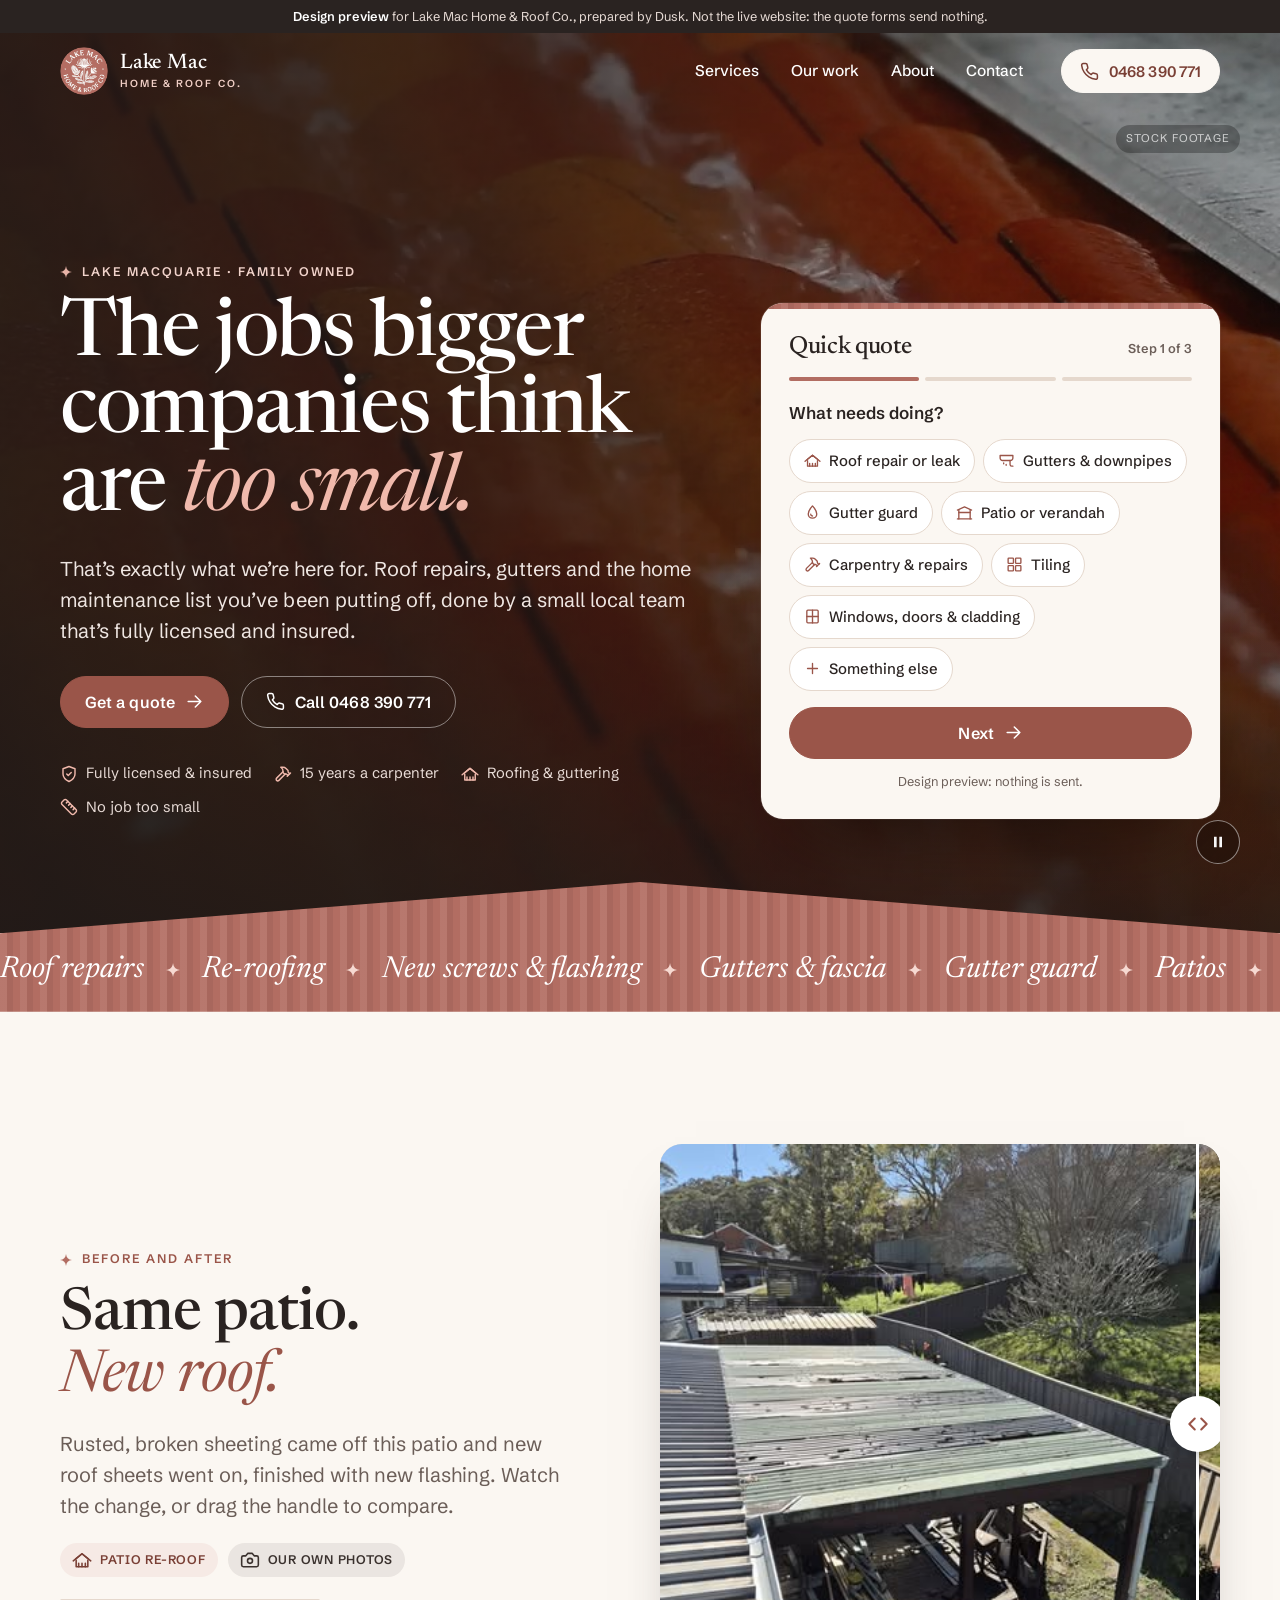
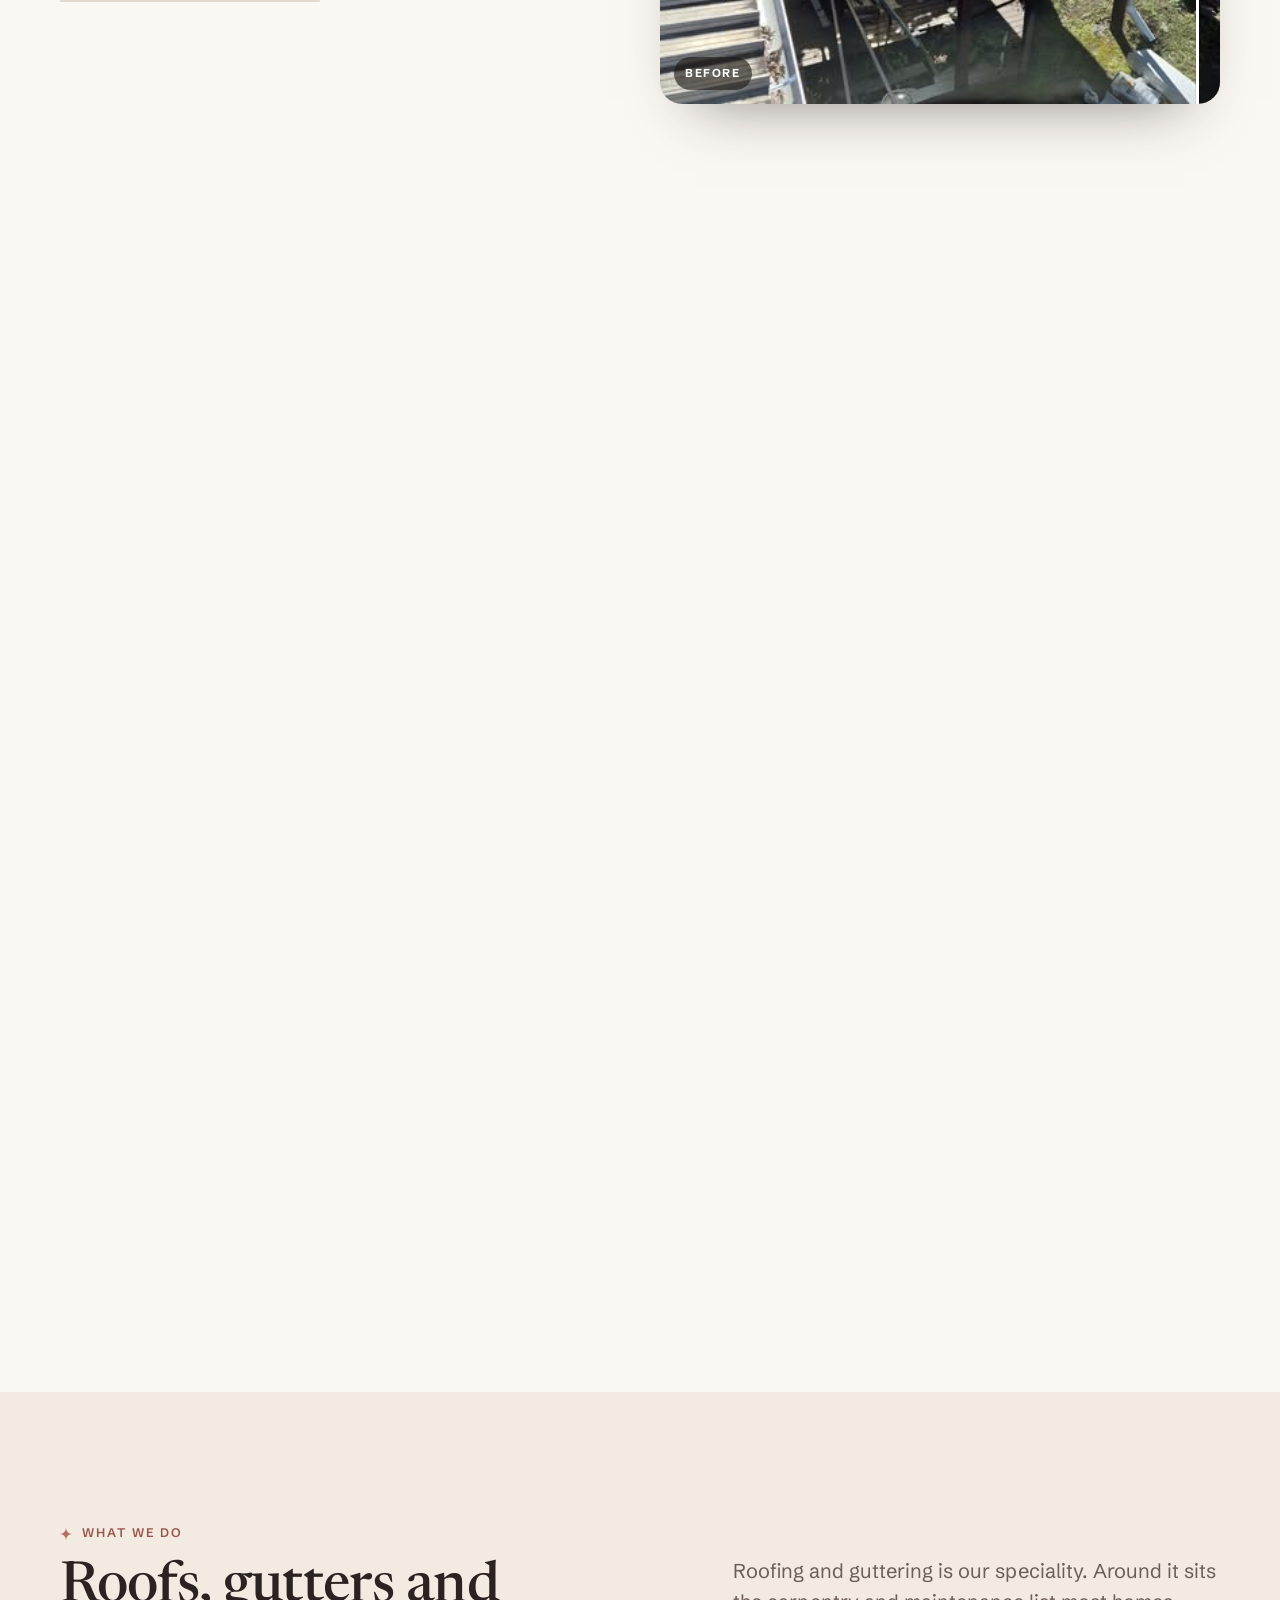
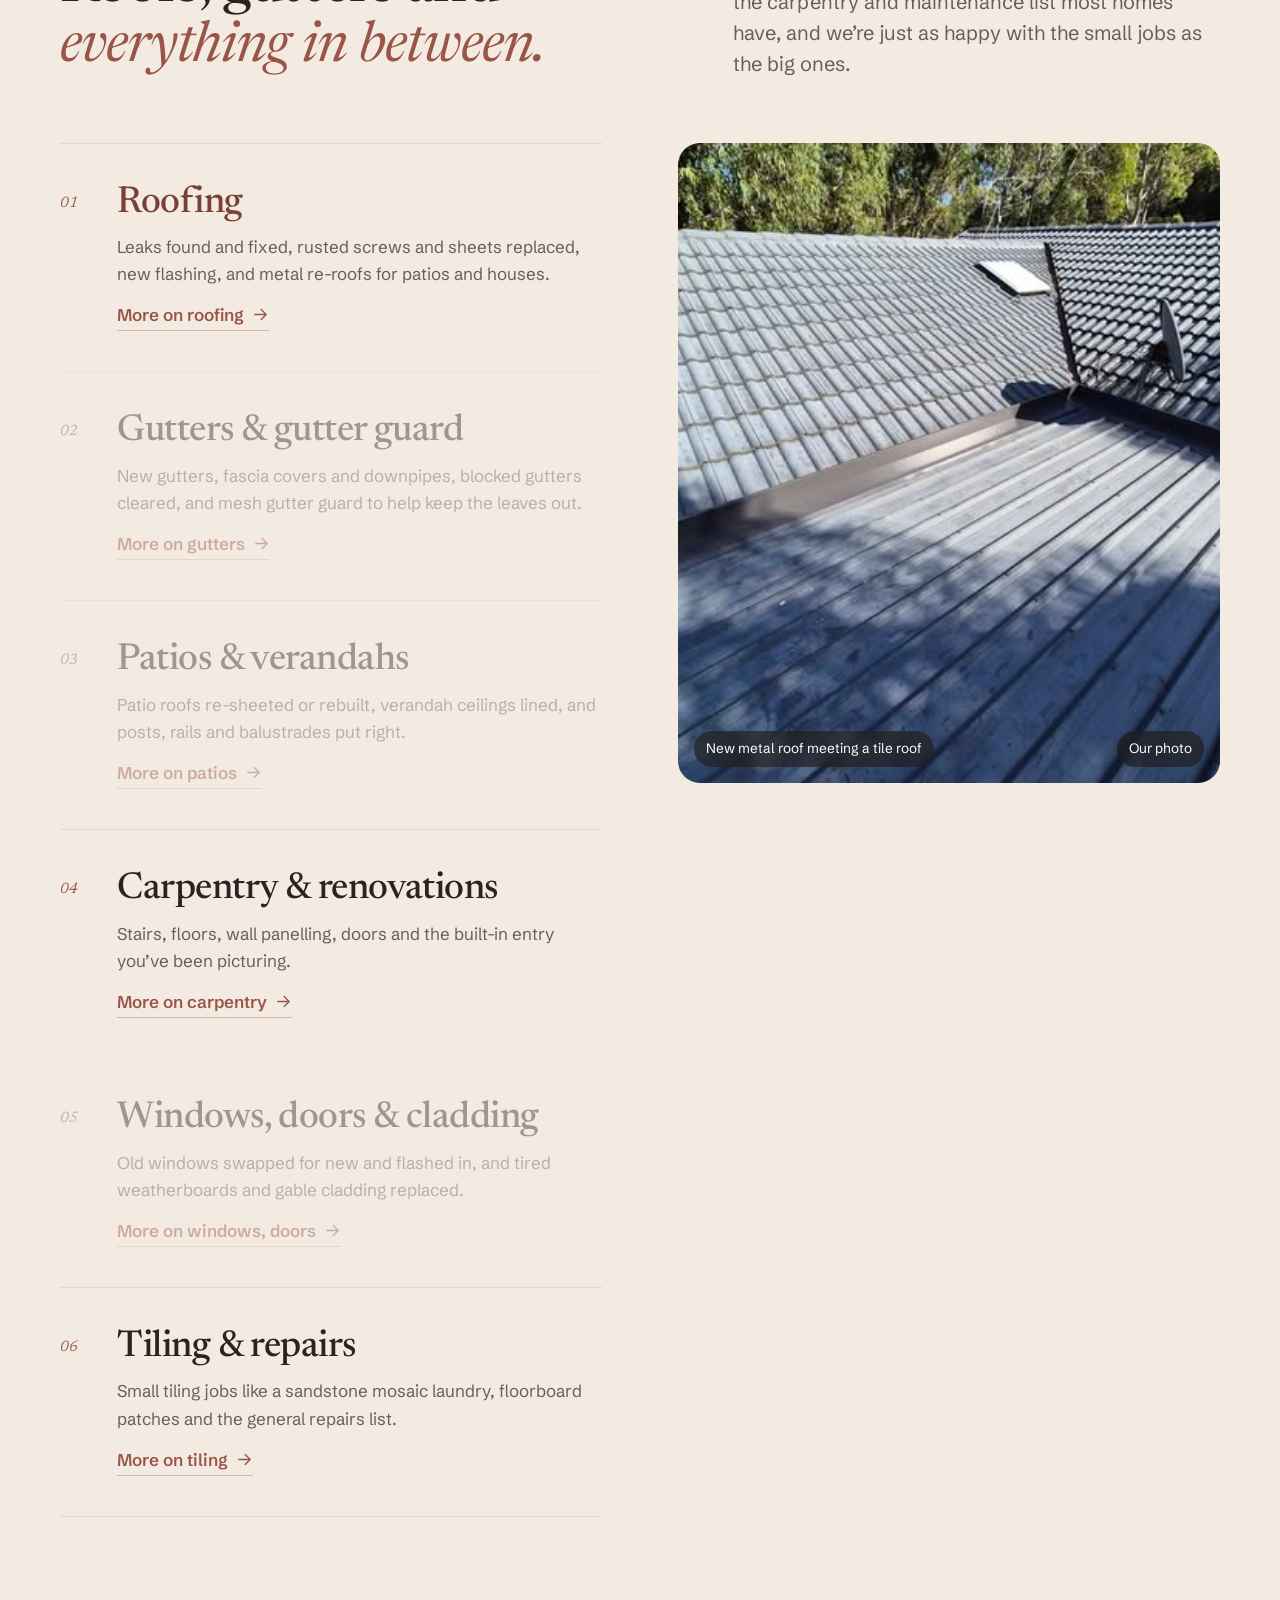
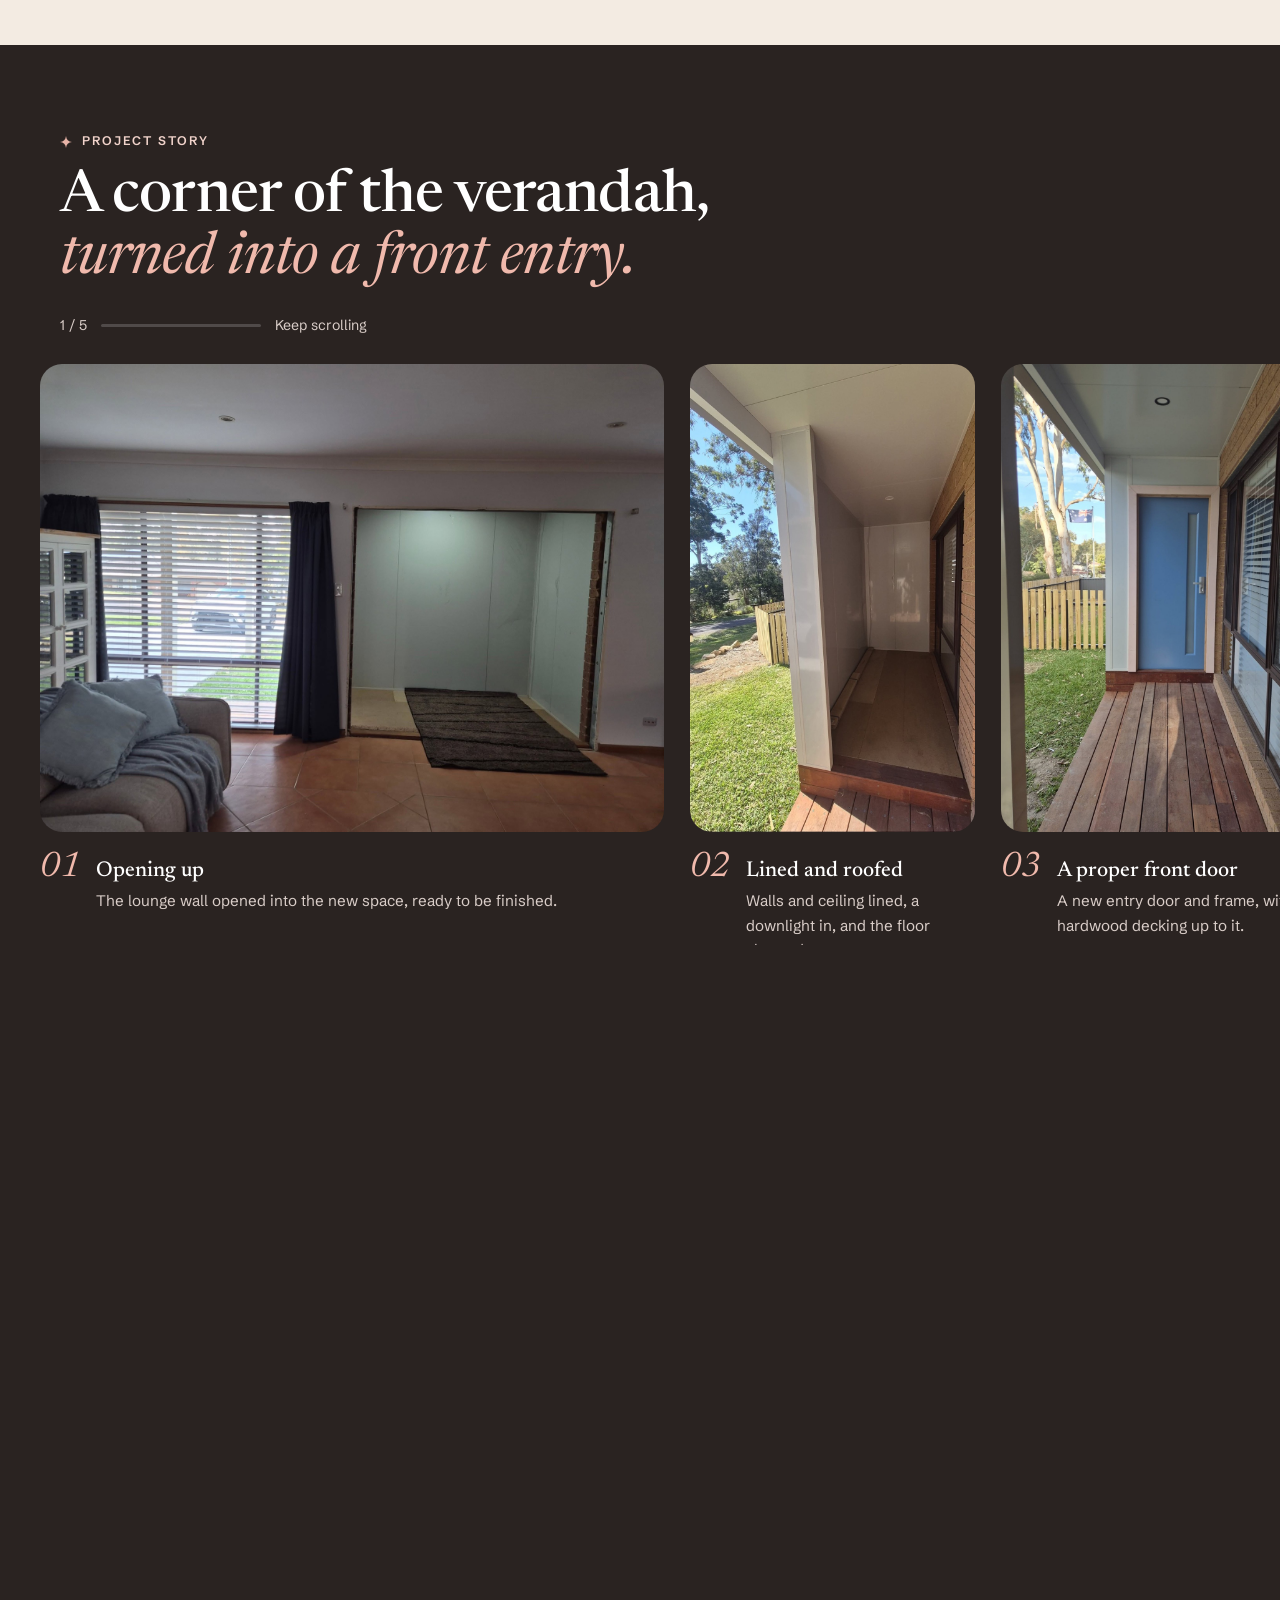
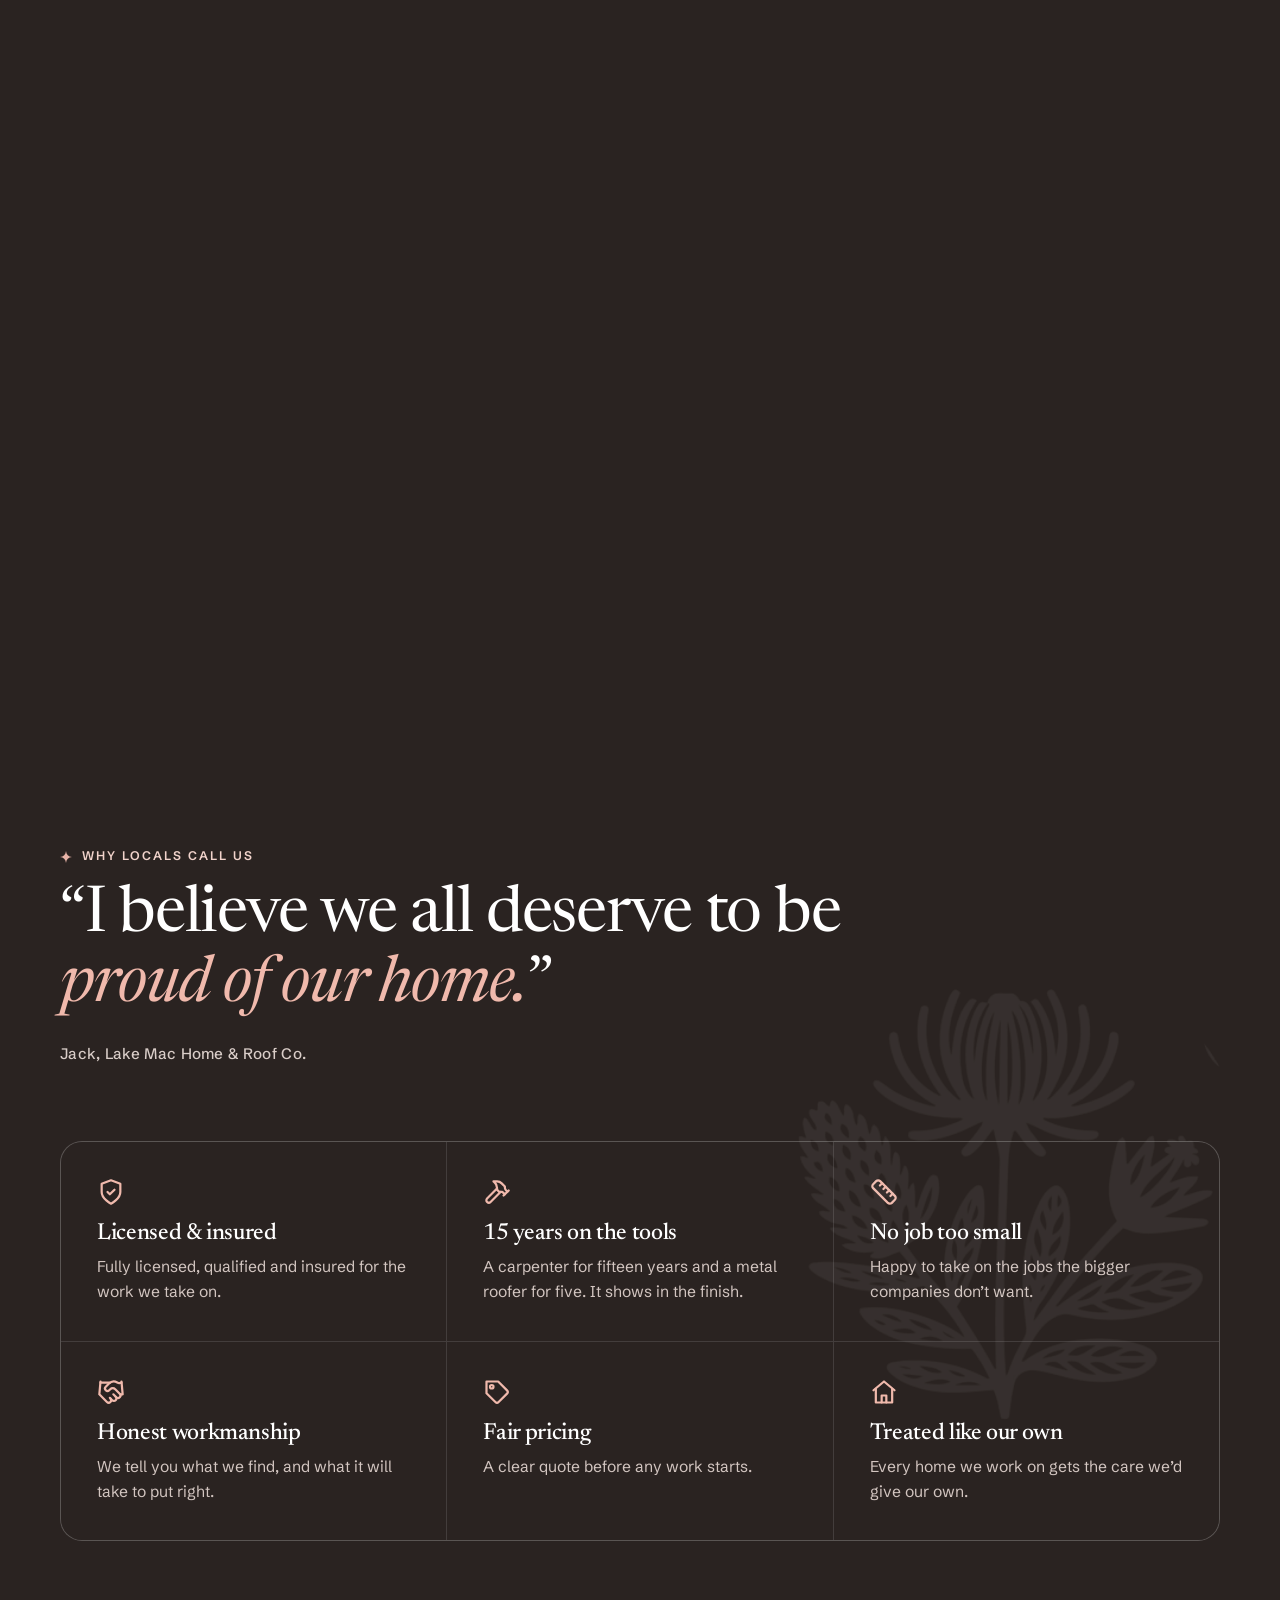
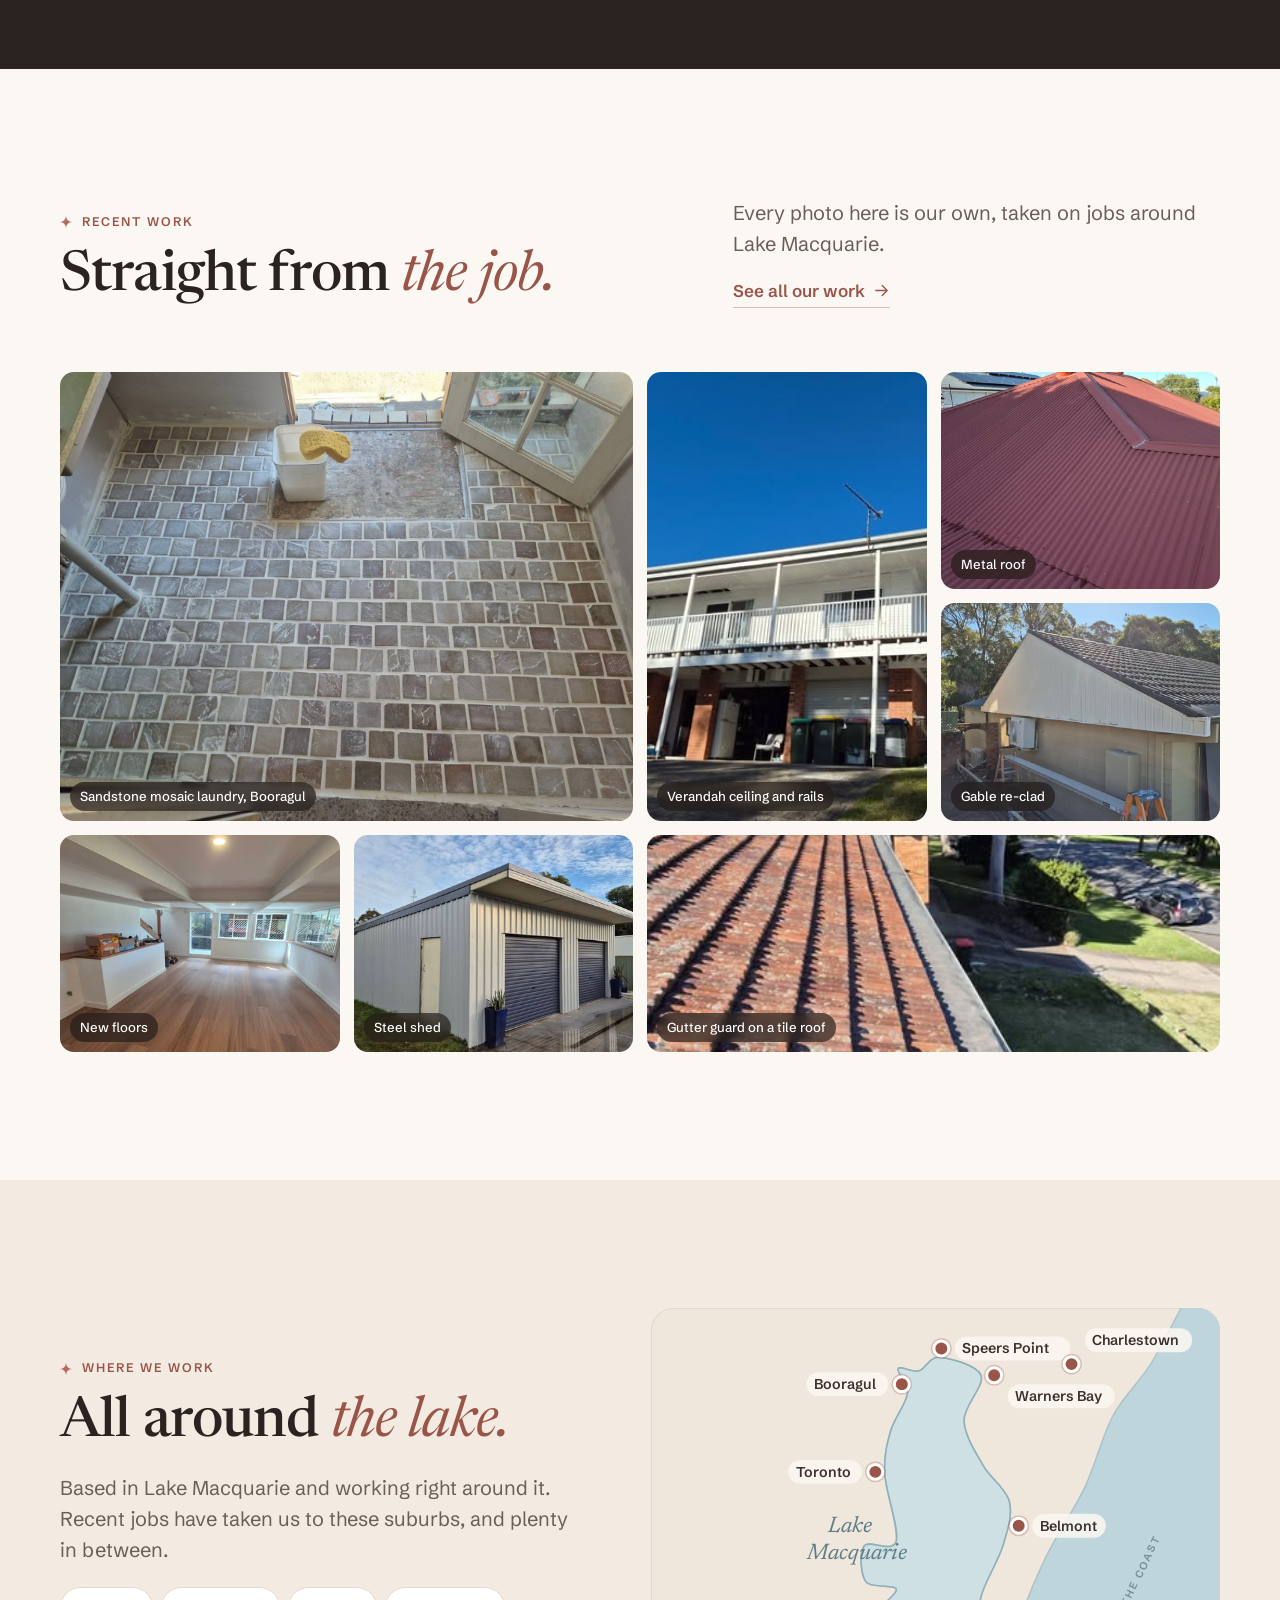
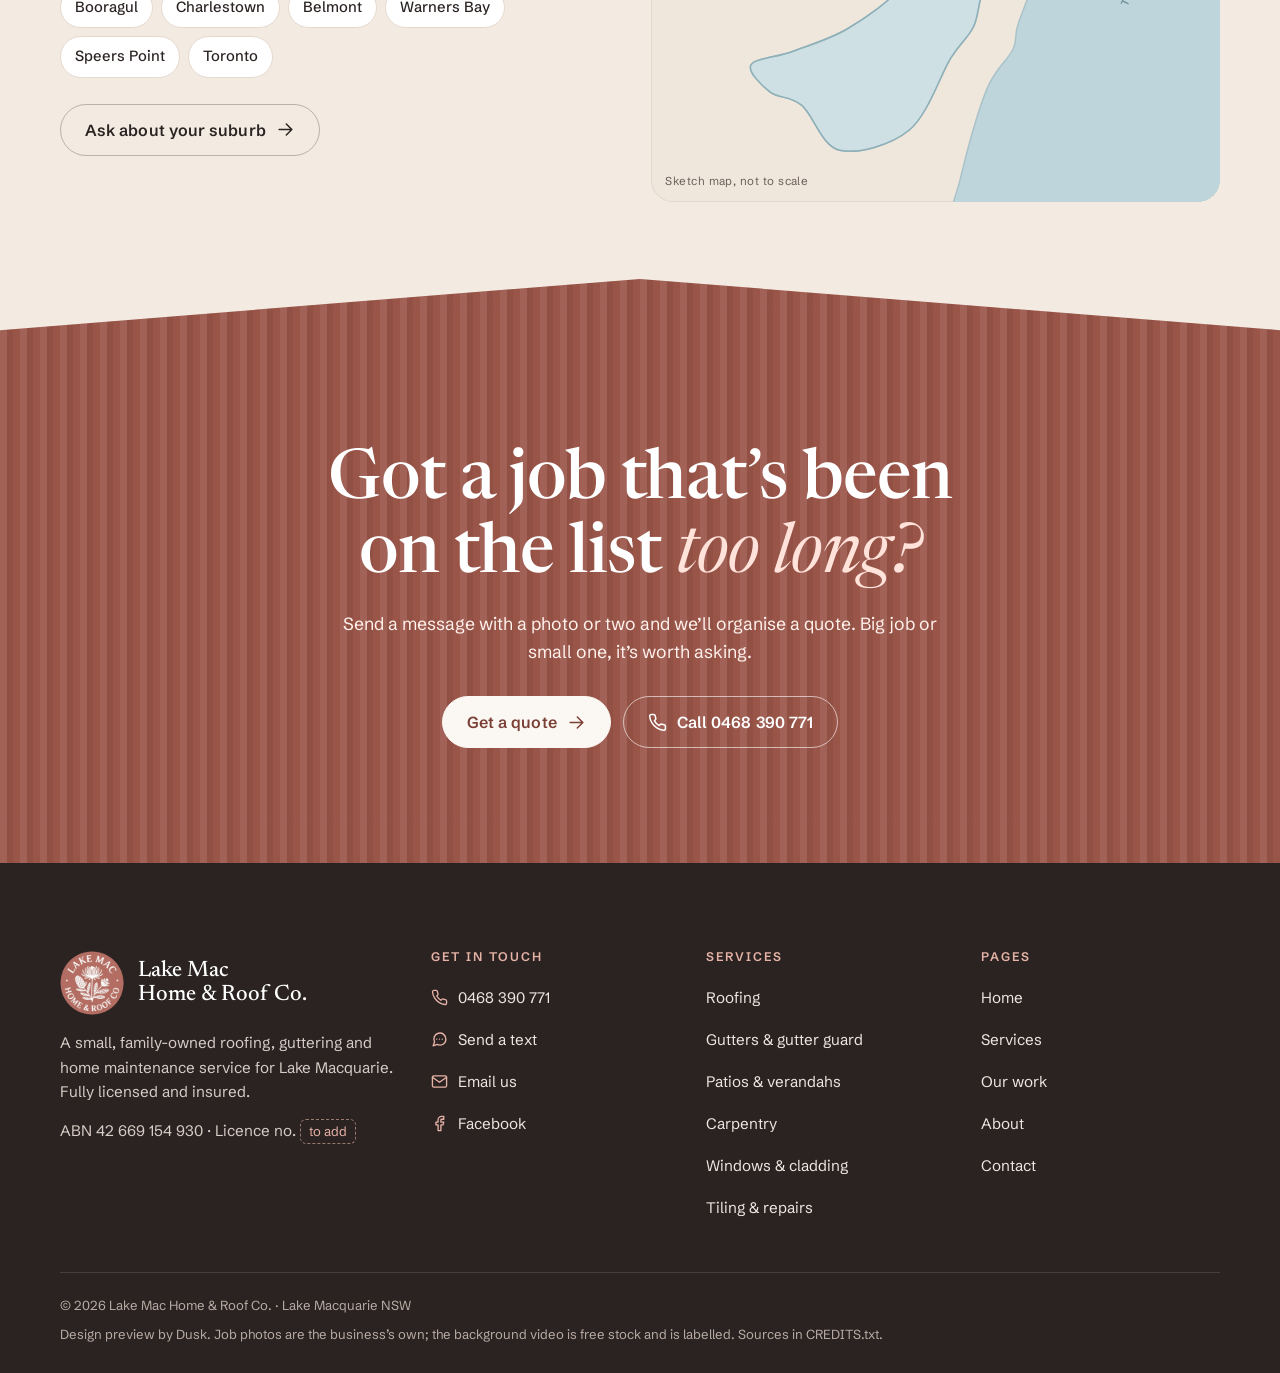
==== index.html @ 66fbffc2 "Lake Mac Home & Roof Co. design preview by Dusk Five pages (home, services, work, about, contact), l" ====
<!doctype html>
<html lang="en-AU">
<head>
<meta charset="utf-8">
<meta name="viewport" content="width=device-width, initial-scale=1, viewport-fit=cover">
<title>Lake Mac Home &amp; Roof Co. | Roofing, gutters and handyman, Lake Macquarie</title>
<meta name="description" content="Small, family-owned roofing, guttering and home maintenance service across Lake Macquarie. Fully licensed and insured. Call 0468 390 771.">
<meta name="robots" content="noindex, nofollow">
<meta name="theme-color" content="#B26D62">
<meta name="format-detection" content="telephone=no">
<link rel="icon" href="assets/brand/favicon-64.png" sizes="64x64" type="image/png">
<link rel="apple-touch-icon" href="assets/brand/apple-touch-icon.png">
<link rel="preconnect" href="https://fonts.googleapis.com">
<link rel="preconnect" href="https://fonts.gstatic.com" crossorigin>
<link href="https://fonts.googleapis.com/css2?family=Newsreader:ital,opsz,wght@0,6..72,400..600;1,6..72,400..500&amp;family=Schibsted+Grotesk:wght@400;500;600;700&amp;display=swap" rel="stylesheet">
<link rel="stylesheet" href="assets/css/site.css?v=1">
<link rel="preload" as="image" href="assets/video/roof-rain.jpg">
<script>
(function(){var r=document.documentElement;r.classList.add('js');
try{if(!matchMedia('(prefers-reduced-motion: reduce)').matches)r.classList.add('motion')}catch(e){}
// the intro plays when the site is opened or refreshed, not when moving between pages (?intro=0 skips it)
var nav=null,bf=false;try{nav=sessionStorage.getItem('lmh-nav');sessionStorage.removeItem('lmh-nav')}catch(e){}
try{var en=performance.getEntriesByType('navigation')[0];bf=!!(en&&en.type==='back_forward')}catch(e){}
if(r.classList.contains('motion')&&!nav&&!bf&&!/[?&]intro=0/.test(location.search))r.classList.add('intro-on');
setTimeout(function(){if(!window.__lmh){r.classList.remove('motion');r.classList.remove('intro-on')}},4500);
// if a newer version has been published than the copy this browser kept, load the new one once
try{var B='1';fetch('version.txt?'+Date.now(),{cache:'no-store'}).then(function(x){return x.ok?x.text():''}).then(function(t){t=(t||'').trim();
if(/^\d+$/.test(t)&&t!==B&&!new RegExp('[?&]r='+t+'(&|$)').test(location.search)){location.replace(location.pathname+'?r='+t+location.hash)}}).catch(function(){})}catch(e){}
})();
</script>
<script src="assets/js/site.js?v=1" defer></script>
</head>
<body class="page-home">
<a class="skip" href="#main">Skip to content</a>
<svg class="sr" aria-hidden="true" focusable="false" width="0" height="0"><defs>
<symbol id="i-spark" viewBox="0 0 24 24"><path d="M12 0C12.8 7.2 16.8 11.2 24 12 16.8 12.8 12.8 16.8 12 24 11.2 16.8 7.2 12.8 0 12 7.2 11.2 11.2 7.2 12 0Z"/></symbol>
<symbol id="i-phone" viewBox="0 0 24 24"><path d="M22 16.92v3a2 2 0 0 1-2.18 2 19.79 19.79 0 0 1-8.63-3.07 19.5 19.5 0 0 1-6-6 19.79 19.79 0 0 1-3.07-8.67A2 2 0 0 1 4.11 2h3a2 2 0 0 1 2 1.72 12.84 12.84 0 0 0 .7 2.81 2 2 0 0 1-.45 2.11L8.09 9.91a16 16 0 0 0 6 6l1.27-1.27a2 2 0 0 1 2.11-.45 12.84 12.84 0 0 0 2.81.7A2 2 0 0 1 22 16.92z"/></symbol>
<symbol id="i-sms" viewBox="0 0 24 24"><path d="M21 11.5a8.4 8.4 0 0 1-12.2 7.5L3 21l2-5.6A8.5 8.5 0 1 1 21 11.5z"/><path d="M8 11.5h.01M12 11.5h.01M16 11.5h.01"/></symbol>
<symbol id="i-mail" viewBox="0 0 24 24"><path d="M4 4h16a2 2 0 0 1 2 2v12a2 2 0 0 1-2 2H4a2 2 0 0 1-2-2V6a2 2 0 0 1 2-2z"/><path d="M22 6l-10 7L2 6"/></symbol>
<symbol id="i-pin" viewBox="0 0 24 24"><path d="M21 10c0 7-9 13-9 13s-9-6-9-13a9 9 0 0 1 18 0z"/><circle cx="12" cy="10" r="3"/></symbol>
<symbol id="i-fb" viewBox="0 0 24 24"><path d="M18 2h-3a5 5 0 0 0-5 5v3H7v4h3v8h4v-8h3l1-4h-4V7a1 1 0 0 1 1-1h3z"/></symbol>
<symbol id="i-go" viewBox="0 0 24 24"><path d="M4 12h16M13 5l7 7-7 7"/></symbol>
<symbol id="i-back" viewBox="0 0 24 24"><path d="M20 12H4M11 5l-7 7 7 7"/></symbol>
<symbol id="i-check" viewBox="0 0 24 24"><path d="M20 6L9 17l-5-5"/></symbol>
<symbol id="i-x" viewBox="0 0 24 24"><path d="M18 6L6 18M6 6l12 12"/></symbol>
<symbol id="i-menu" viewBox="0 0 24 24"><path d="M4 7h16M4 12h16M4 17h10"/></symbol>
<symbol id="i-left" viewBox="0 0 24 24"><path d="M15 18l-6-6 6-6"/></symbol>
<symbol id="i-right" viewBox="0 0 24 24"><path d="M9 18l6-6-6-6"/></symbol>
<symbol id="i-play" viewBox="0 0 24 24"><path d="M7 4l13 8-13 8z"/></symbol>
<symbol id="i-pause" viewBox="0 0 24 24"><path d="M6 4h4v16H6zM14 4h4v16h-4z"/></symbol>
<symbol id="i-plus" viewBox="0 0 24 24"><path d="M12 5v14M5 12h14"/></symbol>
<symbol id="i-grip" viewBox="0 0 24 24"><path d="M9 7l-5 5 5 5M15 7l5 5-5 5"/></symbol>
<symbol id="i-shield" viewBox="0 0 24 24"><path d="M12 22s8-4 8-10V5l-8-3-8 3v7c0 6 8 10 8 10z"/><path d="M9 12l2 2 4-4"/></symbol>
<symbol id="i-home" viewBox="0 0 24 24"><path d="M3 10.5L12 3l9 7.5"/><path d="M5 9.2V21h14V9.2"/><path d="M10 21v-6h4v6"/></symbol>
<symbol id="i-roof" viewBox="0 0 24 24"><path d="M1.5 13L12 4.5 22.5 13"/><path d="M4.5 10.6L12 4.5l7.5 6.1"/><path d="M5 12.2V20h14v-7.8"/><path d="M8 20v-4M12 20v-4M16 20v-4"/></symbol>
<symbol id="i-gutter" viewBox="0 0 24 24"><path d="M3 5h18v3.5a3.5 3.5 0 0 1-3.5 3.5h-11A3.5 3.5 0 0 1 3 8.5z"/><path d="M17 12v5.5a2.5 2.5 0 0 0 2.5 2.5H21"/><path d="M8 15.5v1.2M11.5 17.5v1.2"/></symbol>
<symbol id="i-drop" viewBox="0 0 24 24"><path d="M12 2.7S6 9.3 6 14a6 6 0 0 0 12 0c0-4.7-6-11.3-6-11.3z"/><path d="M9.5 14.5a2.5 2.5 0 0 0 2.5 2.5"/></symbol>
<symbol id="i-patio" viewBox="0 0 24 24"><path d="M2 8.5L12 4l10 4.5"/><path d="M4 8v13M20 8v13"/><path d="M2 21h20"/><path d="M4 12h16"/></symbol>
<symbol id="i-hammer" viewBox="0 0 24 24"><path d="M15 12l-8.5 8.5a2.12 2.12 0 0 1-3-3L12 9"/><path d="M17.64 15L22 10.64"/><path d="M20.91 11.7l-1.25-1.25c-.6-.6-.93-1.4-.93-2.25v-.86L16.01 4.6a5.56 5.56 0 0 0-3.94-1.64H9l.92.82A6.18 6.18 0 0 1 12 8.4v1.56l2 2h2.47l2.26 1.91"/></symbol>
<symbol id="i-window" viewBox="0 0 24 24"><rect x="4" y="3" width="16" height="18" rx="1.5"/><path d="M12 3v18M4 12h16"/></symbol>
<symbol id="i-tile" viewBox="0 0 24 24"><rect x="3" y="3" width="7.5" height="7.5" rx="1"/><rect x="13.5" y="3" width="7.5" height="7.5" rx="1"/><rect x="3" y="13.5" width="7.5" height="7.5" rx="1"/><rect x="13.5" y="13.5" width="7.5" height="7.5" rx="1"/></symbol>
<symbol id="i-ruler" viewBox="0 0 24 24"><path d="M21.3 15.3a2.4 2.4 0 0 1 0 3.4l-2.6 2.6a2.4 2.4 0 0 1-3.4 0L2.7 8.7a2.4 2.4 0 0 1 0-3.4l2.6-2.6a2.4 2.4 0 0 1 3.4 0z"/><path d="M14.5 12.5l2-2M11.5 9.5l2-2M8.5 6.5l2-2M17.5 15.5l2-2"/></symbol>
<symbol id="i-hand" viewBox="0 0 24 24"><path d="M11 17l2 2a1 1 0 1 0 3-3"/><path d="M14 14l2.5 2.5a1 1 0 1 0 3-3l-3.88-3.88a3 3 0 0 0-4.24 0l-.88.88a1 1 0 1 1-3-3l2.81-2.81a5.79 5.79 0 0 1 7.06-.87l.47.28a2 2 0 0 0 1.42.25L21 4"/><path d="M21 3l1 11h-2"/><path d="M3 3L2 14l6.5 6.5a1 1 0 1 0 3-3"/><path d="M3 4h8"/></symbol>
<symbol id="i-tag" viewBox="0 0 24 24"><path d="M20.6 13.4l-7.2 7.2a2 2 0 0 1-2.8 0L3 13V3h10l7.6 7.6a2 2 0 0 1 0 2.8z"/><circle cx="7.5" cy="7.5" r="1.5"/></symbol>
<symbol id="i-camera" viewBox="0 0 24 24"><path d="M14.5 4h-5L7 7H4a2 2 0 0 0-2 2v9a2 2 0 0 0 2 2h16a2 2 0 0 0 2-2V9a2 2 0 0 0-2-2h-3z"/><circle cx="12" cy="13" r="3"/></symbol>
<symbol id="i-clock" viewBox="0 0 24 24"><circle cx="12" cy="12" r="9"/><path d="M12 7v5l3 2"/></symbol>
<symbol id="i-wrench" viewBox="0 0 24 24"><path d="M14.7 6.3a1 1 0 0 0 0 1.4l1.6 1.6a1 1 0 0 0 1.4 0l3.77-3.77a6 6 0 0 1-7.94 7.94l-6.91 6.91a2.12 2.12 0 0 1-3-3l6.91-6.91a6 6 0 0 1 7.94-7.94l-3.76 3.76z"/></symbol>
</defs></svg>
<div class="intro" aria-hidden="true">
  <div class="sheets"><i class="sheet" style="--i:0"></i><i class="sheet" style="--i:1"></i><i class="sheet" style="--i:2"></i><i class="sheet" style="--i:3"></i><i class="sheet" style="--i:4"></i><i class="sheet" style="--i:5"></i><i class="sheet" style="--i:6"></i><i class="sheet" style="--i:7"></i></div>
  <div class="stage">
    <div class="badge"><div class="disc"></div><svg class="ring" viewBox="0 0 102 102"><circle cx="51" cy="51" r="50"/></svg><img class="art inner" src="assets/brand/art-inner.png" alt=""><img class="art outer" src="assets/brand/art-ring.png" alt=""></div>
    <p class="tagline">Roofing &middot; Gutters &middot; Home repairs<br>Lake Macquarie</p>
  </div>
  <p class="skipnote">Tap anywhere to skip</p>
</div>
<p class="strip"><span class="s-long"><b>Design preview</b> for Lake Mac Home &amp; Roof Co., prepared by Dusk. Not the live website: the quote forms send nothing.</span><span class="s-short"><b>Design preview</b> by Dusk. The forms send nothing.</span></p>
<header class="hdr">
  <div class="wrap">
    <a class="brand" href="index.html" aria-label="Lake Mac Home &amp; Roof Co., home page"><img src="assets/brand/badge-160.png" alt="" width="48" height="48"><span class="wm"><b>Lake Mac</b><span>Home &amp; Roof Co.</span></span></a>
    <nav class="nav" aria-label="Main"><a href="services.html">Services</a><a href="work.html">Our work</a><a href="about.html">About</a><a href="contact.html">Contact</a></nav>
    <a class="btn sm call" href="tel:0468390771"><svg class="ico" aria-hidden="true"><use href="#i-phone"/></svg>0468 390 771</a>
    <button class="burger" type="button" aria-label="Open the menu" aria-expanded="false" aria-controls="menu"><svg class="ico" aria-hidden="true"><use href="#i-menu"/></svg></button>
  </div>
</header>
<div class="menu" id="menu" aria-hidden="true" role="dialog" aria-label="Menu">
  <div class="top"><img src="assets/brand/badge-160.png" alt="" width="52" height="52"><button class="x" type="button" aria-label="Close the menu"><svg class="ico" aria-hidden="true"><use href="#i-x"/></svg></button></div>
  <nav aria-label="Phone menu"><a href="index.html" aria-current="page">Home<svg class="ico" aria-hidden="true"><use href="#i-go"/></svg></a><a href="services.html">Services<svg class="ico" aria-hidden="true"><use href="#i-go"/></svg></a><a href="work.html">Our work<svg class="ico" aria-hidden="true"><use href="#i-go"/></svg></a><a href="about.html">About<svg class="ico" aria-hidden="true"><use href="#i-go"/></svg></a><a href="contact.html">Contact<svg class="ico" aria-hidden="true"><use href="#i-go"/></svg></a></nav>
  <div class="acts"><a class="btn cream" href="tel:0468390771"><svg class="ico" aria-hidden="true"><use href="#i-phone"/></svg>Call 0468 390 771</a><a class="btn ghost" href="contact.html">Get a quote</a></div>
  <p class="meta">Roofing, gutters and home repairs across Lake Macquarie</p>
</div>
<main id="main">

<section class="hero on-dark" aria-labelledby="hero-h">
  <div class="bg"><video muted loop playsinline autoplay preload="none" poster="assets/video/roof-rain.jpg" data-lg="assets/video/roof-rain-720.mp4" data-sm="assets/video/roof-rain-480.mp4" aria-hidden="true"></video></div>
  <span class="stock">Stock footage</span>
  <button class="vbtn" type="button" aria-label="Pause the background video"><svg class="ico" aria-hidden="true"><use href="#i-pause"/></svg></button>
  <div class="wrap">
    <div>
      <div class="h-in"><p class="eyebrow light"><svg class="spark" aria-hidden="true"><use href="#i-spark"/></svg>Lake Macquarie &middot; Family owned</p></div>
      <h1 id="hero-h" class="h-in d1">The jobs bigger companies think are <em>too small.</em></h1>
      <p class="lead h-in d2">That’s exactly what we’re here for. Roof repairs, gutters and the home maintenance list you’ve been putting off, done by a small local team that’s fully licensed and insured.</p>
      <div class="acts h-in d3"><a class="btn" href="#quick-quote">Get a quote<svg class="ico" aria-hidden="true"><use href="#i-go"/></svg></a><a class="btn ghost" href="tel:0468390771"><svg class="ico" aria-hidden="true"><use href="#i-phone"/></svg>Call 0468 390 771</a></div>
      <ul class="facts h-in d4"><li><svg class="ico" aria-hidden="true"><use href="#i-shield"/></svg>Fully licensed &amp; insured</li><li><svg class="ico" aria-hidden="true"><use href="#i-hammer"/></svg>15 years a carpenter</li><li><svg class="ico" aria-hidden="true"><use href="#i-roof"/></svg>Roofing &amp; guttering</li><li><svg class="ico" aria-hidden="true"><use href="#i-ruler"/></svg>No job too small</li></ul>
    </div>
    <form class="qq h-in d3" id="quick-quote" data-steps novalidate aria-labelledby="qq-h">
      <div class="head"><h2 id="qq-h">Quick quote</h2><span class="count">Step 1 of 3</span></div>
      <div class="prog" aria-hidden="true"><i></i><i></i><i></i></div>
      <div class="step">
        <p class="q">What needs doing?</p>
        <div class="chips" data-pick role="group" aria-label="Jobs"><label class="chip"><input type="checkbox" name="job" value="roof"><span><svg class="ico" aria-hidden="true"><use href="#i-roof"/></svg>Roof repair or leak</span></label><label class="chip"><input type="checkbox" name="job" value="gutters"><span><svg class="ico" aria-hidden="true"><use href="#i-gutter"/></svg>Gutters &amp; downpipes</span></label><label class="chip"><input type="checkbox" name="job" value="gutter-guard"><span><svg class="ico" aria-hidden="true"><use href="#i-drop"/></svg>Gutter guard</span></label><label class="chip"><input type="checkbox" name="job" value="patio"><span><svg class="ico" aria-hidden="true"><use href="#i-patio"/></svg>Patio or verandah</span></label><label class="chip"><input type="checkbox" name="job" value="carpentry"><span><svg class="ico" aria-hidden="true"><use href="#i-hammer"/></svg>Carpentry &amp; repairs</span></label><label class="chip"><input type="checkbox" name="job" value="tiling"><span><svg class="ico" aria-hidden="true"><use href="#i-tile"/></svg>Tiling</span></label><label class="chip"><input type="checkbox" name="job" value="windows"><span><svg class="ico" aria-hidden="true"><use href="#i-window"/></svg>Windows, doors &amp; cladding</span></label><label class="chip"><input type="checkbox" name="job" value="other"><span><svg class="ico" aria-hidden="true"><use href="#i-plus"/></svg>Something else</span></label></div><p class="field pick-err" hidden style="color:#A33A2A;font-size:.88rem;font-weight:500;margin:10px 0 0">Pick at least one job.</p>
        <div class="nav2"><button class="btn" type="button" data-next>Next<svg class="ico" aria-hidden="true"><use href="#i-go"/></svg></button></div>
      </div>
      <div class="step" hidden>
        <div class="field" data-need><label for="qq-sub">Where’s the job?</label><input id="qq-sub" name="suburb" list="suburbs" autocomplete="address-level2" placeholder="Suburb, e.g. Warners Bay"><span class="err">Add the suburb so we know where to come.</span></div>
        <p class="q" style="margin-top:6px">How soon?</p>
        <div class="chips" role="radiogroup"><label class="chip"><input type="radio" name="when" value="As soon as possible" checked><span>As soon as possible</span></label><label class="chip"><input type="radio" name="when" value="Next few weeks"><span>Next few weeks</span></label><label class="chip"><input type="radio" name="when" value="Just planning"><span>Just planning</span></label></div>
        <div class="nav2"><button class="btn ghost" type="button" data-back aria-label="Back"><svg class="ico" aria-hidden="true"><use href="#i-back"/></svg></button><button class="btn" type="button" data-next>Next<svg class="ico" aria-hidden="true"><use href="#i-go"/></svg></button></div>
      </div>
      <div class="step" hidden>
        <div class="field" data-need><label for="qq-name">Your name</label><input id="qq-name" name="name" autocomplete="given-name"><span class="err">Add your name.</span></div>
        <div class="field" data-need><label for="qq-tel">Mobile</label><input id="qq-tel" name="tel" type="tel" inputmode="tel" autocomplete="tel"><span class="err">Add a mobile number we can call back.</span></div>
        <div class="nav2"><button class="btn ghost" type="button" data-back aria-label="Back"><svg class="ico" aria-hidden="true"><use href="#i-back"/></svg></button><button class="btn" type="submit">Send request<svg class="ico" aria-hidden="true"><use href="#i-go"/></svg></button></div>
      </div>
      <p class="fine">Design preview: nothing is sent.</p>
      <div class="done" hidden tabindex="-1"><div class="ok"><svg class="ico" aria-hidden="true"><use href="#i-check"/></svg></div><h3>Thanks<span data-name></span>.</h3><p>On the live website this request would go straight to Lake Mac Home &amp; Roof Co. This is a design preview, so nothing was sent.</p><button class="btn ghost sm" type="button" data-again>Start again</button></div>
    </form>
  </div>
</section>
<datalist id="suburbs"><option value="Belmont"><option value="Belmont North"><option value="Blacksmiths"><option value="Bolton Point"><option value="Bonnells Bay"><option value="Boolaroo"><option value="Booragul"><option value="Cardiff"><option value="Caves Beach"><option value="Charlestown"><option value="Cooranbong"><option value="Dora Creek"><option value="Dudley"><option value="Edgeworth"><option value="Eleebana"><option value="Fennell Bay"><option value="Fishing Point"><option value="Floraville"><option value="Gateshead"><option value="Glendale"><option value="Jewells"><option value="Marmong Point"><option value="Morisset"><option value="Mount Hutton"><option value="Pelican"><option value="Rathmines"><option value="Redhead"><option value="Speers Point"><option value="Swansea"><option value="Teralba"><option value="Toronto"><option value="Valentine"><option value="Wangi Wangi"><option value="Warners Bay"><option value="Whitebridge"><option value="Windale"></datalist>

<div class="band pitch" aria-hidden="true"><div class="row"><span>Roof repairs<svg class="spark" aria-hidden="true"><use href="#i-spark"/></svg>Re-roofing<svg class="spark" aria-hidden="true"><use href="#i-spark"/></svg>New screws &amp; flashing<svg class="spark" aria-hidden="true"><use href="#i-spark"/></svg>Gutters &amp; fascia<svg class="spark" aria-hidden="true"><use href="#i-spark"/></svg>Gutter guard<svg class="spark" aria-hidden="true"><use href="#i-spark"/></svg>Patios<svg class="spark" aria-hidden="true"><use href="#i-spark"/></svg>Verandahs<svg class="spark" aria-hidden="true"><use href="#i-spark"/></svg>Windows &amp; doors<svg class="spark" aria-hidden="true"><use href="#i-spark"/></svg>Cladding<svg class="spark" aria-hidden="true"><use href="#i-spark"/></svg>Stairs &amp; floors<svg class="spark" aria-hidden="true"><use href="#i-spark"/></svg>Tiling<svg class="spark" aria-hidden="true"><use href="#i-spark"/></svg>General repairs<svg class="spark" aria-hidden="true"><use href="#i-spark"/></svg></span><span>Roof repairs<svg class="spark" aria-hidden="true"><use href="#i-spark"/></svg>Re-roofing<svg class="spark" aria-hidden="true"><use href="#i-spark"/></svg>New screws &amp; flashing<svg class="spark" aria-hidden="true"><use href="#i-spark"/></svg>Gutters &amp; fascia<svg class="spark" aria-hidden="true"><use href="#i-spark"/></svg>Gutter guard<svg class="spark" aria-hidden="true"><use href="#i-spark"/></svg>Patios<svg class="spark" aria-hidden="true"><use href="#i-spark"/></svg>Verandahs<svg class="spark" aria-hidden="true"><use href="#i-spark"/></svg>Windows &amp; doors<svg class="spark" aria-hidden="true"><use href="#i-spark"/></svg>Cladding<svg class="spark" aria-hidden="true"><use href="#i-spark"/></svg>Stairs &amp; floors<svg class="spark" aria-hidden="true"><use href="#i-spark"/></svg>Tiling<svg class="spark" aria-hidden="true"><use href="#i-spark"/></svg>General repairs<svg class="spark" aria-hidden="true"><use href="#i-spark"/></svg></span></div></div>

<section class="ba-sec" aria-labelledby="ba-h">
  <div class="ba-pin">
    <div class="wrap">
      <div>
        <p class="eyebrow"><svg class="spark" aria-hidden="true"><use href="#i-spark"/></svg>Before and after</p>
        <h2 id="ba-h" class="rv">Same patio. <em>New roof.</em></h2>
        <p class="lead rv d1">Rusted, broken sheeting came off this patio and new roof sheets went on, finished with new flashing. Watch the change, or drag the handle to compare.</p>
        <div class="tags rv d2"><span class="tag"><svg class="ico" aria-hidden="true"><use href="#i-roof"/></svg>Patio re-roof</span><span class="tag dark"><svg class="ico" aria-hidden="true"><use href="#i-camera"/></svg>Our own photos</span></div>
        <div class="ba-prog" aria-hidden="true"><i></i></div>
      </div>
      <div class="cmp rv" data-start="50">
        <img src="assets/img/patio-before.jpg" alt="The patio before: old green roof sheets, rusted and broken" width="414" height="414" decoding="async">
        <img src="assets/img/patio-after.jpg" alt="The same patio after: new pale roof sheets and flashing" width="414" height="414" decoding="async" class="after">
        <span class="lb b">Before</span><span class="lb a">After</span>
        <span class="line"></span>
        <button class="grip" type="button" role="slider" aria-label="Compare before and after" aria-valuemin="0" aria-valuemax="100" aria-valuenow="50"><svg class="ico" aria-hidden="true"><use href="#i-grip"/></svg></button>
      </div>
    </div>
  </div>
</section>

<section class="sec sand" aria-labelledby="svc-h">
  <div class="wrap">
    <div class="sec-head">
      <div><p class="eyebrow"><svg class="spark" aria-hidden="true"><use href="#i-spark"/></svg>What we do</p><h2 id="svc-h" class="rv">Roofs, gutters and <em>everything in between.</em></h2></div>
      <p class="lead rv d1">Roofing and guttering is our speciality. Around it sits the carpentry and maintenance list most homes have, and we’re just as happy with the small jobs as the big ones.</p>
    </div>
    <div class="svc">
      <ol class="svc-list">
        <li class="svc-item"><span class="n">01</span><div><h3>Roofing</h3><div class="pic"><img src="assets/img/roof-flashing.jpg" alt="New metal roof meeting a tile roof" width="414" height="414" loading="lazy" decoding="async"></div><p>Leaks found and fixed, rusted screws and sheets replaced, new flashing, and metal re-roofs for patios and houses.</p><a class="link" href="services.html#roofing">More on roofing<svg class="ico" aria-hidden="true"><use href="#i-go"/></svg></a></div></li>
        <li class="svc-item"><span class="n">02</span><div><h3>Gutters &amp; gutter guard</h3><div class="pic"><img src="assets/img/gutterguard-street.jpg" alt="Gutter guard along a tile roof" width="414" height="414" loading="lazy" decoding="async"></div><p>New gutters, fascia covers and downpipes, blocked gutters cleared, and mesh gutter guard to help keep the leaves out.</p><a class="link" href="services.html#gutters">More on gutters<svg class="ico" aria-hidden="true"><use href="#i-go"/></svg></a></div></li>
        <li class="svc-item"><span class="n">03</span><div><h3>Patios &amp; verandahs</h3><div class="pic"><img src="assets/img/verandah-front.jpg" alt="Verandah ceiling, posts and rails" width="414" height="414" loading="lazy" decoding="async"></div><p>Patio roofs re-sheeted or rebuilt, verandah ceilings lined, and posts, rails and balustrades put right.</p><a class="link" href="services.html#patios">More on patios<svg class="ico" aria-hidden="true"><use href="#i-go"/></svg></a></div></li>
        <li class="svc-item"><span class="n">04</span><div><h3>Carpentry &amp; renovations</h3><div class="pic"><img src="assets/img/floor-open.jpg" alt="New floors and stairs downstairs" width="414" height="414" loading="lazy" decoding="async"></div><p>Stairs, floors, wall panelling, doors and the built-in entry you’ve been picturing.</p><a class="link" href="services.html#carpentry">More on carpentry<svg class="ico" aria-hidden="true"><use href="#i-go"/></svg></a></div></li>
        <li class="svc-item"><span class="n">05</span><div><h3>Windows, doors &amp; cladding</h3><div class="pic"><img src="assets/img/gable-after.jpg" alt="A gable end, re-clad" width="414" height="414" loading="lazy" decoding="async"></div><p>Old windows swapped for new and flashed in, and tired weatherboards and gable cladding replaced.</p><a class="link" href="services.html#windows">More on windows, doors<svg class="ico" aria-hidden="true"><use href="#i-go"/></svg></a></div></li>
        <li class="svc-item"><span class="n">06</span><div><h3>Tiling &amp; repairs</h3><div class="pic"><img src="assets/img/laundry-tiles.jpg" alt="Sandstone mosaic laundry, Booragul" width="1600" height="1200" loading="lazy" decoding="async"></div><p>Small tiling jobs like a sandstone mosaic laundry, floorboard patches and the general repairs list.</p><a class="link" href="services.html#tiling">More on tiling<svg class="ico" aria-hidden="true"><use href="#i-go"/></svg></a></div></li>
      </ol>
      <div class="svc-media" aria-hidden="true">
        <figure class="on"><img src="assets/img/roof-flashing.jpg" alt="" width="414" height="414" decoding="async"><figcaption><span>New metal roof meeting a tile roof</span><span>Our photo</span></figcaption></figure>
        <figure><img src="assets/img/gutterguard-street.jpg" alt="" width="414" height="414" decoding="async"><figcaption><span>Gutter guard along a tile roof</span><span>Our photo</span></figcaption></figure>
        <figure><img src="assets/img/verandah-front.jpg" alt="" width="414" height="414" loading="lazy" decoding="async"><figcaption><span>Verandah ceiling, posts and rails</span><span>Our photo</span></figcaption></figure>
        <figure><img src="assets/img/floor-open.jpg" alt="" width="414" height="414" loading="lazy" decoding="async"><figcaption><span>New floors and stairs downstairs</span><span>Our photo</span></figcaption></figure>
        <figure><img src="assets/img/gable-after.jpg" alt="" width="414" height="414" loading="lazy" decoding="async"><figcaption><span>A gable end, re-clad</span><span>Our photo</span></figcaption></figure>
        <figure><img src="assets/img/laundry-tiles.jpg" alt="" width="1600" height="1200" loading="lazy" decoding="async"><figcaption><span>Sandstone mosaic laundry, Booragul</span><span>Our photo</span></figcaption></figure>
      </div>
    </div>
  </div>
</section>

<section class="story" aria-labelledby="story-h">
  <div class="pin">
    <div class="wrap intro-col on-dark">
      <p class="eyebrow light"><svg class="spark" aria-hidden="true"><use href="#i-spark"/></svg>Project story</p>
      <h2 id="story-h" class="rv">A corner of the verandah, <em>turned into a front entry.</em></h2>
      <div class="counter" aria-hidden="true"><span><span class="now">1</span> / 5</span><span class="bar2"><i></i></span><span class="k-desk">Keep scrolling</span><span class="k-touch">Swipe sideways</span></div>
    </div>
    <div class="track">
      <figure class="panel wide" style="--ar:1600/1200"><div class="ph"><img src="assets/img/entry-before.jpg" alt="The lounge with a new opening in the wall into a lined space" width="1600" height="1200" loading="lazy" decoding="async"></div><figcaption><b>01</b><strong>Opening up</strong><span>The lounge wall opened into the new space, ready to be finished.</span></figcaption></figure>
      <figure class="panel" style="--ar:915/1500"><div class="ph"><img src="assets/img/entry-framed.jpg" alt="The new enclosed space with lined walls, before the door went in" width="915" height="1500" loading="lazy" decoding="async"></div><figcaption><b>02</b><strong>Lined and roofed</strong><span>Walls and ceiling lined, a downlight in, and the floor sheeted.</span></figcaption></figure>
      <figure class="panel" style="--ar:1122/1500"><div class="ph"><img src="assets/img/entry-door.jpg" alt="A blue front door in the new entry, with a hardwood deck" width="1122" height="1500" loading="lazy" decoding="async"></div><figcaption><b>03</b><strong>A proper front door</strong><span>A new entry door and frame, with hardwood decking up to it.</span></figcaption></figure>
      <figure class="panel wide" style="--ar:1600/1200"><div class="ph"><img src="assets/img/entry-deck.jpg" alt="The finished entry from the lawn, with timber steps" width="1600" height="1200" loading="lazy" decoding="async"></div><figcaption><b>04</b><strong>Finished</strong><span>Hardwood steps and deck tie the new entry into the brick front.</span></figcaption></figure>
      <figure class="panel wide" style="--ar:1600/1200"><div class="ph"><img src="assets/img/entry-slider.jpg" alt="A sliding door with a fly screen opening onto a timber deck" width="1600" height="1200" loading="lazy" decoding="async"></div><figcaption><b>05</b><strong>Round the side</strong><span>From the same set of photos: a sliding door and screen opening onto the deck.</span></figcaption></figure>
    </div>
  </div>
</section>

<section class="sec dark vals on-dark" aria-labelledby="vals-h">
  <img class="art-bg" src="assets/brand/art-inner.png" alt="" width="640" height="640" loading="lazy">
  <div class="wrap">
    <p class="eyebrow light"><svg class="spark" aria-hidden="true"><use href="#i-spark"/></svg>Why locals call us</p>
    <h2 id="vals-h" class="sr">Why locals call us</h2>
    <blockquote class="rv">“I believe we all deserve to be <em>proud of our home.</em>”<footer>Jack, Lake Mac Home &amp; Roof Co.</footer></blockquote>
    <div class="vgrid">
      <div class="rv"><svg class="ico" aria-hidden="true"><use href="#i-shield"/></svg><h3>Licensed &amp; insured</h3><p>Fully licensed, qualified and insured for the work we take on.</p></div>
      <div class="rv d1"><svg class="ico" aria-hidden="true"><use href="#i-hammer"/></svg><h3>15 years on the tools</h3><p>A carpenter for fifteen years and a metal roofer for five. It shows in the finish.</p></div>
      <div class="rv d2"><svg class="ico" aria-hidden="true"><use href="#i-ruler"/></svg><h3>No job too small</h3><p>Happy to take on the jobs the bigger companies don’t want.</p></div>
      <div class="rv"><svg class="ico" aria-hidden="true"><use href="#i-hand"/></svg><h3>Honest workmanship</h3><p>We tell you what we find, and what it will take to put right.</p></div>
      <div class="rv d1"><svg class="ico" aria-hidden="true"><use href="#i-tag"/></svg><h3>Fair pricing</h3><p>A clear quote before any work starts.</p></div>
      <div class="rv d2"><svg class="ico" aria-hidden="true"><use href="#i-home"/></svg><h3>Treated like our own</h3><p>Every home we work on gets the care we’d give our own.</p></div>
    </div>
  </div>
</section>

<section class="sec" aria-labelledby="work-h">
  <div class="wrap">
    <div class="sec-head">
      <div><p class="eyebrow"><svg class="spark" aria-hidden="true"><use href="#i-spark"/></svg>Recent work</p><h2 id="work-h" class="rv">Straight from <em>the job.</em></h2></div>
      <div><p class="lead rv d1">Every photo here is our own, taken on jobs around Lake Macquarie.</p><p class="rv d2" style="margin:18px 0 0"><a class="link" href="work.html">See all our work<svg class="ico" aria-hidden="true"><use href="#i-go"/></svg></a></p></div>
    </div>
    <div class="mosaic">
      <a class="tile big rv" href="work.html"><img src="assets/img/laundry-tiles.jpg" alt="Sandstone mosaic tiles laid in a small laundry" width="1600" height="1200" loading="lazy" decoding="async"><span class="cap"><span>Sandstone mosaic laundry, Booragul</span></span></a>
      <a class="tile tall rv d1" href="work.html"><img src="assets/img/verandah-house.jpg" alt="Two-storey house with a new verandah ceiling and white rails" width="414" height="414" loading="lazy" decoding="async"><span class="cap"><span>Verandah ceiling and rails</span></span></a>
      <a class="tile rv d2" href="work.html"><img src="assets/img/red-roof.jpg" alt="Red corrugated metal roof" width="414" height="414" loading="lazy" decoding="async"><span class="cap"><span>Metal roof</span></span></a>
      <a class="tile rv d2" href="work.html"><img src="assets/img/gable-after.jpg" alt="A cream gable end with new cladding" width="414" height="414" loading="lazy" decoding="async"><span class="cap"><span>Gable re-clad</span></span></a>
      <a class="tile rv" href="work.html"><img src="assets/img/floor-open.jpg" alt="Open downstairs room with new timber-look floors" width="414" height="414" loading="lazy" decoding="async"><span class="cap"><span>New floors</span></span></a>
      <a class="tile rv d1" href="work.html"><img src="assets/img/shed.jpg" alt="Steel shed with two roller doors" width="414" height="414" loading="lazy" decoding="async"><span class="cap"><span>Steel shed</span></span></a>
      <a class="tile wide rv d2" href="work.html"><img src="assets/img/gutterguard-street.jpg" alt="Gutter guard mesh along the edge of a terracotta tile roof" width="414" height="414" loading="lazy" decoding="async"><span class="cap"><span>Gutter guard on a tile roof</span></span></a>
    </div>
  </div>
</section>

<section class="sec sand" aria-labelledby="area-h">
  <div class="wrap area">
    <div>
      <p class="eyebrow"><svg class="spark" aria-hidden="true"><use href="#i-spark"/></svg>Where we work</p>
      <h2 id="area-h" class="rv">All around <em>the lake.</em></h2>
      <p class="lead rv d1">Based in Lake Macquarie and working right around it. Recent jobs have taken us to these suburbs, and plenty in between.</p>
      <ul class="subs rv d2"><li>Booragul</li><li>Charlestown</li><li>Belmont</li><li>Warners Bay</li><li>Speers Point</li><li>Toronto</li></ul>
      <a class="btn ghost rv d3" href="contact.html">Ask about your suburb<svg class="ico" aria-hidden="true"><use href="#i-go"/></svg></a>
    </div>
    <div class="mapbox rv"><svg viewBox="0 0 380 330" role="img" aria-label="Sketch map of Lake Macquarie with the suburbs named on this page">
  <path class="map-sea" d="M365.4 -15.0 C387.9 -68.7 343.4 23.0 333.9 37.5 C324.5 52.0 316.1 58.3 308.7 72.0 C301.4 85.8 297.1 104.5 289.8 120.0 C282.4 135.5 272.0 150.0 264.6 165.0 C257.3 180.0 249.5 199.5 245.7 210.0 C241.9 220.5 245.5 220.5 241.9 228.0 C238.4 235.5 230.2 240.5 224.3 255.0 C218.4 269.5 210.8 297.5 206.6 315.0 C202.4 332.5 172.6 415.0 199.1 360.0 L400 360.0 L400 0 Z"/>
  <path class="map-coast map-draw" d="M365.4 -15.0 C387.9 -68.7 343.4 23.0 333.9 37.5 C324.5 52.0 316.1 58.3 308.7 72.0 C301.4 85.8 297.1 104.5 289.8 120.0 C282.4 135.5 272.0 150.0 264.6 165.0 C257.3 180.0 249.5 199.5 245.7 210.0 C241.9 220.5 245.5 220.5 241.9 228.0 C238.4 235.5 230.2 240.5 224.3 255.0 C218.4 269.5 210.8 297.5 206.6 315.0 C202.4 332.5 172.6 415.0 199.1 360.0"/>
  <path class="map-lake" d="M192.8 33.0 C199.7 33.5 217.8 38.0 220.5 45.0 C223.2 52.0 209.0 65.0 209.2 75.0 C209.4 85.0 216.7 96.0 221.8 105.0 C226.8 114.0 237.1 120.3 239.4 129.0 C241.7 137.8 238.6 147.5 235.6 157.5 C232.7 167.5 225.1 179.8 221.8 189.0 C218.4 198.3 219.0 205.5 215.5 213.0 C211.9 220.5 207.5 222.5 200.3 234.0 C193.2 245.5 185.0 271.8 172.6 282.0 C160.2 292.3 138.0 298.3 126.0 295.5 C114.0 292.8 108.6 272.0 100.8 265.5 C93.0 259.0 85.0 261.0 79.4 256.5 C73.7 252.0 64.3 243.0 66.8 238.5 C69.3 234.0 83.8 233.5 94.5 229.5 C105.2 225.5 119.5 221.3 131.0 214.5 C142.6 207.8 161.7 194.3 163.8 189.0 C165.9 183.8 147.2 188.0 143.6 183.0 C140.1 178.0 139.0 163.5 142.4 159.0 C145.7 154.5 161.5 164.0 163.8 156.0 C166.1 148.0 156.9 123.3 156.2 111.0 C155.6 98.8 157.5 91.5 160.0 82.5 C162.5 73.5 170.5 64.0 171.4 57.0 C172.2 50.0 163.8 43.0 165.1 40.5 C166.3 38.0 174.3 43.3 178.9 42.0 C183.5 40.8 185.8 32.5 192.8 33.0Z"/>
  <path class="map-coast map-draw" d="M192.8 33.0 C199.7 33.5 217.8 38.0 220.5 45.0 C223.2 52.0 209.0 65.0 209.2 75.0 C209.4 85.0 216.7 96.0 221.8 105.0 C226.8 114.0 237.1 120.3 239.4 129.0 C241.7 137.8 238.6 147.5 235.6 157.5 C232.7 167.5 225.1 179.8 221.8 189.0 C218.4 198.3 219.0 205.5 215.5 213.0 C211.9 220.5 207.5 222.5 200.3 234.0 C193.2 245.5 185.0 271.8 172.6 282.0 C160.2 292.3 138.0 298.3 126.0 295.5 C114.0 292.8 108.6 272.0 100.8 265.5 C93.0 259.0 85.0 261.0 79.4 256.5 C73.7 252.0 64.3 243.0 66.8 238.5 C69.3 234.0 83.8 233.5 94.5 229.5 C105.2 225.5 119.5 221.3 131.0 214.5 C142.6 207.8 161.7 194.3 163.8 189.0 C165.9 183.8 147.2 188.0 143.6 183.0 C140.1 178.0 139.0 163.5 142.4 159.0 C145.7 154.5 161.5 164.0 163.8 156.0 C166.1 148.0 156.9 123.3 156.2 111.0 C155.6 98.8 157.5 91.5 160.0 82.5 C162.5 73.5 170.5 64.0 171.4 57.0 C172.2 50.0 163.8 43.0 165.1 40.5 C166.3 38.0 174.3 43.3 178.9 42.0 C183.5 40.8 185.8 32.5 192.8 33.0Z" style="stroke:#8FB0B8"/>
  <text class="map-label" x="118" y="150">Lake</text><text class="map-label" x="104" y="168">Macquarie</text>
  <text class="map-sea-l" x="318" y="200" transform="rotate(-64 318 200)">THE COAST</text>
  <g class="pin" style="transition-delay:0.60s"><circle class="pin-pulse" cx="194.0" cy="27.0" r="7"/><rect class="pin-name-bg" x="203.0" y="19.0" width="77.2" height="16" rx="8"/><text class="pin-name" x="208.0" y="30.4">Speers Point</text><circle class="pin-dot" cx="194.0" cy="27.0" r="5"/></g>
  <g class="pin" style="transition-delay:0.72s"><circle class="pin-pulse" cx="167.6" cy="51.0" r="7"/><rect class="pin-name-bg" x="103.8" y="43.0" width="54.8" height="16" rx="8"/><text class="pin-name" x="108.8" y="54.4">Booragul</text><circle class="pin-dot" cx="167.6" cy="51.0" r="5"/></g>
  <g class="pin" style="transition-delay:0.84s"><circle class="pin-pulse" cx="229.3" cy="45.0" r="7"/><rect class="pin-name-bg" x="238.3" y="51.0" width="71.6" height="16" rx="8"/><text class="pin-name" x="243.3" y="62.4">Warners Bay</text><circle class="pin-dot" cx="229.3" cy="45.0" r="5"/></g>
  <g class="pin" style="transition-delay:0.96s"><circle class="pin-pulse" cx="281.0" cy="37.5" r="7"/><rect class="pin-name-bg" x="290.0" y="13.5" width="71.6" height="16" rx="8"/><text class="pin-name" x="295.0" y="24.9">Charlestown</text><circle class="pin-dot" cx="281.0" cy="37.5" r="5"/></g>
  <g class="pin" style="transition-delay:1.08s"><circle class="pin-pulse" cx="245.7" cy="145.5" r="7"/><rect class="pin-name-bg" x="254.7" y="137.5" width="49.2" height="16" rx="8"/><text class="pin-name" x="259.7" y="148.9">Belmont</text><circle class="pin-dot" cx="245.7" cy="145.5" r="5"/></g>
  <g class="pin" style="transition-delay:1.20s"><circle class="pin-pulse" cx="149.9" cy="109.5" r="7"/><rect class="pin-name-bg" x="91.7" y="101.5" width="49.2" height="16" rx="8"/><text class="pin-name" x="96.7" y="112.9">Toronto</text><circle class="pin-dot" cx="149.9" cy="109.5" r="5"/></g>
</svg><span class="note">Sketch map, not to scale</span></div>
  </div>
</section>

<section class="cta pitch on-dark" aria-labelledby="cta-h">
  <div class="wrap">
    <h2 id="cta-h" class="rv">Got a job that’s been on the list <em>too long?</em></h2>
    <p class="rv d1">Send a message with a photo or two and we’ll organise a quote. Big job or small one, it’s worth asking.</p>
    <div class="acts rv d2"><a class="btn cream" href="contact.html">Get a quote<svg class="ico" aria-hidden="true"><use href="#i-go"/></svg></a><a class="btn ghost" href="tel:0468390771"><svg class="ico" aria-hidden="true"><use href="#i-phone"/></svg>Call 0468 390 771</a></div>
  </div>
</section>
</main>
<footer class="ftr">
  <div class="wrap">
    <div class="ftr-grid">
      <div>
        <div class="fb"><img src="assets/brand/badge-160.png" alt="" width="64" height="64" loading="lazy"><b>Lake Mac<br>Home &amp; Roof Co.</b></div>
        <p>A small, family-owned roofing, guttering and home maintenance service for Lake Macquarie. Fully licensed and insured.</p>
        <p style="margin:0">ABN 42 669 154 930 &middot; Licence no. <span class="todo">to add</span></p>
      </div>
      <div><h4>Get in touch</h4><ul>
        <li><a class="ci" href="tel:0468390771"><svg class="ico" aria-hidden="true"><use href="#i-phone"/></svg>0468 390 771</a></li>
        <li><a class="ci" href="sms:0468390771"><svg class="ico" aria-hidden="true"><use href="#i-sms"/></svg>Send a text</a></li>
        <li><a class="ci" href="mailto:lakemachomeroofco@gmail.com"><svg class="ico" aria-hidden="true"><use href="#i-mail"/></svg>Email us</a></li>
        <li><a class="ci" href="https://www.facebook.com/p/Lake-Mac-Home-Roof-Co-61587467368162/" target="_blank" rel="noopener"><svg class="ico" aria-hidden="true"><use href="#i-fb"/></svg>Facebook</a></li>
      </ul></div>
      <div><h4>Services</h4><ul>
        <li><a href="services.html#roofing">Roofing</a></li><li><a href="services.html#gutters">Gutters &amp; gutter guard</a></li><li><a href="services.html#patios">Patios &amp; verandahs</a></li><li><a href="services.html#carpentry">Carpentry</a></li><li><a href="services.html#windows">Windows &amp; cladding</a></li><li><a href="services.html#tiling">Tiling &amp; repairs</a></li>
      </ul></div>
      <div><h4>Pages</h4><ul><li><a href="index.html">Home</a></li><li><a href="services.html">Services</a></li><li><a href="work.html">Our work</a></li><li><a href="about.html">About</a></li><li><a href="contact.html">Contact</a></li></ul></div>
    </div>
    <div class="ftr-base"><span>&copy; <span data-year>2026</span> Lake Mac Home &amp; Roof Co. &middot; Lake Macquarie NSW</span><span>Design preview by Dusk. Job photos are the business’s own; the background video is free stock and is labelled. Sources in CREDITS.txt.</span></div>
  </div>
</footer>
<div class="bar" aria-label="Quick contact"><a class="btn ghost" href="tel:0468390771"><svg class="ico" aria-hidden="true"><use href="#i-phone"/></svg>Call</a><a class="btn" href="contact.html">Get a quote<svg class="ico" aria-hidden="true"><use href="#i-go"/></svg></a></div>
</body>
</html>
---- assets/css/site.css ----
/* Lake Mac Home & Roof Co. — design preview by Dusk */
:root{
  --terra:#B26D62;          /* measured from the logo */
  --terra-d:#9A5549;        /* buttons and text on light */
  --terra-dd:#7A4036;
  --terra-l:#E8CBC3;
  --terra-ll:#F6EAE5;
  --cream:#FBF7F2;
  --sand:#F3EBE2;
  --line:#E5D8CD;
  --ink:#2A2321;
  --ink-2:#3A312E;
  --ink-3:#4C413D;
  --muted:#6B5E58;
  --white:#fff;
  --serif:"Newsreader",Georgia,"Times New Roman",serif;
  --sans:"Schibsted Grotesk",system-ui,-apple-system,"Segoe UI",Roboto,sans-serif;
  --wrap:1240px;
  --gut:clamp(16px,4vw,40px);
  --r:14px;
  --r-lg:22px;
  --ease:cubic-bezier(.2,.75,.2,1);
  --ease-io:cubic-bezier(.65,0,.35,1);
  --hdr:76px;
  --pitch:clamp(22px,4vw,56px); /* height of the roof-pitch edges */
  --ridges:repeating-linear-gradient(90deg,rgba(255,255,255,.075) 0 7px,rgba(0,0,0,.055) 7px 13px,rgba(0,0,0,0) 13px 20px);
}
*,*::before,*::after{box-sizing:border-box}
html{-webkit-text-size-adjust:100%;text-size-adjust:100%;scroll-behavior:smooth;scroll-padding-top:calc(var(--hdr) + 12px)}
body{margin:0;background:var(--cream);color:var(--ink);font:400 1.0625rem/1.6 var(--sans);-webkit-font-smoothing:antialiased;overflow-x:clip}
img,video,svg{display:block;max-width:100%}
img{height:auto}
a{color:inherit}
button,input,select,textarea{font:inherit;color:inherit}
button{cursor:pointer}
[hidden]{display:none!important}
h1,h2,h3,h4{font-family:var(--serif);font-weight:500;line-height:1.06;letter-spacing:-.015em;margin:0;text-wrap:balance;font-optical-sizing:auto}
h1 em,h2 em,h3 em{font-style:italic;font-weight:400;color:var(--terra-d)}
p{margin:0 0 1em;text-wrap:pretty}
.sr{position:absolute!important;width:1px;height:1px;overflow:hidden;clip:rect(0 0 0 0);white-space:nowrap}
.skip{position:absolute;left:12px;top:-60px;z-index:200;background:var(--ink);color:#fff;padding:10px 16px;border-radius:8px;text-decoration:none}
.skip:focus{top:12px}
:focus-visible{outline:3px solid var(--terra);outline-offset:3px;border-radius:6px}
.wrap{width:100%;max-width:var(--wrap);margin:0 auto;padding:0 var(--gut)}
.ico{width:20px;height:20px;fill:none;stroke:currentColor;stroke-width:1.9;stroke-linecap:round;stroke-linejoin:round;flex:none}
.spark{width:12px;height:12px;fill:currentColor;stroke:none}

/* small label with the logo's four-point star */
.eyebrow{display:inline-flex;align-items:center;gap:10px;font:600 .78rem/1.2 var(--sans);letter-spacing:.16em;text-transform:uppercase;color:var(--terra-d);margin:0 0 18px}
.eyebrow .spark{color:var(--terra)}
.on-dark .eyebrow,.eyebrow.light{color:#F1D3CB}
.on-dark .eyebrow .spark,.eyebrow.light .spark{color:#E7B3A7}
.lead{font-size:clamp(1.08rem,1.6vw,1.25rem);line-height:1.55;color:var(--muted);max-width:40em}
.on-dark .lead{color:#E9DFDA}

/* buttons */
.btn{--bg:var(--terra-d);--fg:#fff;display:inline-flex;align-items:center;justify-content:center;gap:10px;min-height:52px;padding:0 24px;border-radius:999px;border:1.5px solid var(--bg);background:var(--bg);color:var(--fg);font:600 1rem/1 var(--sans);text-decoration:none;letter-spacing:.005em;transition:transform .25s var(--ease),background-color .25s,box-shadow .25s,border-color .25s;white-space:nowrap}
.btn:hover{--bg:var(--terra-dd);box-shadow:0 10px 24px -12px rgba(122,64,54,.7);transform:translateY(-1px)}
.btn:active{transform:translateY(1px)}
.btn .ico{width:19px;height:19px}
.btn.ghost{--bg:transparent;--fg:var(--ink);border-color:rgba(42,35,33,.28)}
.btn.ghost:hover{--bg:rgba(42,35,33,.05);border-color:var(--ink);box-shadow:none}
.on-dark .btn.ghost,.btn.ghost.light{--fg:#fff;border-color:rgba(255,255,255,.45)}
.on-dark .btn.ghost:hover,.btn.ghost.light:hover{--bg:rgba(255,255,255,.1);border-color:#fff}
.btn.cream{--bg:var(--cream);--fg:var(--terra-dd);border-color:var(--cream)}
.btn.cream:hover{--bg:#fff}
.btn.sm{min-height:44px;padding:0 18px;font-size:.95rem}
.link{display:inline-flex;align-items:center;gap:8px;font-weight:600;color:var(--terra-d);text-decoration:none;border-bottom:1.5px solid rgba(154,85,73,.35);padding-bottom:2px;transition:gap .25s var(--ease),border-color .25s}
.link:hover{gap:12px;border-color:var(--terra-d)}
.link .ico{width:17px;height:17px}

/* design preview strip */
.strip{margin:0;background:var(--ink);color:#E8DCD6;font-size:.8rem;line-height:1.35;text-align:center;padding:8px var(--gut);position:relative;z-index:61}
.strip b{color:#fff;font-weight:600}
.strip .s-short{display:none}
@media (max-width:640px){.strip .s-long{display:none}.strip .s-short{display:inline}}

/* header */
.hdr{position:sticky;top:0;z-index:60;height:var(--hdr);transition:background-color .35s,box-shadow .35s,color .35s;background:rgba(251,247,242,.94);-webkit-backdrop-filter:saturate(1.4) blur(10px);backdrop-filter:saturate(1.4) blur(10px);box-shadow:0 1px 0 var(--line)}
.hdr .wrap{height:100%;display:flex;align-items:center;gap:24px}
.brand{display:flex;align-items:center;gap:12px;text-decoration:none;margin-right:auto;min-width:0}
.brand img{width:48px;height:48px;border-radius:50%;transition:opacity .4s}
.brand .wm{display:flex;flex-direction:column;line-height:1}
.brand .wm b{font:500 1.32rem/1 var(--serif);letter-spacing:-.01em}
.brand .wm span{font:600 .64rem/1 var(--sans);letter-spacing:.2em;text-transform:uppercase;color:var(--terra-d);margin-top:5px}
.nav{display:flex;align-items:center;gap:4px}
.nav a{position:relative;text-decoration:none;font-weight:500;font-size:.97rem;padding:10px 14px;border-radius:999px;transition:background-color .2s}
.nav a:hover{background:rgba(178,109,98,.12)}
.nav a[aria-current="page"]::after{content:"";position:absolute;left:14px;right:14px;bottom:4px;height:2px;background:var(--terra);border-radius:2px}
.hdr .call{display:inline-flex}
.burger{display:none;width:48px;height:48px;border-radius:50%;border:1.5px solid rgba(42,35,33,.2);background:transparent;align-items:center;justify-content:center}
.burger .ico{width:22px;height:22px}
/* over the home hero the header starts clear */
.page-home .hdr:not(.solid){background:transparent;box-shadow:none;-webkit-backdrop-filter:none;backdrop-filter:none;color:#fff}
.page-home .hdr:not(.solid) .brand .wm span{color:#F1CFC6}
.page-home .hdr:not(.solid) .nav a:hover{background:rgba(255,255,255,.14)}
.page-home .hdr:not(.solid) .nav a[aria-current="page"]::after{background:#F1CFC6}
.page-home .hdr:not(.solid) .burger{border-color:rgba(255,255,255,.5)}
.page-home .hdr:not(.solid) .call{--bg:var(--cream);--fg:var(--terra-dd);border-color:var(--cream)}
.page-home main{margin-top:calc(var(--hdr) * -1)}
@media (max-width:1020px){
  .nav,.hdr .call{display:none}
  .burger{display:inline-flex}
}
@media (max-width:420px){.brand .wm b{font-size:1.14rem}.brand img{width:42px;height:42px}.brand{gap:10px}}

/* phone menu */
.menu{position:fixed;inset:0;z-index:90;background:var(--terra-d) var(--ridges);color:#fff;display:flex;flex-direction:column;padding:calc(env(safe-area-inset-top) + 18px) var(--gut) calc(env(safe-area-inset-bottom) + 24px);opacity:0;visibility:hidden;transition:opacity .35s,visibility 0s .35s}
.menu.open{opacity:1;visibility:visible;transition:opacity .35s}
.menu .top{display:flex;justify-content:space-between;align-items:center;min-height:58px}
.menu .top img{width:52px;height:52px;border-radius:50%;box-shadow:0 0 0 2px rgba(255,255,255,.4)}
.menu .x{width:48px;height:48px;border-radius:50%;border:1.5px solid rgba(255,255,255,.55);background:transparent;color:#fff;display:inline-flex;align-items:center;justify-content:center}
.menu nav{display:flex;flex-direction:column;margin:auto 0;padding:24px 0}
.menu nav a{font:500 clamp(2.1rem,9vw,3rem)/1.15 var(--serif);text-decoration:none;padding:8px 0;border-bottom:1px solid rgba(255,255,255,.2);display:flex;justify-content:space-between;align-items:center;transform:translateY(16px);opacity:0;transition:transform .5s var(--ease),opacity .5s}
.menu nav a .ico{opacity:.7}
.menu.open nav a{transform:none;opacity:1}
.menu.open nav a:nth-child(2){transition-delay:.04s}.menu.open nav a:nth-child(3){transition-delay:.08s}.menu.open nav a:nth-child(4){transition-delay:.12s}.menu.open nav a:nth-child(5){transition-delay:.16s}
.menu .acts{display:grid;gap:10px}
.menu .acts .btn{width:100%}
.menu .acts .btn.ghost{--fg:#fff;border-color:rgba(255,255,255,.55)}
.menu .meta{margin:14px 0 0;font-size:.9rem;color:#FFF1EC;text-align:center}

/* phone action bar */
.bar{position:fixed;left:0;right:0;bottom:0;z-index:55;display:none;gap:10px;padding:10px var(--gut) calc(env(safe-area-inset-bottom) + 10px);background:rgba(251,247,242,.96);-webkit-backdrop-filter:blur(10px);backdrop-filter:blur(10px);box-shadow:0 -1px 0 var(--line),0 -10px 30px -18px rgba(42,35,33,.45);transform:translateY(110%);transition:transform .45s var(--ease)}
.bar .btn{flex:1;min-height:50px;padding:0 12px}
.bar.show{transform:none}
@media (max-width:1020px){.bar{display:flex}body{padding-bottom:calc(76px + env(safe-area-inset-bottom))}}

/* reveal on scroll */
.motion .rv{opacity:0;transform:translateY(26px);transition:opacity .9s var(--ease),transform .9s var(--ease)}
.motion .rv.in{opacity:1;transform:none}
.motion .rv.d1{transition-delay:.08s}.motion .rv.d2{transition-delay:.16s}.motion .rv.d3{transition-delay:.24s}.motion .rv.d4{transition-delay:.32s}

/* ---------- intro ---------- */
.intro{display:none}
.intro-on .intro{display:block;position:fixed;inset:0;z-index:120;cursor:pointer}
.intro .sheets{position:absolute;inset:0;display:flex}
.intro .sheet{flex:1;background:var(--cream);background-image:repeating-linear-gradient(90deg,rgba(178,109,98,.0) 0 9px,rgba(178,109,98,.07) 9px 12px,rgba(255,255,255,.6) 12px 14px,rgba(178,109,98,0) 14px 22px);box-shadow:inset -1px 0 0 rgba(122,64,54,.08);transition:transform .9s var(--ease-io) calc(var(--i,0) * 55ms)}
.intro .stage{position:absolute;inset:0;display:flex;flex-direction:column;align-items:center;justify-content:center;gap:26px;padding:24px}
.intro .badge{position:relative;width:min(62vw,300px);aspect-ratio:1;transform-origin:center;will-change:transform}
.intro .disc{position:absolute;inset:0;border-radius:50%;background:var(--terra);transform:scale(0);transition:transform .8s var(--ease)}
.intro .ring{position:absolute;inset:-14px;max-width:none;width:calc(100% + 28px);height:calc(100% + 28px);transform:rotate(-90deg)}
.intro .ring circle{fill:none;stroke:var(--terra);stroke-width:.7;stroke-dasharray:315;stroke-dashoffset:315;transition:stroke-dashoffset 1.2s var(--ease-io) .1s}
.intro .art{position:absolute;inset:0;width:100%;height:100%}
.intro .art.inner{clip-path:inset(100% 0 0 0);transition:clip-path 1s var(--ease-io) .25s}
.intro .art.outer{opacity:0;transform:rotate(-34deg) scale(.92);transition:opacity .8s ease .2s,transform 1.1s var(--ease) .2s}
.intro .tagline{font:500 clamp(.74rem,2.6vw,.86rem)/1.4 var(--sans);letter-spacing:.24em;text-transform:uppercase;color:var(--terra-dd);text-align:center;opacity:0;transform:translateY(10px);transition:opacity .6s,transform .6s var(--ease)}
.intro .skipnote{position:absolute;bottom:calc(env(safe-area-inset-bottom) + 18px);left:0;right:0;text-align:center;font-size:.78rem;color:var(--muted);opacity:0;transition:opacity .5s .6s}
.intro.s1 .disc{transform:scale(1)}
.intro.s1 .skipnote{opacity:.8}
.intro.s2 .ring circle{stroke-dashoffset:0}
.intro.s2 .art.inner{clip-path:inset(0 0 0 0)}
.intro.s2 .art.outer{opacity:1;transform:none}
.intro.s3 .tagline{opacity:1;transform:none}
.intro.s4{pointer-events:none}
.intro.s4 .sheet{transform:translateY(-102%)}
.intro.s4 .tagline,.intro.s4 .skipnote{opacity:0;transition-delay:0s}
.intro.s4 .ring{opacity:0;transition:opacity .3s}
.intro.s4 .badge{transition:transform .95s var(--ease-io),opacity .3s .8s}
.intro-on .brand img{opacity:0}
.intro-on.intro-done .brand img{opacity:1}

/* ---------- home hero ---------- */
.hero{position:relative;min-height:max(640px,100svh);color:#fff;display:flex;align-items:flex-end;background:var(--ink);isolation:isolate;overflow:clip}
.hero .bg{position:absolute;inset:0;z-index:-2}
.hero .bg video,.hero .bg img{width:100%;height:100%;object-fit:cover;transform:scale(1.06);transition:transform 3.2s var(--ease)}
.ready .hero .bg video,.ready .hero .bg img{transform:scale(1)}
.hero::before{content:"";position:absolute;inset:0;z-index:-1;background:linear-gradient(100deg,rgba(32,26,24,.9) 0%,rgba(32,26,24,.72) 38%,rgba(32,26,24,.32) 70%,rgba(32,26,24,.2) 100%),linear-gradient(0deg,rgba(32,26,24,.75) 0%,rgba(32,26,24,0) 42%)}
.hero .wrap{display:grid;grid-template-columns:minmax(0,1.25fr) minmax(0,.9fr);gap:clamp(24px,5vw,72px);align-items:end;padding-top:calc(var(--hdr) + 72px);padding-bottom:calc(var(--pitch) + clamp(40px,7vh,84px))}
.hero h1{font-size:clamp(2.7rem,6.2vw,5.6rem);font-weight:450;line-height:.98;letter-spacing:-.025em;margin-bottom:22px}
.hero h1 em{color:#F0B9AC;font-weight:400}
.hero .lead{color:#EFE6E2;margin-bottom:30px;max-width:34em}
.hero .acts{display:flex;flex-wrap:wrap;gap:12px;margin-bottom:34px}
.hero .facts{display:flex;flex-wrap:wrap;gap:10px 22px;margin:0;padding:0;list-style:none;font-size:.92rem;color:#E9DCD7}
.hero .facts li{display:flex;align-items:center;gap:8px}
.hero .facts .ico{width:18px;height:18px;color:#F0B9AC}
.hero .stock{position:absolute;right:var(--gut);top:calc(var(--hdr) + 16px);font-size:.7rem;letter-spacing:.08em;text-transform:uppercase;color:rgba(255,255,255,.72);background:rgba(0,0,0,.28);padding:5px 10px;border-radius:999px;display:flex;align-items:center;gap:8px}
.hero .vbtn{position:absolute;right:var(--gut);bottom:calc(var(--pitch) + 18px);width:44px;height:44px;border-radius:50%;border:1.5px solid rgba(255,255,255,.5);background:rgba(0,0,0,.25);color:#fff;display:inline-flex;align-items:center;justify-content:center}
.hero .vbtn .ico{width:16px;height:16px;fill:currentColor;stroke:none}
/* hero text lines rise after the intro */
.motion .hero .h-in{opacity:0;transform:translateY(30px);transition:opacity 1s var(--ease),transform 1.1s var(--ease)}
.motion.go .hero .h-in{opacity:1;transform:none}
.motion.go .hero .h-in.d1{transition-delay:.1s}.motion.go .hero .h-in.d2{transition-delay:.22s}.motion.go .hero .h-in.d3{transition-delay:.34s}.motion.go .hero .h-in.d4{transition-delay:.46s}
@media (max-width:900px){
  .hero{min-height:auto;align-items:stretch}
  .hero .wrap{grid-template-columns:minmax(0,1fr);padding-top:calc(var(--hdr) + 56px);gap:28px}
  .hero::before{background:linear-gradient(180deg,rgba(32,26,24,.62) 0%,rgba(32,26,24,.78) 45%,rgba(32,26,24,.94) 100%)}
  .hero .stock{top:calc(var(--hdr) + 10px)}
  .hero .vbtn{display:none}
}

/* quick quote card */
.qq{background:var(--cream);color:var(--ink);border-radius:var(--r-lg);padding:clamp(20px,2.4vw,28px);box-shadow:0 40px 80px -40px rgba(0,0,0,.6),0 0 0 1px rgba(255,255,255,.08);position:relative;overflow:hidden}
.qq::before{content:"";position:absolute;left:0;right:0;top:0;height:6px;background:var(--terra) var(--ridges)}
.qq .head{display:flex;align-items:baseline;justify-content:space-between;gap:12px;margin:4px 0 16px}
.qq h2{font-size:1.55rem;font-weight:500}
.qq .count{font-size:.8rem;font-weight:600;color:var(--muted);white-space:nowrap}
.qq .prog{display:grid;grid-template-columns:repeat(3,1fr);gap:6px;margin-bottom:18px}
.qq .prog i{height:4px;border-radius:4px;background:var(--line);overflow:hidden;position:relative}
.qq .prog i::after{content:"";position:absolute;inset:0;background:var(--terra);transform:scaleX(0);transform-origin:left;transition:transform .5s var(--ease)}
.qq .prog i.on::after{transform:none}
.qq .q{font-weight:600;margin:0 0 12px}
.chips{display:flex;flex-wrap:wrap;gap:8px}
.chip{position:relative}
.chip input{position:absolute;opacity:0;inset:0;margin:0;cursor:pointer}
.chip span{display:inline-flex;align-items:center;gap:8px;min-height:44px;padding:0 14px;border-radius:999px;border:1.5px solid var(--line);background:#fff;font-size:.93rem;font-weight:500;transition:border-color .2s,background-color .2s,color .2s}
.chip span .ico{width:17px;height:17px;color:var(--terra-d)}
.chip input:hover+span{border-color:var(--terra-l)}
.chip input:checked+span{border-color:var(--terra-d);background:var(--terra-ll);color:var(--terra-dd)}
.chip input:focus-visible+span{outline:3px solid var(--terra);outline-offset:2px}
.field{display:grid;gap:6px;margin-bottom:12px}
.field label,.field .lbl{font-weight:600;font-size:.92rem}
.field .hint{font-size:.82rem;color:var(--muted);font-weight:400}
.field input,.field textarea,.field select{width:100%;min-height:50px;border-radius:12px;border:1.5px solid var(--line);background:#fff;padding:12px 14px;font-size:1rem;transition:border-color .2s,box-shadow .2s}
.field textarea{min-height:110px;resize:vertical}
.field input:focus,.field textarea:focus,.field select:focus{outline:none;border-color:var(--terra-d);box-shadow:0 0 0 4px rgba(178,109,98,.18)}
.field .err{display:none;font-size:.85rem;color:#A33A2A;font-weight:500}
.field.bad input,.field.bad textarea{border-color:#C0503F}
.field.bad .err{display:block}
.qq .nav2{display:flex;gap:10px;margin-top:16px}
.qq .nav2 .btn{flex:1}
.qq .nav2 .btn.ghost{flex:0 0 auto;padding:0 16px}
.fine{font-size:.8rem;color:var(--muted);margin:12px 0 0;text-align:center}
.qq .step{animation:stepIn .45s var(--ease)}
@keyframes stepIn{from{opacity:0;transform:translateX(14px)}to{opacity:1;transform:none}}
.done{text-align:center;padding:10px 4px}
.done .ok{width:64px;height:64px;border-radius:50%;background:var(--terra-ll);color:var(--terra-d);display:grid;place-items:center;margin:4px auto 14px}
.done .ok .ico{width:30px;height:30px}
.done h3{font-size:1.6rem;margin-bottom:8px}
.done p{color:var(--muted);font-size:.95rem}

/* roof-pitch edge: a section whose top rises to a ridge in the middle */
.pitch{position:relative;margin-top:calc(var(--pitch) * -1);clip-path:polygon(0 var(--pitch),50% 0,100% var(--pitch),100% 100%,0 100%);padding-top:var(--pitch)}

/* services band */
.band{background:var(--terra) var(--ridges);color:#fff;overflow:hidden;position:relative;z-index:2}
.band .row{display:flex;width:max-content;animation:slide 48s linear infinite;padding:22px 0 26px}
.band .row span{display:inline-flex;align-items:center;gap:22px;font:400 clamp(1.3rem,2.4vw,1.9rem)/1 var(--serif);font-style:italic;padding-right:22px;white-space:nowrap}
.band .row .spark{width:14px;height:14px;color:#F6D9D1}
@keyframes slide{to{transform:translateX(-50%)}}
@media (prefers-reduced-motion:reduce){.band .row{animation:none}}

/* sections */
.sec{padding:clamp(72px,10vw,136px) 0;position:relative}
.sec.tight{padding:clamp(56px,7vw,96px) 0}
.sec.sand{background:var(--sand)}
.sec.dark{background:var(--ink);color:#fff}
.sec-head{display:grid;grid-template-columns:minmax(0,1fr) minmax(0,.8fr);gap:24px 64px;align-items:end;margin-bottom:clamp(36px,5vw,64px)}
.sec-head h2{font-size:clamp(2.1rem,4.4vw,3.7rem)}
.sec-head .lead{margin:0}
@media (max-width:860px){.sec-head{grid-template-columns:minmax(0,1fr)}}

/* before / after */
.ba-sec{height:220vh;position:relative}
.ba-pin{position:sticky;top:var(--hdr);height:calc(100svh - var(--hdr));display:flex;align-items:center;overflow:clip}
.ba-pin .wrap{display:grid;grid-template-columns:minmax(0,.9fr) minmax(0,1fr);gap:clamp(28px,6vw,96px);align-items:center}
.ba-pin h2{font-size:clamp(2.2rem,4.6vw,3.9rem);margin-bottom:18px}
.ba-pin .tags{display:flex;gap:10px;margin-top:22px;flex-wrap:wrap}
.tag{display:inline-flex;align-items:center;gap:8px;font-size:.78rem;font-weight:600;letter-spacing:.06em;text-transform:uppercase;padding:7px 12px;border-radius:999px;background:var(--terra-ll);color:var(--terra-dd)}
.tag.dark{background:rgba(42,35,33,.08);color:var(--ink-2)}
.cmp{--pos:50%;position:relative;width:100%;max-width:560px;justify-self:end;aspect-ratio:1;border-radius:var(--r-lg);overflow:hidden;box-shadow:0 30px 60px -36px rgba(42,35,33,.6);touch-action:pan-y;user-select:none;-webkit-user-select:none;background:var(--line)}
.cmp img{position:absolute;inset:0;width:100%;height:100%;object-fit:cover;pointer-events:none}
.cmp .after{clip-path:inset(0 0 0 var(--pos))}
.cmp .line{position:absolute;top:0;bottom:0;left:var(--pos);width:3px;margin-left:-1.5px;background:#fff;box-shadow:0 0 0 1px rgba(0,0,0,.08)}
.cmp .grip{position:absolute;top:50%;left:var(--pos);width:56px;height:56px;margin:-28px 0 0 -28px;border-radius:50%;background:#fff;color:var(--terra-d);display:grid;place-items:center;box-shadow:0 8px 24px -8px rgba(0,0,0,.45);cursor:ew-resize;border:0;padding:0}
.cmp .grip svg{width:26px;height:26px}
.cmp .lb{position:absolute;bottom:14px;font-size:.72rem;font-weight:700;letter-spacing:.14em;text-transform:uppercase;color:#fff;background:rgba(32,26,24,.62);padding:7px 11px;border-radius:999px;transition:opacity .3s}
.cmp .lb.b{left:14px}.cmp .lb.a{right:14px;background:var(--terra-d)}
.ba-hint{display:flex;align-items:center;gap:10px;margin-top:16px;font-size:.88rem;color:var(--muted)}
.ba-prog{height:3px;background:var(--line);border-radius:3px;max-width:260px;margin-top:22px;overflow:hidden}
.ba-prog i{display:block;height:100%;width:100%;background:var(--terra);transform-origin:left;transform:scaleX(var(--p,0))}
@media (max-width:860px){
  .ba-sec{height:auto}
  .ba-pin{position:relative;top:0;height:auto;padding:clamp(64px,12vw,96px) 0}
  .ba-pin .wrap{grid-template-columns:minmax(0,1fr)}
  .cmp{justify-self:stretch;max-width:none}
  .ba-prog{display:none}
}
@media (min-width:861px){.no-scrub .ba-sec{height:auto}.no-scrub .ba-pin{position:relative;height:auto;padding:120px 0}}

/* services list with a sticky photo */
.svc{display:grid;grid-template-columns:minmax(0,1fr) minmax(0,1fr);gap:clamp(32px,6vw,96px)}
.svc-list{list-style:none;margin:0;padding:0;counter-reset:svc}
.svc-item{border-top:1px solid var(--line);padding:clamp(26px,3.4vw,40px) 0;display:grid;grid-template-columns:auto minmax(0,1fr);gap:6px 24px;transition:opacity .35s}
.svc-item:last-child{border-bottom:1px solid var(--line)}
.svc-item .n{font:400 .95rem/1 var(--serif);font-style:italic;color:var(--terra-d);padding-top:12px;min-width:2.2em}
.svc-item h3{font-size:clamp(1.7rem,2.9vw,2.5rem);margin-bottom:10px;transition:color .3s}
.svc-item p{color:var(--muted);margin-bottom:14px;max-width:34em}
.svc-item .pic{display:none}
.svc-list.live .svc-item{opacity:.42}
.svc-list.live .svc-item.on{opacity:1}
.svc-list.live .svc-item.on h3{color:var(--terra-dd)}
.svc-media{position:sticky;top:calc(var(--hdr) + 28px);height:min(72vh,640px);border-radius:var(--r-lg);overflow:hidden;background:var(--line)}
.svc-media figure{position:absolute;inset:0;margin:0;opacity:0;transform:scale(1.06);transition:opacity .7s ease,transform 1.2s var(--ease)}
.svc-media figure.on{opacity:1;transform:none}
.svc-media img{width:100%;height:100%;object-fit:cover}
.svc-media figcaption{position:absolute;left:16px;bottom:16px;right:16px;display:flex;justify-content:space-between;gap:10px;align-items:flex-end;color:#fff;font-size:.85rem}
.svc-media figcaption span{background:rgba(32,26,24,.62);padding:7px 12px;border-radius:999px;-webkit-backdrop-filter:blur(6px);backdrop-filter:blur(6px)}
@media (max-width:860px){
  .svc{grid-template-columns:minmax(0,1fr)}
  .svc-media{display:none}
  .svc-item{grid-template-columns:minmax(0,1fr)}
  .svc-item .n{padding-top:0}
  .svc-item .pic{display:block;border-radius:var(--r);overflow:hidden;aspect-ratio:16/10;margin:4px 0 16px;background:var(--line)}
  .svc-item .pic img{width:100%;height:100%;object-fit:cover}
  .svc-list.live .svc-item{opacity:1}
}

/* project story: sideways track */
.story{position:relative;background:var(--ink);color:#fff}
.story .pin{position:relative}
.story .intro-col{padding-top:clamp(72px,9vw,120px);padding-bottom:36px}
.story .k-touch{display:none}
@media (max-width:899px){.story .k-desk{display:none}.story .k-touch{display:inline}}
.story h2{font-size:clamp(2.2rem,4.6vw,3.9rem)}
.story h2 em{color:#F0B9AC}
.story .track{display:flex;gap:clamp(16px,2vw,28px);padding:0 var(--gut) clamp(72px,9vw,120px);overflow-x:auto;scroll-snap-type:x mandatory;scrollbar-width:none;-webkit-overflow-scrolling:touch}
.story .track::-webkit-scrollbar{display:none}
.panel{flex:0 0 min(84vw,520px);scroll-snap-align:start;margin:0}
.panel .ph{border-radius:var(--r-lg);overflow:hidden;aspect-ratio:4/5;background:var(--ink-3)}
.panel.wide{flex-basis:min(92vw,820px)}
.panel.wide .ph{aspect-ratio:4/3}
.panel img{width:100%;height:100%;object-fit:cover}
.panel figcaption{display:grid;grid-template-columns:auto minmax(0,1fr);gap:4px 16px;margin-top:18px;align-items:baseline}
.panel figcaption b{font:400 2.2rem/1 var(--serif);font-style:italic;color:#F0B9AC}
.panel figcaption strong{font:500 1.35rem/1.2 var(--serif)}
.panel figcaption span{grid-column:2;color:#D9CDC8;font-size:.95rem}
.story .counter{display:flex;align-items:center;gap:14px;font-size:.88rem;color:#D9CDC8;margin-top:22px}
.story .counter .bar2{flex:0 0 160px;height:3px;background:rgba(255,255,255,.18);border-radius:3px;overflow:hidden}
.story .counter .bar2 i{display:block;height:100%;background:#F0B9AC;transform-origin:left;transform:scaleX(var(--p,0))}
@media (min-width:900px){
  .motion .story.pinned{height:var(--h,300vh)}
  .motion .story.pinned .pin{position:sticky;top:0;height:100svh;overflow:clip;display:flex;flex-direction:column;justify-content:center}
  .motion .story.pinned .intro-col{padding-top:calc(var(--hdr) + 24px);padding-bottom:28px}
  .motion .story.pinned .track{overflow:visible;scroll-snap-type:none;padding-bottom:0;will-change:transform}
  .motion .story.pinned .panel{flex:0 0 auto;width:min-content}
  .motion .story.pinned .panel .ph{height:min(52vh,520px);width:auto;aspect-ratio:var(--ar,4/3)}
}

/* values on dark */
.vals{position:relative;overflow:hidden}
.vals .art-bg{position:absolute;right:-8%;top:50%;width:min(70vw,760px);transform:translateY(-50%);opacity:.06;pointer-events:none}
.vals blockquote{margin:0 0 clamp(48px,6vw,80px);max-width:22ch;font:400 clamp(2.2rem,5vw,4.4rem)/1.08 var(--serif);letter-spacing:-.02em}
.vals blockquote em{color:#F0B9AC}
.vals blockquote footer{margin-top:22px;font:500 .95rem/1.4 var(--sans);letter-spacing:.02em;color:#D9CDC8}
.vgrid{display:grid;grid-template-columns:repeat(3,minmax(0,1fr));gap:1px;background:rgba(255,255,255,.12);border:1px solid rgba(255,255,255,.12);border-radius:var(--r-lg);overflow:hidden}
.vgrid div{background:var(--ink);padding:clamp(24px,3vw,36px)}
.vgrid .ico{width:28px;height:28px;color:#F0B9AC;margin-bottom:16px}
.vgrid h3{font-size:1.45rem;margin-bottom:8px}
.vgrid p{color:#D2C5C0;margin:0;font-size:.98rem}
@media (max-width:860px){.vgrid{grid-template-columns:minmax(0,1fr)}}

/* gallery teaser */
.mosaic{display:grid;grid-template-columns:repeat(4,minmax(0,1fr));grid-auto-rows:clamp(150px,17vw,230px);gap:clamp(8px,1.2vw,14px)}
.tile{position:relative;border-radius:var(--r);overflow:hidden;background:var(--line);margin:0;display:block;text-decoration:none;color:#fff}
.tile img{width:100%;height:100%;object-fit:cover;transition:transform 1s var(--ease)}
.tile:hover img{transform:scale(1.05)}
.tile figcaption,.tile .cap{position:absolute;left:10px;bottom:10px;right:10px;font-size:.82rem;font-weight:500;line-height:1.3}
.tile .cap span{background:rgba(32,26,24,.66);padding:6px 10px;border-radius:999px;display:inline-block;-webkit-backdrop-filter:blur(6px);backdrop-filter:blur(6px)}
.tile.big{grid-column:span 2;grid-row:span 2}
.tile.tall{grid-row:span 2}
.tile.wide{grid-column:span 2}
@media (max-width:760px){.mosaic{grid-template-columns:repeat(2,minmax(0,1fr));grid-auto-rows:42vw}.tile.big{grid-column:span 2;grid-row:span 1}}

/* area map */
.area{display:grid;grid-template-columns:minmax(0,.95fr) minmax(0,1.05fr);gap:clamp(32px,6vw,96px);align-items:center}
.area h2{font-size:clamp(2.1rem,4.4vw,3.6rem);margin-bottom:18px}
.subs{display:flex;flex-wrap:wrap;gap:8px;margin:22px 0 26px;padding:0;list-style:none}
.subs li{padding:8px 14px;border-radius:999px;border:1.5px solid var(--line);background:#fff;font-size:.92rem;font-weight:500}
.mapbox{position:relative;border-radius:var(--r-lg);background:#EFE6DC;overflow:hidden;aspect-ratio:380/330;box-shadow:inset 0 0 0 1px var(--line)}
.mapbox svg{width:100%;height:100%}
.mapbox .note{position:absolute;left:14px;bottom:12px;font-size:.72rem;color:var(--muted);letter-spacing:.04em}
.map-lake{fill:#CFE0E4;stroke:#A9C3C9;stroke-width:1}
.map-sea{fill:#BFD5DC}
.map-coast{fill:none;stroke:#A9C3C9;stroke-width:1}
.map-label{font:italic 400 15px var(--serif);fill:#5D7D86}
.map-sea-l{font:600 7px var(--sans);letter-spacing:.2em;fill:#6F8E96}
.pin-dot{fill:var(--terra-d);stroke:#fff;stroke-width:2}
.pin-pulse{fill:var(--terra);opacity:.35;transform-box:fill-box;transform-origin:center}
.motion .pin-pulse{animation:pulse 2.6s ease-out infinite}
@keyframes pulse{0%{transform:scale(.6);opacity:.5}100%{transform:scale(2.6);opacity:0}}
.pin-name{font:600 9.5px var(--sans);fill:var(--ink-2)}
.pin-name-bg{fill:rgba(251,247,242,.86)}
.map-draw{stroke-dasharray:1400;stroke-dashoffset:0}
.motion .mapbox:not(.in) .map-draw{stroke-dashoffset:1400}
.motion .mapbox .map-draw{transition:stroke-dashoffset 2.2s var(--ease-io)}
.motion .mapbox .pin{opacity:0;transform:translateY(-8px);transition:opacity .5s,transform .6s var(--ease);transform-box:fill-box}
.motion .mapbox.in .pin{opacity:1;transform:none}
@media (max-width:860px){.area{grid-template-columns:minmax(0,1fr)}}

/* closing band */
.cta{background:var(--terra-d) var(--ridges);color:#fff;text-align:center}
.cta .wrap{padding-top:clamp(64px,9vw,120px);padding-bottom:clamp(64px,9vw,120px)}
.cta h2{font-size:clamp(2.3rem,5.4vw,4.6rem);max-width:16ch;margin:0 auto 18px}
.cta h2 em{color:#FFE3DB}
.cta p{color:#FFF1EC;max-width:36em;margin:0 auto 30px;font-size:1.1rem}
.cta .acts{display:flex;gap:12px;justify-content:center;flex-wrap:wrap}
.cta .btn.ghost{--fg:#fff;border-color:rgba(255,255,255,.6)}

/* footer */
.ftr{background:var(--ink);color:#D8CCC7;padding:clamp(56px,7vw,88px) 0 28px;font-size:.95rem}
.ftr-grid{display:grid;grid-template-columns:minmax(0,1.4fr) repeat(3,minmax(0,1fr));gap:36px}
.ftr .fb{display:flex;align-items:center;gap:14px;margin-bottom:16px}
.ftr .fb img{width:64px;height:64px;border-radius:50%}
.ftr .fb b{font:500 1.4rem/1.1 var(--serif);color:#fff}
.ftr h4{font:600 .78rem/1 var(--sans);letter-spacing:.16em;text-transform:uppercase;color:#E7B3A7;margin-bottom:14px}
.ftr ul{list-style:none;margin:0;padding:0;display:grid;gap:2px}
.ftr ul a{display:inline-flex;align-items:center;min-height:40px}
.ftr a{text-decoration:none;color:#EFE5E1}
.ftr a:hover{color:#fff;text-decoration:underline;text-underline-offset:3px}
.ftr .ci{display:flex;align-items:center;gap:10px}
.ftr .ci .ico{width:17px;height:17px;color:#E7B3A7}
.ftr .todo{display:inline-block;border:1px dashed rgba(231,179,167,.6);color:#E7B3A7;border-radius:6px;padding:1px 8px;font-size:.82rem}
.ftr-base{border-top:1px solid rgba(255,255,255,.12);margin-top:44px;padding-top:22px;display:flex;flex-wrap:wrap;gap:8px 28px;justify-content:space-between;font-size:.82rem;color:#B9ABA5}
@media (max-width:900px){.ftr-grid{grid-template-columns:minmax(0,1fr) minmax(0,1fr)}.ftr-grid>div:first-child{grid-column:1/-1}}
@media (max-width:520px){.ftr-grid{grid-template-columns:minmax(0,1fr)}}

/* ---------- inner pages ---------- */
.phead{position:relative;padding:clamp(56px,8vw,112px) 0 clamp(48px,6vw,80px);background:var(--sand);overflow:hidden}
.phead .wrap{display:grid;grid-template-columns:minmax(0,1.1fr) minmax(0,.9fr);gap:clamp(28px,5vw,80px);align-items:end}
.phead h1{font-size:clamp(2.6rem,6vw,5.2rem);font-weight:450;letter-spacing:-.025em;margin-bottom:18px}
.phead .lead{margin:0}
.phead .crumbs{font-size:.85rem;color:var(--muted);margin-bottom:22px;display:flex;gap:8px;align-items:center}
.phead .crumbs a{text-decoration:none;color:var(--terra-d);font-weight:500}
.phead .stack{position:relative;height:clamp(220px,28vw,360px)}
.phead .stack img{position:absolute;border-radius:var(--r);object-fit:cover;box-shadow:0 26px 50px -28px rgba(42,35,33,.55);border:6px solid #fff}
.phead .stack img:nth-child(1){width:58%;height:78%;left:0;top:14%;z-index:1}
.phead .stack img:nth-child(2){width:48%;height:70%;right:0;top:0;z-index:2}
.phead .stack img:nth-child(3){width:38%;height:48%;right:16%;bottom:-2%;z-index:3}
.motion .phead .stack img{opacity:0;transform:translateY(30px) rotate(0deg);transition:opacity .9s var(--ease),transform 1.1s var(--ease)}
.motion.go .phead .stack img{opacity:1;transform:none}
.motion.go .phead .stack img:nth-child(2){transition-delay:.12s}
.motion.go .phead .stack img:nth-child(3){transition-delay:.24s}
@media (max-width:860px){.phead .wrap{grid-template-columns:minmax(0,1fr)}.phead .stack{height:62vw;max-height:360px}}

/* services page */
.jump{display:flex;gap:8px;overflow-x:auto;padding:14px var(--gut);margin:0;list-style:none;scrollbar-width:none;position:sticky;top:var(--hdr);z-index:20;background:rgba(251,247,242,.95);-webkit-backdrop-filter:blur(8px);backdrop-filter:blur(8px);box-shadow:0 1px 0 var(--line)}
.jump::-webkit-scrollbar{display:none}
.jump a{display:inline-flex;align-items:center;min-height:42px;padding:0 16px;border-radius:999px;border:1.5px solid var(--line);background:#fff;text-decoration:none;font-weight:500;font-size:.92rem;white-space:nowrap;transition:background-color .2s,border-color .2s,color .2s}
.jump a.on,.jump a:hover{border-color:var(--terra-d);color:var(--terra-dd);background:var(--terra-ll)}
@media (min-width:1100px){.jump{justify-content:center}}
.sv{display:grid;grid-template-columns:minmax(0,1fr) minmax(0,1fr);gap:clamp(32px,6vw,96px);align-items:center;padding:clamp(64px,8vw,112px) 0;border-bottom:1px solid var(--line)}
.sv:last-of-type{border-bottom:0}
.sv.flip .sv-pics{order:2}
.sv h2{font-size:clamp(2rem,4vw,3.3rem);margin-bottom:16px}
.sv .num{font:italic 400 1.05rem/1 var(--serif);color:var(--terra-d);margin-bottom:14px;display:block}
.ticks{list-style:none;padding:0;margin:22px 0 26px;display:grid;grid-template-columns:repeat(2,minmax(0,1fr));gap:10px 22px}
.ticks li{display:flex;gap:10px;align-items:flex-start;font-size:.98rem}
.ticks .ico{width:19px;height:19px;color:var(--terra-d);margin-top:3px}
@media (max-width:560px){.ticks{grid-template-columns:minmax(0,1fr)}}
.sv-pics{display:grid;grid-template-columns:repeat(2,minmax(0,1fr));gap:12px}
.sv-pics figure{margin:0;border-radius:var(--r);overflow:hidden;aspect-ratio:1;background:var(--line);position:relative}
.sv-pics figure:first-child{grid-column:span 2;aspect-ratio:16/10}
.sv-pics img{width:100%;height:100%;object-fit:cover}
.sv-pics figcaption{position:absolute;left:10px;bottom:10px;font-size:.76rem;color:#fff;background:rgba(32,26,24,.62);padding:5px 10px;border-radius:999px}
@media (max-width:860px){.sv{grid-template-columns:minmax(0,1fr)}.sv.flip .sv-pics{order:0}}

.steps{display:grid;grid-template-columns:repeat(4,minmax(0,1fr));gap:clamp(14px,2vw,24px);counter-reset:st;list-style:none;margin:0;padding:0}
.steps li{background:#fff;border-radius:var(--r-lg);padding:clamp(22px,2.6vw,32px);border:1px solid var(--line);position:relative}
.steps li::before{counter-increment:st;content:counter(st,decimal-leading-zero);font:italic 400 2.6rem/1 var(--serif);color:var(--terra);display:block;margin-bottom:18px}
.steps h3{font-size:1.4rem;margin-bottom:8px}
.steps p{color:var(--muted);margin:0;font-size:.97rem}
@media (max-width:960px){.steps{grid-template-columns:repeat(2,minmax(0,1fr))}}
@media (max-width:560px){.steps{grid-template-columns:minmax(0,1fr)}}

.faq{max-width:860px;margin:0 auto}
.faq details{border-bottom:1px solid var(--line)}
.faq details:first-child{border-top:1px solid var(--line)}
.faq summary{list-style:none;cursor:pointer;display:flex;justify-content:space-between;align-items:center;gap:20px;padding:22px 0;font:500 clamp(1.2rem,2vw,1.45rem)/1.3 var(--serif)}
.faq summary::-webkit-details-marker{display:none}
.faq summary .pm{flex:none;width:36px;height:36px;border-radius:50%;border:1.5px solid var(--line);display:grid;place-items:center;transition:transform .35s var(--ease),background-color .25s,border-color .25s}
.faq summary .pm .ico{width:16px;height:16px}
.faq details[open] summary .pm{transform:rotate(45deg);background:var(--terra-ll);border-color:var(--terra-l)}
.faq .ans{padding:0 56px 24px 0;color:var(--muted)}
.faq .ans p:last-child{margin:0}
.todo-inline{display:inline-block;border:1px dashed var(--terra-l);background:var(--terra-ll);color:var(--terra-dd);border-radius:6px;padding:0 8px;font-size:.88em}

/* work page */
.filters{display:flex;flex-wrap:wrap;gap:8px;margin-bottom:28px}
.filters button{min-height:44px;padding:0 18px;border-radius:999px;border:1.5px solid var(--line);background:#fff;font-weight:500;font-size:.93rem;transition:background-color .2s,border-color .2s,color .2s}
.filters button[aria-pressed="true"]{background:var(--ink);border-color:var(--ink);color:#fff}
.gal{columns:4 240px;column-gap:14px}
.gal .g{break-inside:avoid;margin:0 0 14px;border-radius:var(--r);overflow:hidden;position:relative;background:var(--line);display:block;width:100%;border:0;padding:0;text-align:left;cursor:zoom-in}
.gal .g img{width:100%;transition:transform .9s var(--ease)}
.gal .g:hover img{transform:scale(1.04)}
.gal .g .cap{position:absolute;left:10px;right:10px;bottom:10px;color:#fff;font-size:.8rem;opacity:0;transform:translateY(6px);transition:opacity .3s,transform .3s}
.gal .g .cap span{background:rgba(32,26,24,.7);padding:6px 10px;border-radius:999px;display:inline-block}
.gal .g:hover .cap,.gal .g:focus-visible .cap{opacity:1;transform:none}
@media (hover:none){.gal .g .cap{opacity:1;transform:none}}
.gal .g.hide{display:none}
.motion .gal .g.pop{animation:pop .5s var(--ease) both}
@keyframes pop{from{opacity:0;transform:translateY(14px)}to{opacity:1;transform:none}}
.pair{display:grid;grid-template-columns:repeat(2,minmax(0,1fr));gap:14px}
.pair figure{margin:0;position:relative;border-radius:var(--r);overflow:hidden;aspect-ratio:1;background:var(--line)}
.pair img{width:100%;height:100%;object-fit:cover}
.pair figcaption{position:absolute;left:12px;bottom:12px;font-size:.72rem;font-weight:700;letter-spacing:.14em;text-transform:uppercase;color:#fff;background:rgba(32,26,24,.62);padding:7px 11px;border-radius:999px}
.pair figure:last-child figcaption{background:var(--terra-d)}
.feature{display:grid;grid-template-columns:minmax(0,1fr) minmax(0,1fr);gap:clamp(28px,5vw,80px);align-items:center;margin-bottom:clamp(64px,8vw,112px)}
.feature h2{font-size:clamp(1.9rem,3.6vw,3rem);margin-bottom:14px}
.feature .cmp{justify-self:stretch;max-width:none}
@media (max-width:860px){.feature{grid-template-columns:minmax(0,1fr)}.feature .media{order:-1}}

/* lightbox */
.lbx{position:fixed;inset:0;z-index:150;background:rgba(24,19,18,.94);display:none;align-items:center;justify-content:center;padding:clamp(16px,4vw,48px)}
.lbx.open{display:flex;animation:fade .3s ease}
@keyframes fade{from{opacity:0}to{opacity:1}}
.lbx figure{margin:0;max-width:min(1100px,100%);max-height:100%;display:flex;flex-direction:column;align-items:center;gap:14px}
.lbx img{max-height:calc(100svh - 160px);width:auto;border-radius:12px}
.lbx figcaption{color:#E8DCD6;font-size:.95rem;text-align:center}
.lbx button{position:absolute;width:48px;height:48px;border-radius:50%;border:1.5px solid rgba(255,255,255,.4);background:rgba(0,0,0,.3);color:#fff;display:grid;place-items:center}
.lbx .x{top:max(16px,env(safe-area-inset-top));right:16px}
.lbx .pv{left:14px;top:50%;margin-top:-24px}
.lbx .nx{right:14px;top:50%;margin-top:-24px}
@media (max-width:640px){.lbx .pv,.lbx .nx{top:auto;bottom:max(18px,env(safe-area-inset-bottom));margin:0}.lbx .pv{left:calc(50% - 60px)}.lbx .nx{right:calc(50% - 60px)}}

/* about page */
.about-grid{display:grid;grid-template-columns:minmax(0,1fr) minmax(0,1fr);gap:clamp(32px,6vw,96px);align-items:center}
.about-grid .ph{border-radius:var(--r-lg);overflow:hidden;aspect-ratio:1;background:var(--line);position:relative}
.about-grid .ph img{width:100%;height:100%;object-fit:cover}
.about-grid .ph figcaption{position:absolute;left:14px;bottom:14px;right:14px;color:#fff;font-size:.88rem}
.about-grid .ph figcaption span{background:rgba(32,26,24,.66);padding:7px 12px;border-radius:999px;display:inline-block}
.about-grid h2{font-size:clamp(2rem,4vw,3.3rem);margin-bottom:18px}
.prose p{color:var(--ink-3);font-size:1.08rem}
.stats{display:grid;grid-template-columns:repeat(3,minmax(0,1fr));gap:1px;background:var(--line);border:1px solid var(--line);border-radius:var(--r-lg);overflow:hidden;margin-top:clamp(40px,5vw,64px)}
.stats div{background:var(--cream);padding:clamp(22px,3vw,34px)}
.stats b{display:block;font:400 clamp(2.4rem,5vw,3.8rem)/1 var(--serif);color:var(--terra-d);margin-bottom:10px;letter-spacing:-.02em}
.stats span{color:var(--muted);font-size:.95rem}
@media (max-width:760px){.about-grid{grid-template-columns:minmax(0,1fr)}.stats{grid-template-columns:minmax(0,1fr)}}
.badgebox{display:grid;grid-template-columns:auto minmax(0,1fr);gap:clamp(24px,4vw,56px);align-items:center;background:#fff;border:1px solid var(--line);border-radius:var(--r-lg);padding:clamp(24px,4vw,48px)}
.badgebox img{width:clamp(140px,18vw,220px);border-radius:50%}
.badgebox h3{font-size:clamp(1.6rem,3vw,2.3rem);margin-bottom:12px}
.badgebox p{color:var(--muted);margin:0}
@media (max-width:640px){.badgebox{grid-template-columns:minmax(0,1fr);text-align:center}.badgebox img{margin:0 auto}}
.todo-card{border:1.5px dashed var(--terra-l);border-radius:var(--r);padding:16px 18px;background:var(--terra-ll);color:var(--terra-dd);font-size:.93rem}

/* contact page */
.contact{display:grid;grid-template-columns:minmax(0,1.15fr) minmax(0,.85fr);gap:clamp(28px,5vw,72px);align-items:start}
.formcard{background:#fff;border:1px solid var(--line);border-radius:var(--r-lg);padding:clamp(22px,3.4vw,44px);box-shadow:0 30px 60px -48px rgba(42,35,33,.5)}
.formcard h2{font-size:clamp(1.8rem,3vw,2.4rem);margin-bottom:6px}
.formcard .sub{color:var(--muted);margin-bottom:22px}
.formcard .q{font-weight:600;margin:0 0 12px}
.formcard .row2{display:grid;grid-template-columns:repeat(2,minmax(0,1fr));gap:12px}
@media (max-width:560px){.formcard .row2{grid-template-columns:minmax(0,1fr)}}
.drop{display:flex;align-items:center;gap:14px;border:1.5px dashed var(--line);border-radius:12px;padding:16px;background:var(--cream);cursor:pointer;transition:border-color .2s}
.drop:hover{border-color:var(--terra-l)}
.drop .ico{width:26px;height:26px;color:var(--terra-d)}
.drop input{position:absolute;opacity:0;width:1px;height:1px}
.drop small{display:block;color:var(--muted)}
.cards{display:grid;gap:12px}
.ccard{display:flex;align-items:center;gap:16px;padding:18px 20px;border-radius:var(--r);background:#fff;border:1px solid var(--line);text-decoration:none;transition:border-color .2s,transform .25s var(--ease)}
.ccard:hover{border-color:var(--terra-l);transform:translateY(-2px)}
.ccard .ci{width:48px;height:48px;border-radius:50%;background:var(--terra-ll);color:var(--terra-d);display:grid;place-items:center;flex:none}
.ccard .ci .ico{width:22px;height:22px}
.ccard small{display:block;color:var(--muted);font-size:.85rem}
.ccard b{font-weight:600;font-size:1.05rem;word-break:break-word}
@media (max-width:900px){.contact{grid-template-columns:minmax(0,1fr)}}

@media (prefers-reduced-motion:reduce){
  *,*::before,*::after{animation-duration:.01ms!important;animation-iteration-count:1!important;transition-duration:.01ms!important;scroll-behavior:auto!important}
}
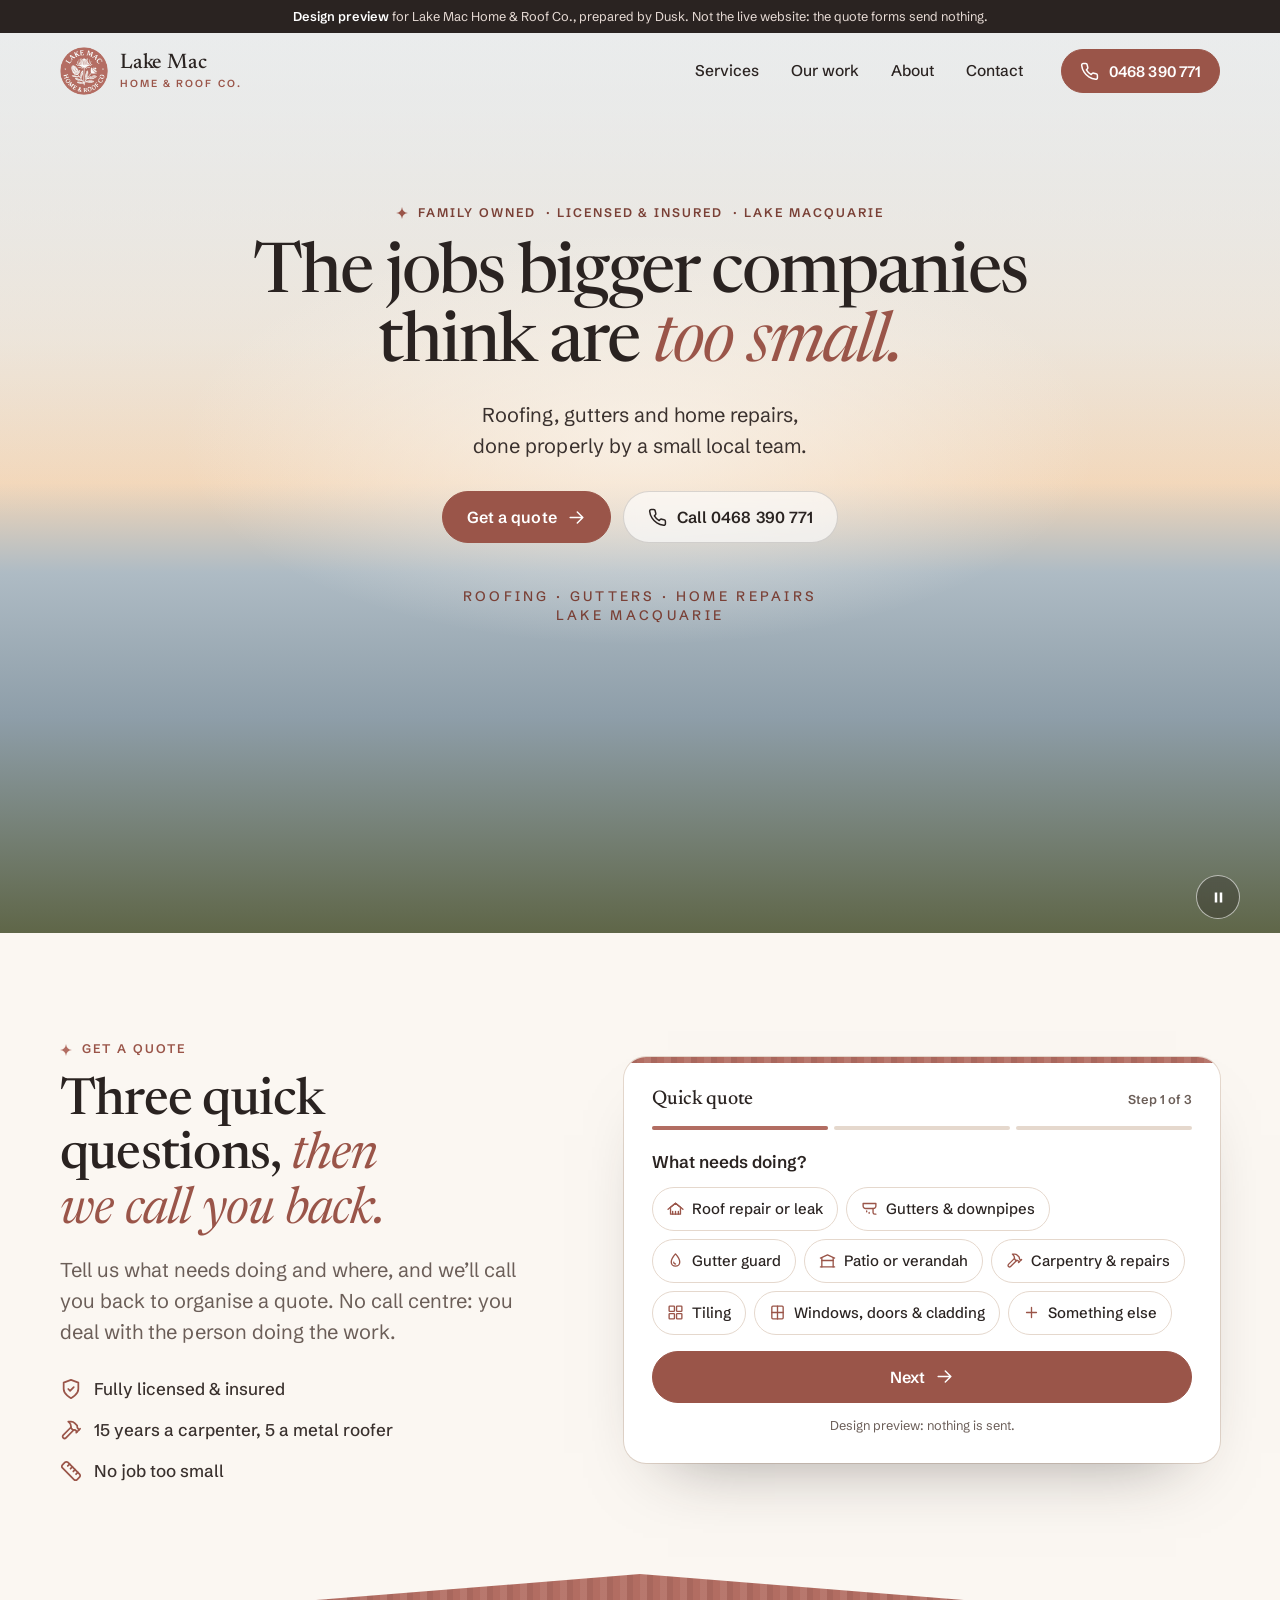
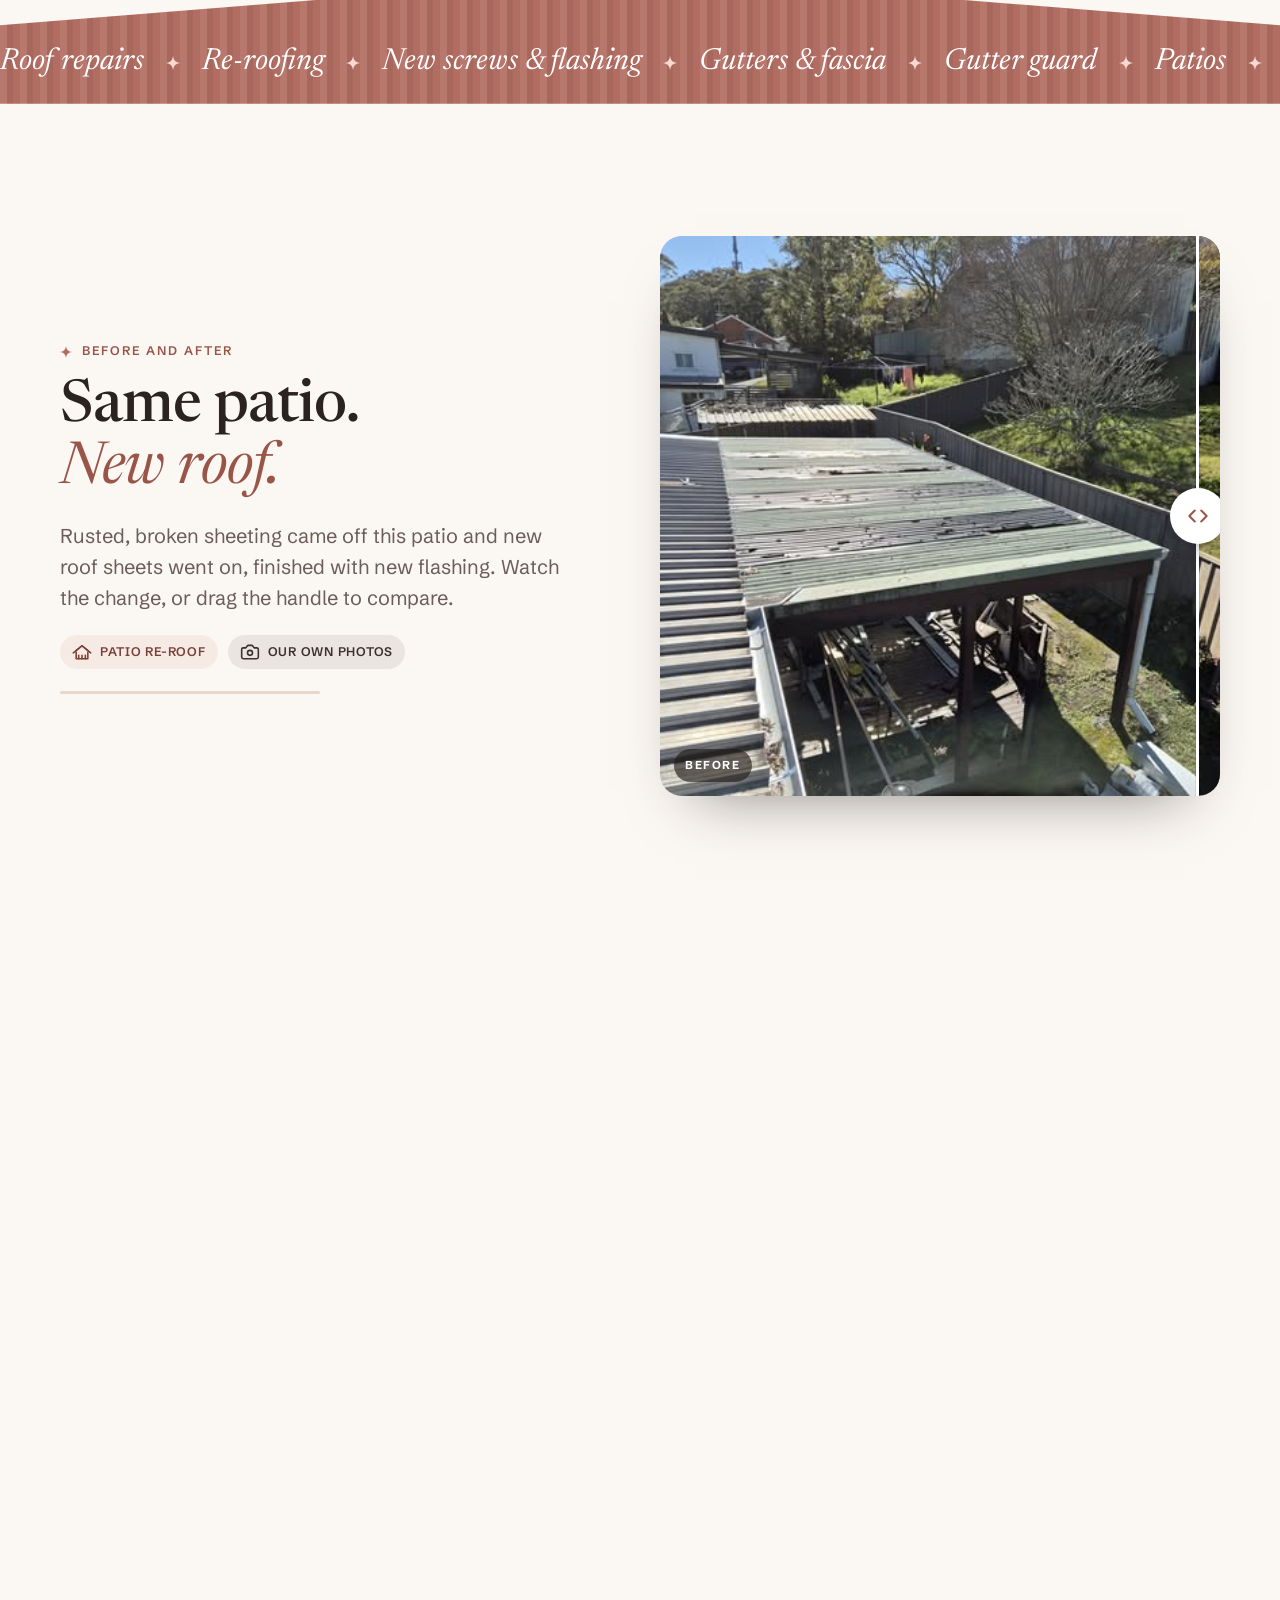
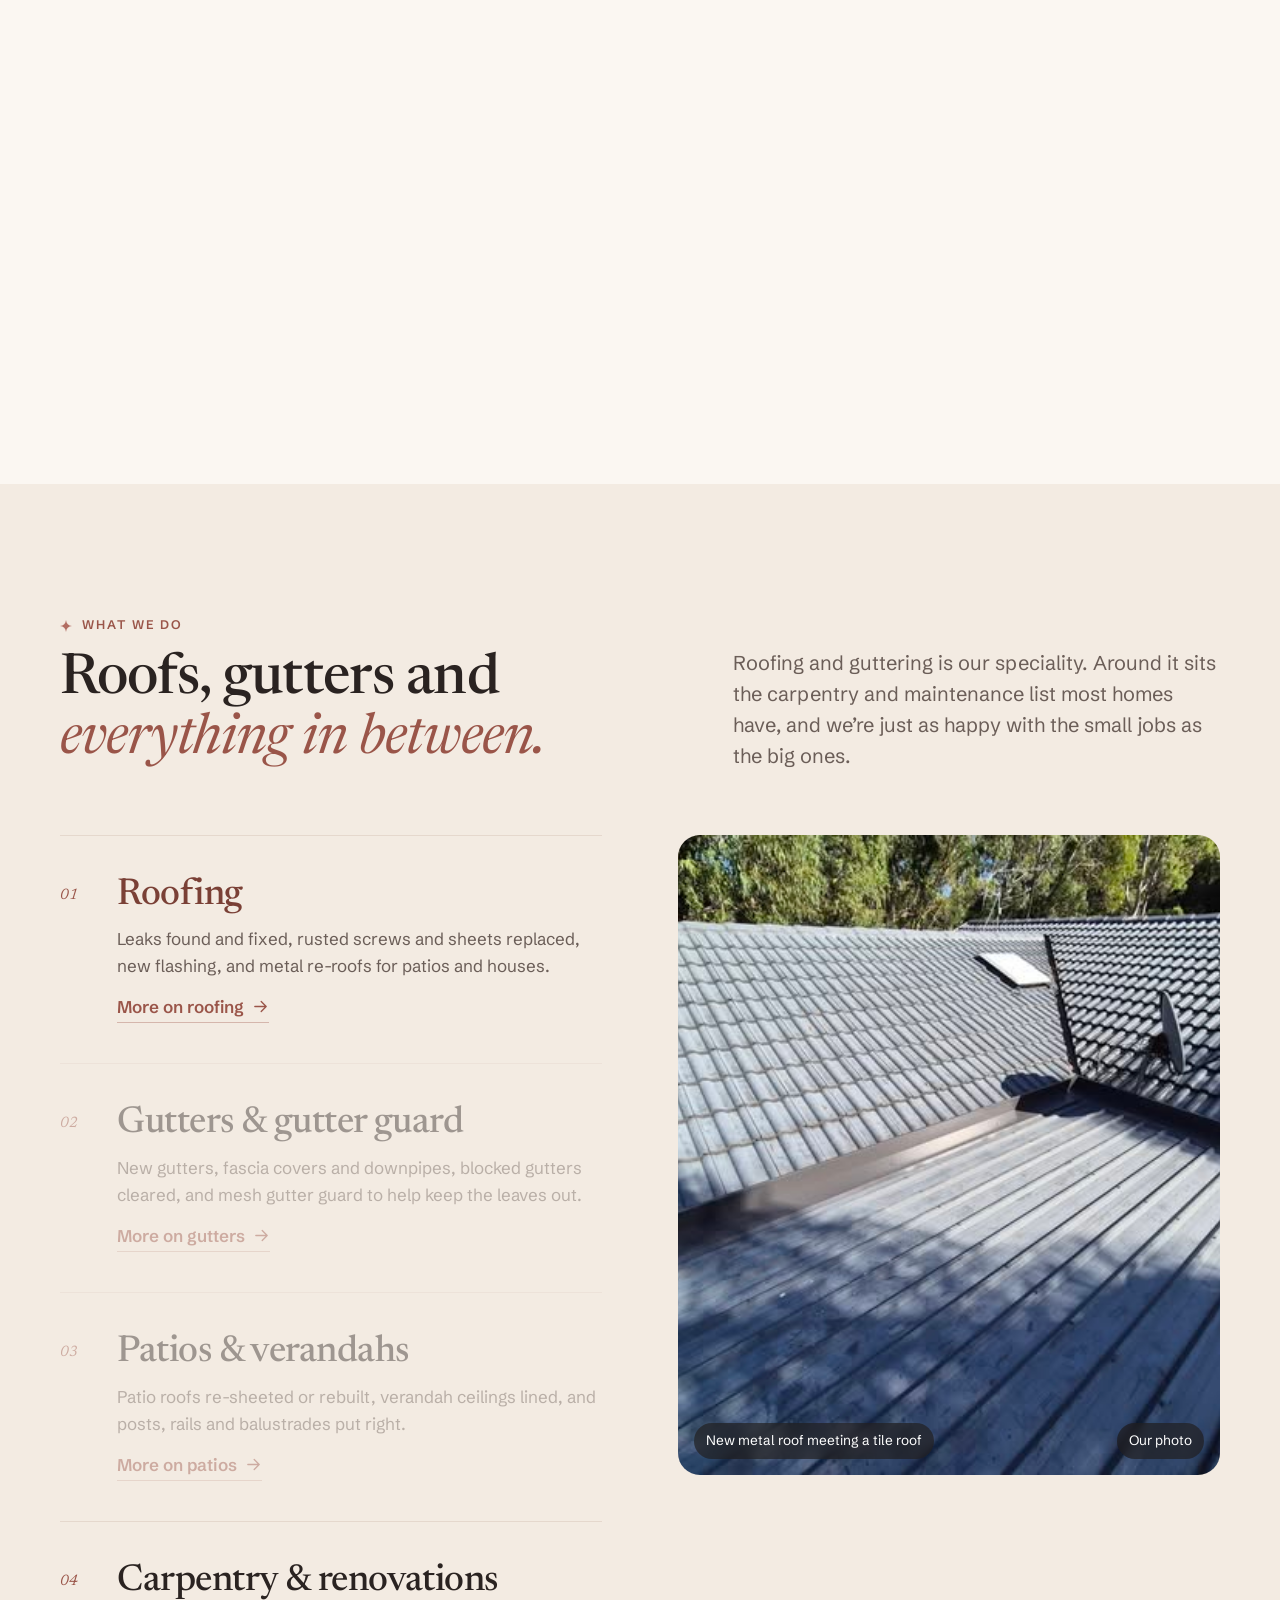
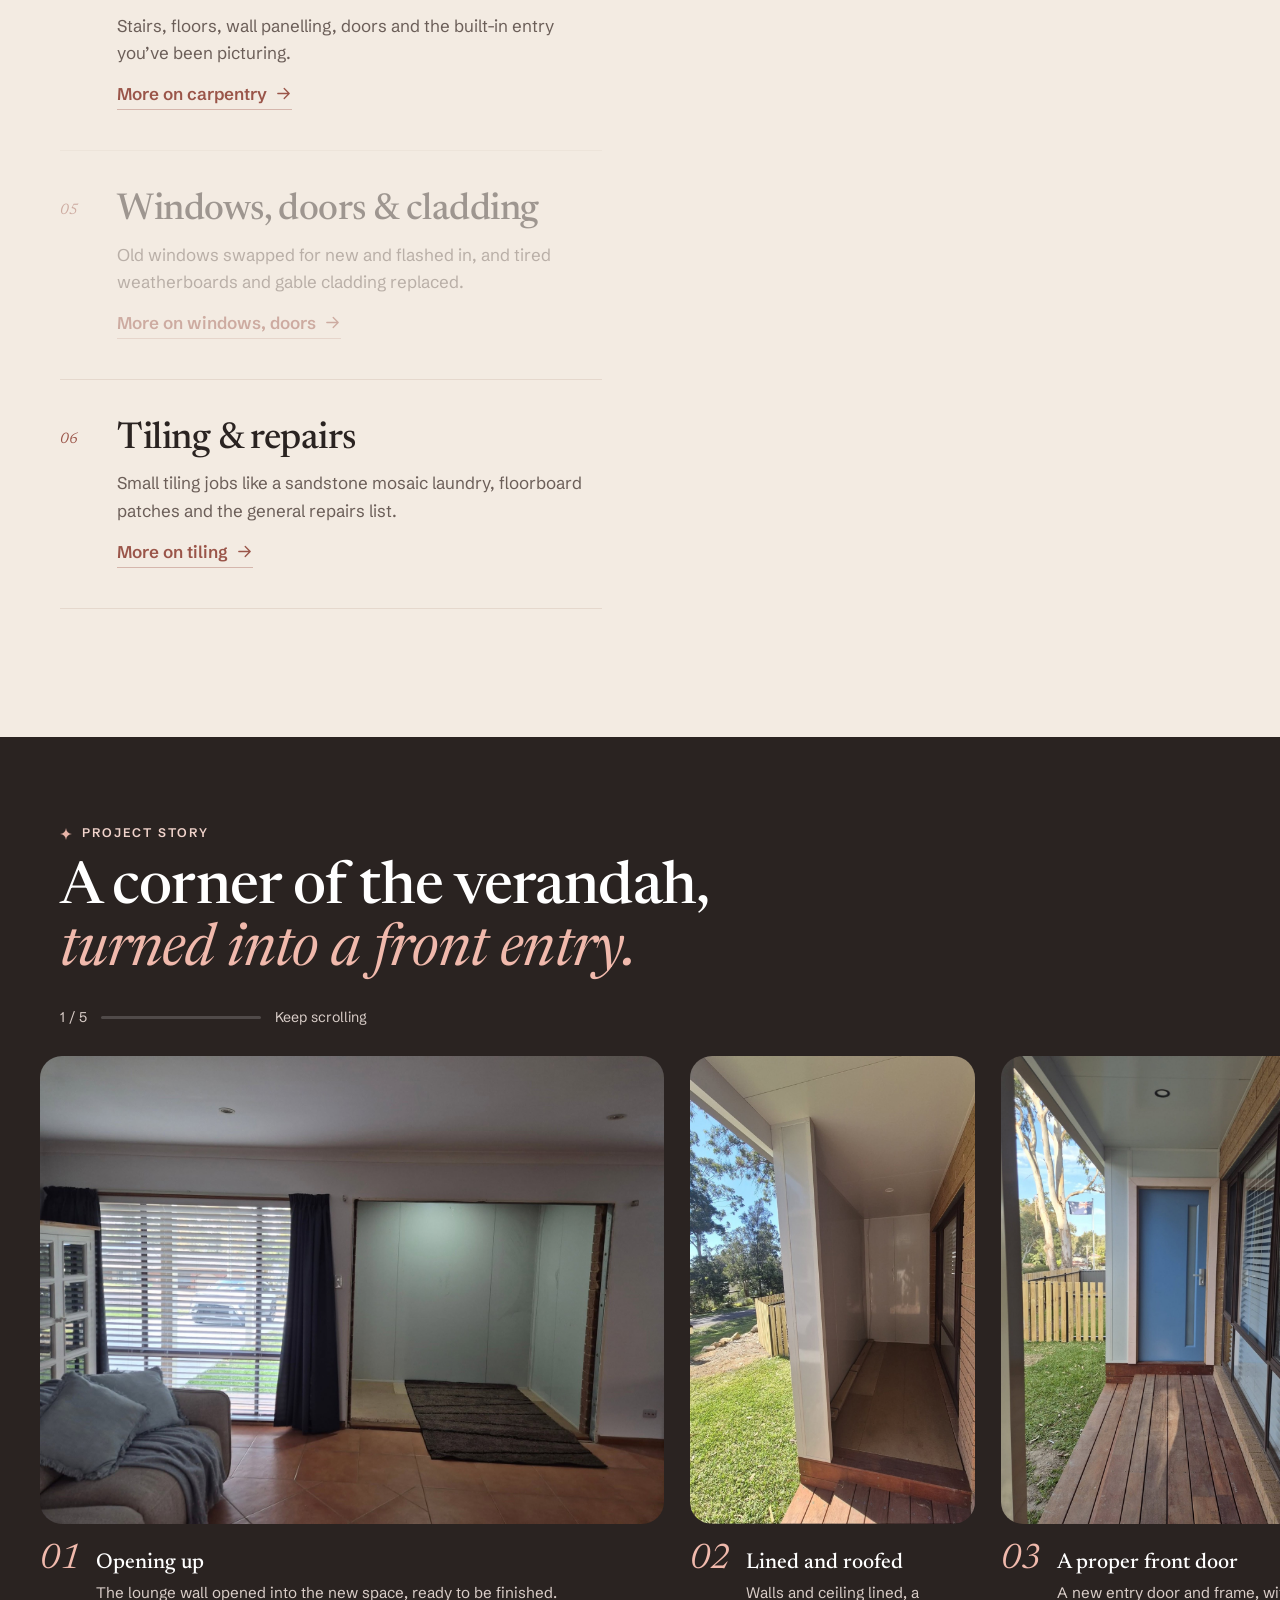
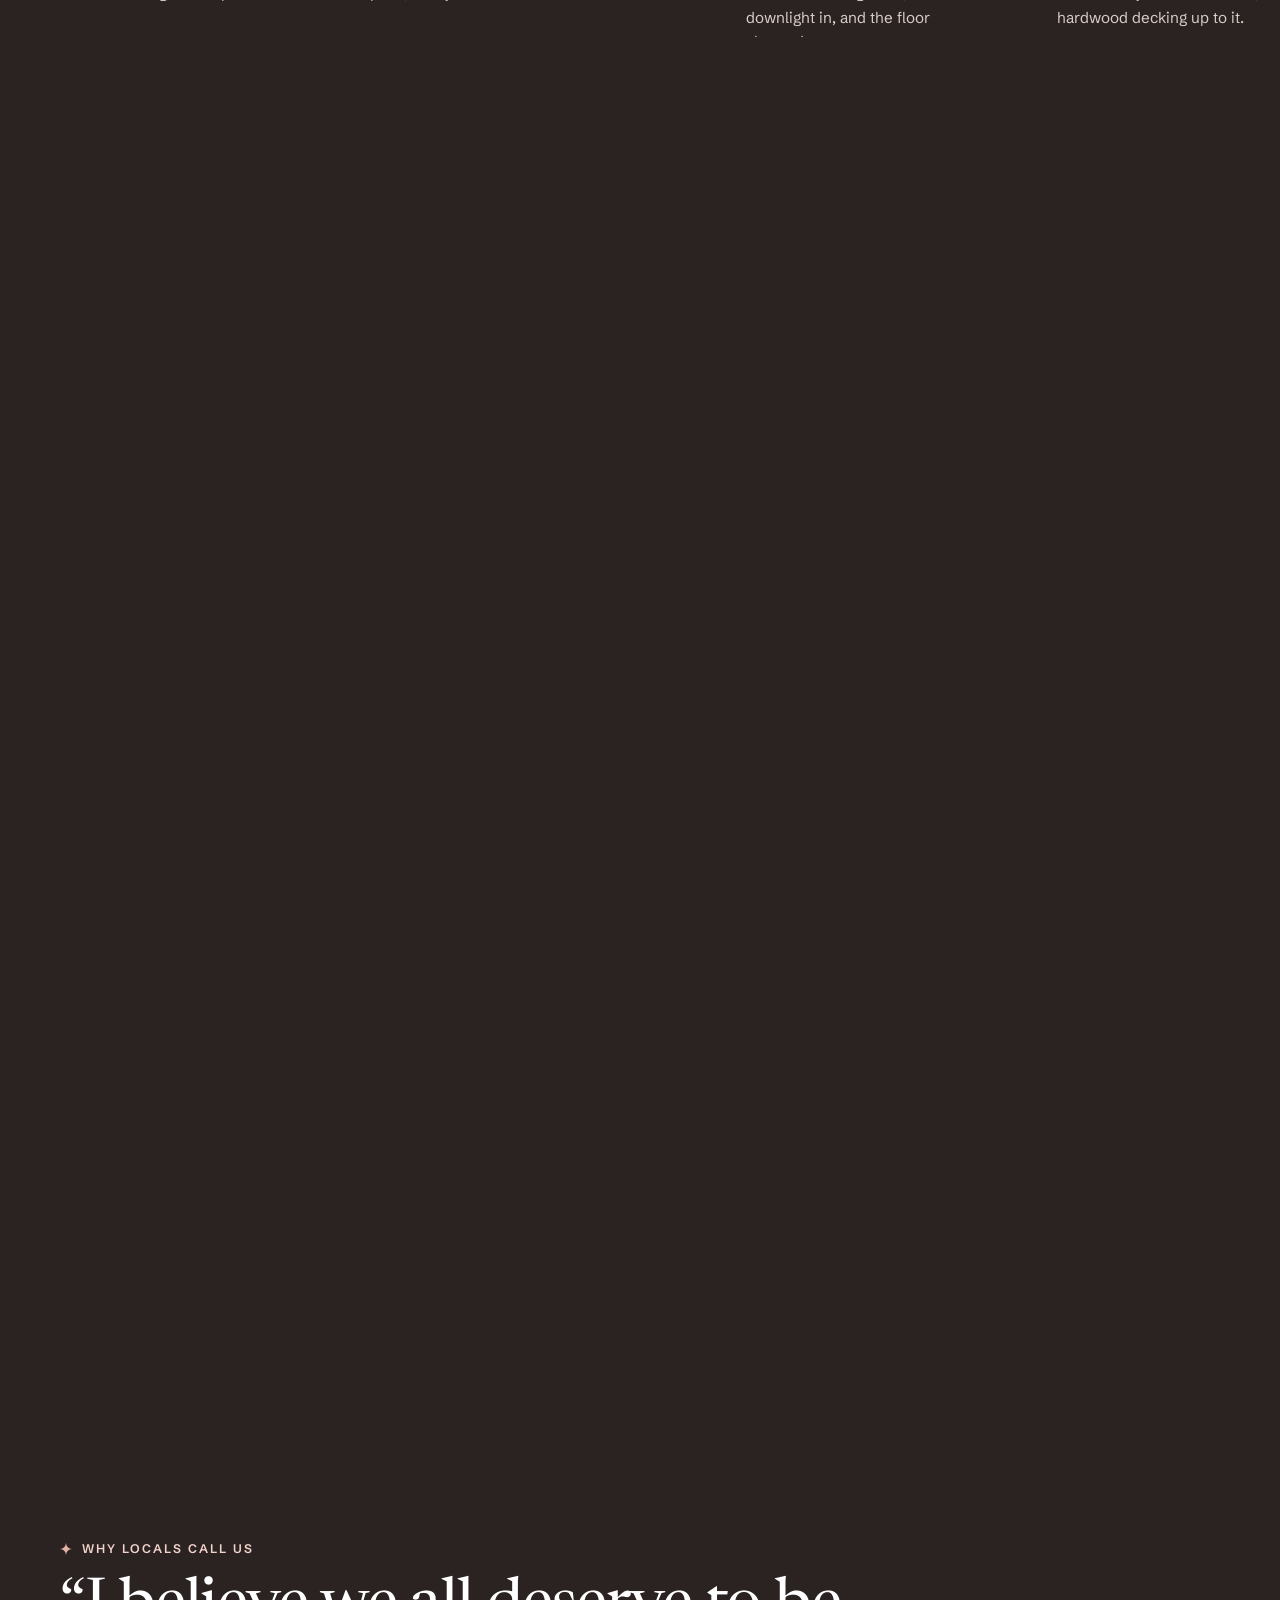
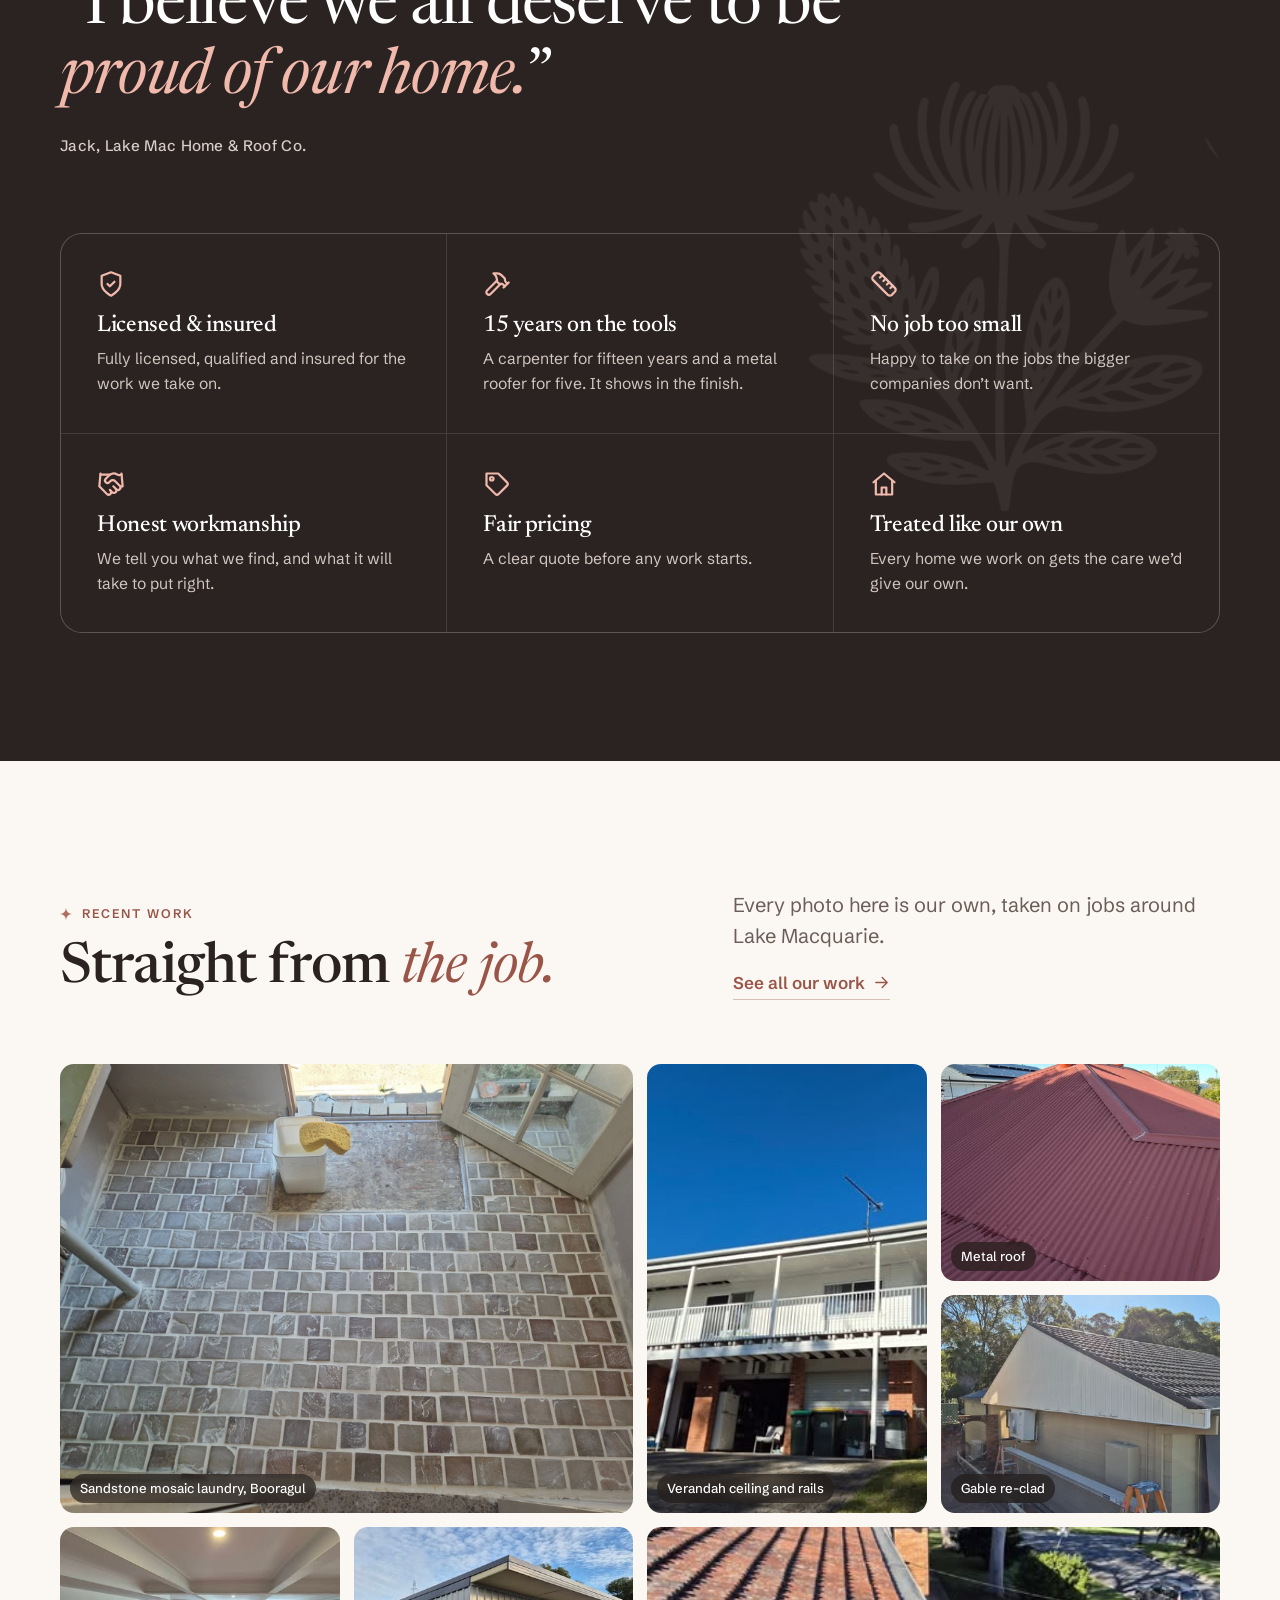
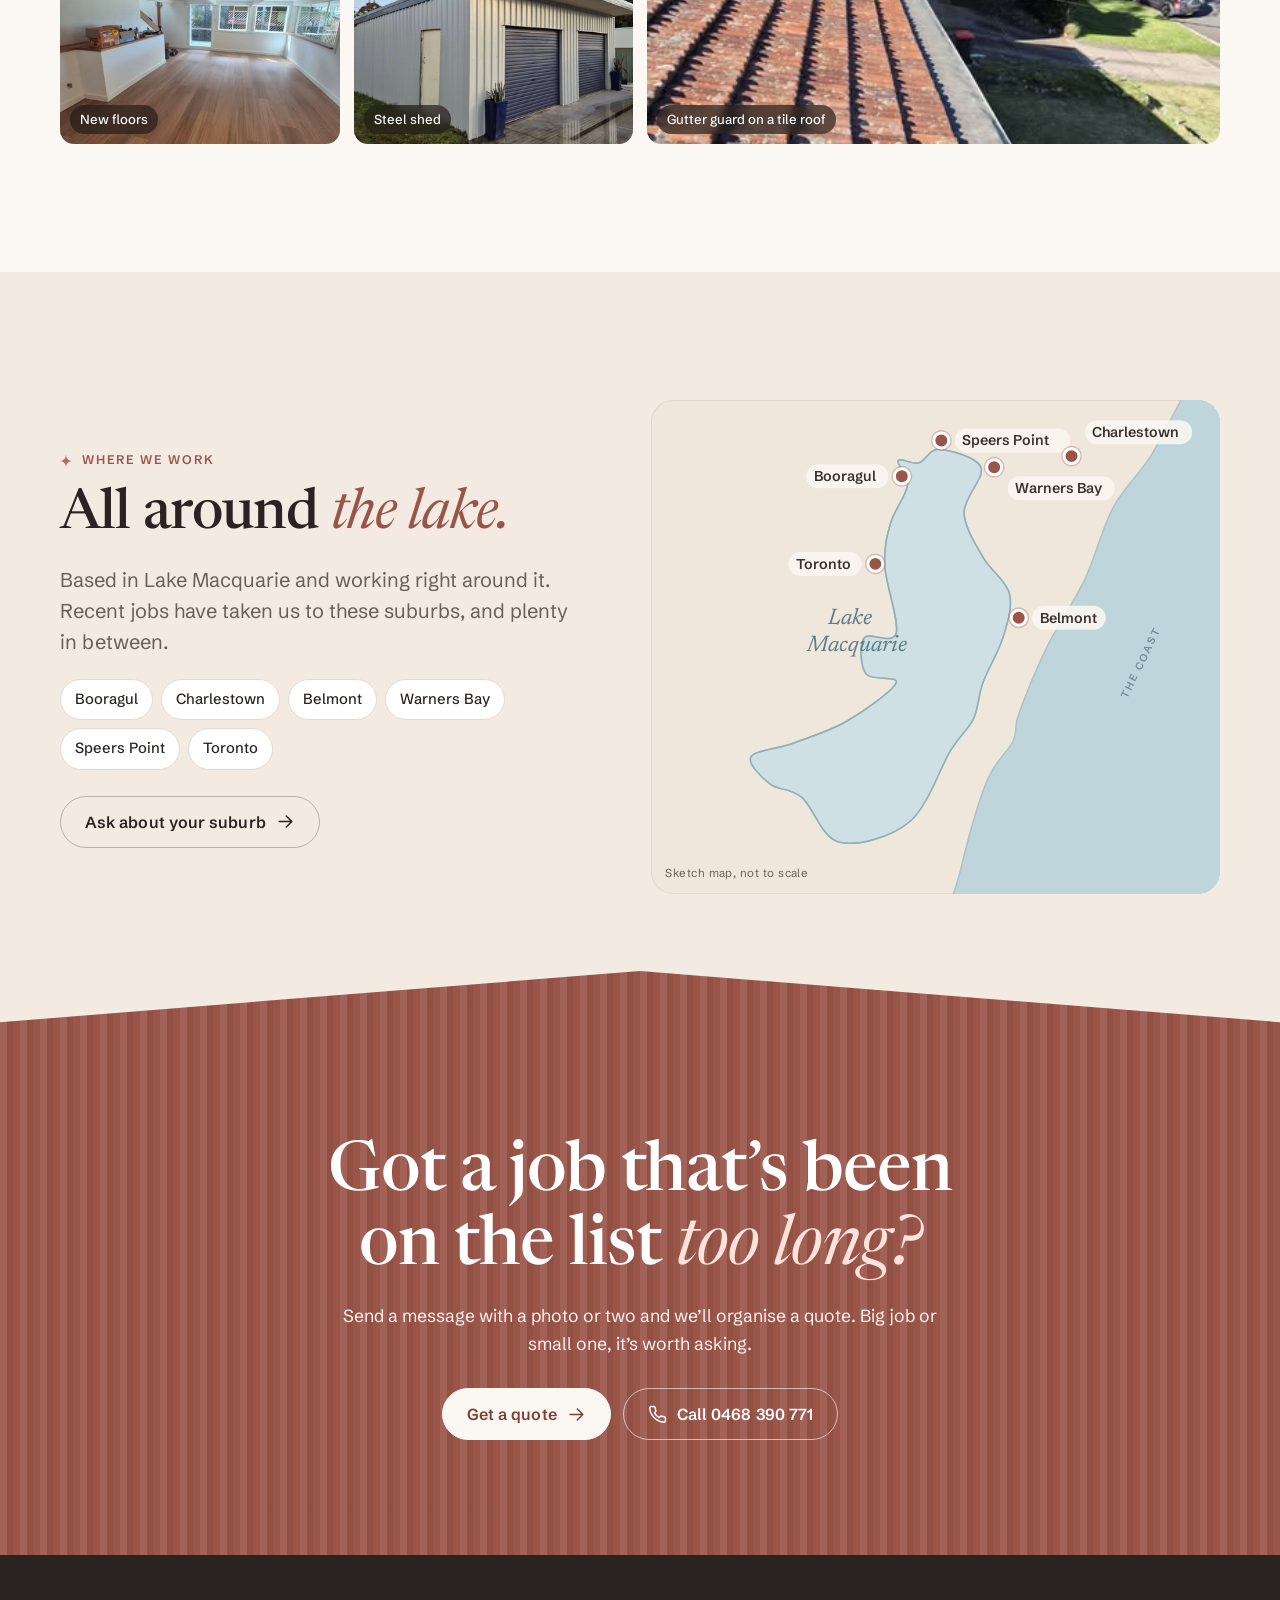
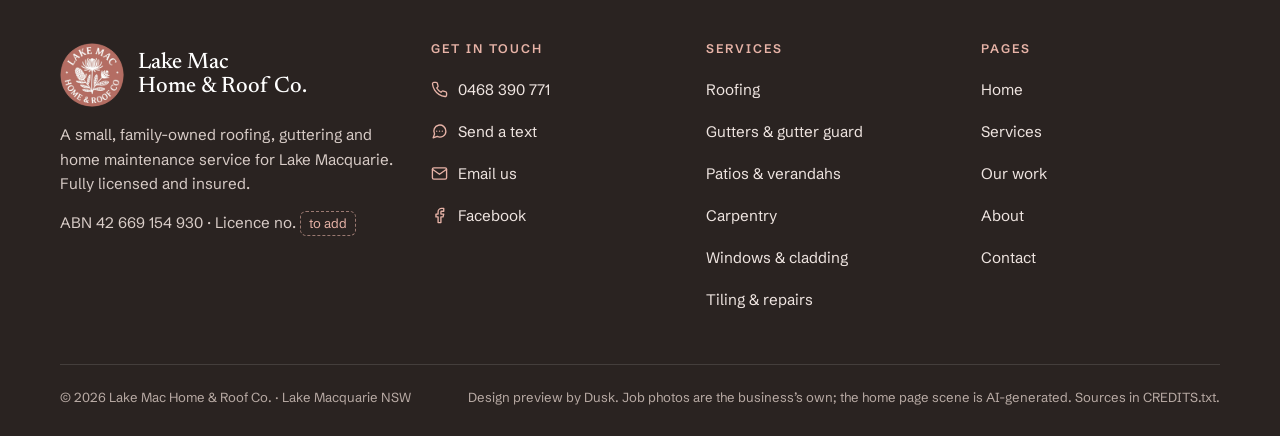
==== commit 391346c2: "New home page hero: calm lake and roof scene, quote card moved below Light hero with a Higgsfield-ge" ====
--- a/index.html
+++ b/index.html
@@ -13,8 +13,9 @@
 <link rel="preconnect" href="https://fonts.googleapis.com">
 <link rel="preconnect" href="https://fonts.gstatic.com" crossorigin>
 <link href="https://fonts.googleapis.com/css2?family=Newsreader:ital,opsz,wght@0,6..72,400..600;1,6..72,400..500&amp;family=Schibsted+Grotesk:wght@400;500;600;700&amp;display=swap" rel="stylesheet">
-<link rel="stylesheet" href="assets/css/site.css?v=1">
-<link rel="preload" as="image" href="assets/video/roof-rain.jpg">
+<link rel="stylesheet" href="assets/css/site.css?v=2">
+<link rel="preload" as="image" media="(max-width: 760px)" imagesrcset="assets/img/hero-tall-750.jpg 754w, assets/img/hero-tall-1080.jpg 1085w" imagesizes="100vw">
+<link rel="preload" as="image" media="(min-width: 761px)" imagesrcset="assets/img/hero-wide-1600.jpg 1600w, assets/img/hero-wide-2400.jpg 2400w" imagesizes="100vw">
 <script>
 (function(){var r=document.documentElement;r.classList.add('js');
 try{if(!matchMedia('(prefers-reduced-motion: reduce)').matches)r.classList.add('motion')}catch(e){}
@@ -24,11 +25,11 @@
 if(r.classList.contains('motion')&&!nav&&!bf&&!/[?&]intro=0/.test(location.search))r.classList.add('intro-on');
 setTimeout(function(){if(!window.__lmh){r.classList.remove('motion');r.classList.remove('intro-on')}},4500);
 // if a newer version has been published than the copy this browser kept, load the new one once
-try{var B='1';fetch('version.txt?'+Date.now(),{cache:'no-store'}).then(function(x){return x.ok?x.text():''}).then(function(t){t=(t||'').trim();
+try{var B='2';fetch('version.txt?'+Date.now(),{cache:'no-store'}).then(function(x){return x.ok?x.text():''}).then(function(t){t=(t||'').trim();
 if(/^\d+$/.test(t)&&t!==B&&!new RegExp('[?&]r='+t+'(&|$)').test(location.search)){location.replace(location.pathname+'?r='+t+location.hash)}}).catch(function(){})}catch(e){}
 })();
 </script>
-<script src="assets/js/site.js?v=1" defer></script>
+<script src="assets/js/site.js?v=2" defer></script>
 </head>
 <body class="page-home">
 <a class="skip" href="#main">Skip to content</a>
@@ -91,20 +92,33 @@
 </div>
 <main id="main">
 
-<section class="hero on-dark" aria-labelledby="hero-h">
-  <div class="bg"><video muted loop playsinline autoplay preload="none" poster="assets/video/roof-rain.jpg" data-lg="assets/video/roof-rain-720.mp4" data-sm="assets/video/roof-rain-480.mp4" aria-hidden="true"></video></div>
-  <span class="stock">Stock footage</span>
-  <button class="vbtn" type="button" aria-label="Pause the background video"><svg class="ico" aria-hidden="true"><use href="#i-pause"/></svg></button>
-  <div class="wrap">
-    <div>
-      <div class="h-in"><p class="eyebrow light"><svg class="spark" aria-hidden="true"><use href="#i-spark"/></svg>Lake Macquarie &middot; Family owned</p></div>
-      <h1 id="hero-h" class="h-in d1">The jobs bigger companies think are <em>too small.</em></h1>
-      <p class="lead h-in d2">That’s exactly what we’re here for. Roof repairs, gutters and the home maintenance list you’ve been putting off, done by a small local team that’s fully licensed and insured.</p>
-      <div class="acts h-in d3"><a class="btn" href="#quick-quote">Get a quote<svg class="ico" aria-hidden="true"><use href="#i-go"/></svg></a><a class="btn ghost" href="tel:0468390771"><svg class="ico" aria-hidden="true"><use href="#i-phone"/></svg>Call 0468 390 771</a></div>
-      <ul class="facts h-in d4"><li><svg class="ico" aria-hidden="true"><use href="#i-shield"/></svg>Fully licensed &amp; insured</li><li><svg class="ico" aria-hidden="true"><use href="#i-hammer"/></svg>15 years a carpenter</li><li><svg class="ico" aria-hidden="true"><use href="#i-roof"/></svg>Roofing &amp; guttering</li><li><svg class="ico" aria-hidden="true"><use href="#i-ruler"/></svg>No job too small</li></ul>
-    </div>
-    <form class="qq h-in d3" id="quick-quote" data-steps novalidate aria-labelledby="qq-h">
-      <div class="head"><h2 id="qq-h">Quick quote</h2><span class="count">Step 1 of 3</span></div>
+<section class="hero" aria-labelledby="hero-h">
+  <div class="bg" aria-hidden="true">
+    <picture>
+      <source media="(max-width: 760px)" srcset="assets/img/hero-tall-750.jpg 754w, assets/img/hero-tall-1080.jpg 1085w" sizes="100vw">
+      <img src="assets/img/hero-wide-1600.jpg" srcset="assets/img/hero-wide-1600.jpg 1600w, assets/img/hero-wide-2400.jpg 2400w" sizes="100vw" alt="" width="1600" height="904" fetchpriority="high" decoding="async">
+    </picture>
+    <video muted loop playsinline preload="none" data-src="assets/video/hero-lake.mp4"></video>
+  </div>
+  <div class="wrap">
+    <div class="h-in"><p class="eyebrow"><svg class="spark" aria-hidden="true"><use href="#i-spark"/></svg>Family owned<span class="hide-sm"> &middot; Licensed &amp; insured</span> &middot; Lake Macquarie</p></div>
+    <h1 id="hero-h" class="h-in d1">The jobs bigger companies think are <em>too small.</em></h1>
+    <p class="lead h-in d2">Roofing, gutters and home repairs, done properly by a small local team.</p>
+    <div class="acts h-in d3"><a class="btn" href="#quote">Get a quote<svg class="ico" aria-hidden="true"><use href="#i-go"/></svg></a><a class="btn ghost" href="tel:0468390771"><svg class="ico" aria-hidden="true"><use href="#i-phone"/></svg><span>Call<span class="hide-sm"> 0468 390 771</span></span></a></div>
+  </div>
+  <button class="vbtn" type="button" aria-label="Pause the background video" hidden><svg class="ico" aria-hidden="true"><use href="#i-pause"/></svg></button>
+</section>
+
+<section class="qsec" id="quote" aria-labelledby="qsec-h">
+  <div class="wrap">
+    <div class="qsec-copy">
+      <p class="eyebrow"><svg class="spark" aria-hidden="true"><use href="#i-spark"/></svg>Get a quote</p>
+      <h2 id="qsec-h" class="rv">Three quick questions, <em>then we call you back.</em></h2>
+      <p class="lead rv d1">Tell us what needs doing and where, and we’ll call you back to organise a quote. No call centre: you deal with the person doing the work.</p>
+      <ul class="qfacts rv d2"><li><svg class="ico" aria-hidden="true"><use href="#i-shield"/></svg>Fully licensed &amp; insured</li><li><svg class="ico" aria-hidden="true"><use href="#i-hammer"/></svg>15 years a carpenter, 5 a metal roofer</li><li><svg class="ico" aria-hidden="true"><use href="#i-ruler"/></svg>No job too small</li></ul>
+    </div>
+    <form class="qq rv d1" id="quick-quote" data-steps novalidate aria-labelledby="qq-form-h">
+      <div class="head"><h3 id="qq-form-h">Quick quote</h3><span class="count">Step 1 of 3</span></div>
       <div class="prog" aria-hidden="true"><i></i><i></i><i></i></div>
       <div class="step">
         <p class="q">What needs doing?</p>
@@ -284,7 +298,7 @@
       </ul></div>
       <div><h4>Pages</h4><ul><li><a href="index.html">Home</a></li><li><a href="services.html">Services</a></li><li><a href="work.html">Our work</a></li><li><a href="about.html">About</a></li><li><a href="contact.html">Contact</a></li></ul></div>
     </div>
-    <div class="ftr-base"><span>&copy; <span data-year>2026</span> Lake Mac Home &amp; Roof Co. &middot; Lake Macquarie NSW</span><span>Design preview by Dusk. Job photos are the business’s own; the background video is free stock and is labelled. Sources in CREDITS.txt.</span></div>
+    <div class="ftr-base"><span>&copy; <span data-year>2026</span> Lake Mac Home &amp; Roof Co. &middot; Lake Macquarie NSW</span><span>Design preview by Dusk. Job photos are the business’s own; the home page scene is AI-generated. Sources in CREDITS.txt.</span></div>
   </div>
 </footer>
 <div class="bar" aria-label="Quick contact"><a class="btn ghost" href="tel:0468390771"><svg class="ico" aria-hidden="true"><use href="#i-phone"/></svg>Call</a><a class="btn" href="contact.html">Get a quote<svg class="ico" aria-hidden="true"><use href="#i-go"/></svg></a></div>
--- a/assets/css/site.css
+++ b/assets/css/site.css
@@ -90,13 +90,9 @@
 .hdr .call{display:inline-flex}
 .burger{display:none;width:48px;height:48px;border-radius:50%;border:1.5px solid rgba(42,35,33,.2);background:transparent;align-items:center;justify-content:center}
 .burger .ico{width:22px;height:22px}
-/* over the home hero the header starts clear */
-.page-home .hdr:not(.solid){background:transparent;box-shadow:none;-webkit-backdrop-filter:none;backdrop-filter:none;color:#fff}
-.page-home .hdr:not(.solid) .brand .wm span{color:#F1CFC6}
-.page-home .hdr:not(.solid) .nav a:hover{background:rgba(255,255,255,.14)}
-.page-home .hdr:not(.solid) .nav a[aria-current="page"]::after{background:#F1CFC6}
-.page-home .hdr:not(.solid) .burger{border-color:rgba(255,255,255,.5)}
-.page-home .hdr:not(.solid) .call{--bg:var(--cream);--fg:var(--terra-dd);border-color:var(--cream)}
+/* over the home hero the header starts clear (dark text on the pale sky) */
+.page-home .hdr:not(.solid){background:transparent;box-shadow:none;-webkit-backdrop-filter:none;backdrop-filter:none}
+.page-home .hdr:not(.solid) .burger{background:rgba(255,255,255,.45);border-color:rgba(42,35,33,.18)}
 .page-home main{margin-top:calc(var(--hdr) * -1)}
 @media (max-width:1020px){
   .nav,.hdr .call{display:none}
@@ -161,32 +157,74 @@
 .intro-on.intro-done .brand img{opacity:1}
 
 /* ---------- home hero ---------- */
-.hero{position:relative;min-height:max(640px,100svh);color:#fff;display:flex;align-items:flex-end;background:var(--ink);isolation:isolate;overflow:clip}
+.hero{position:relative;min-height:max(620px,100svh);display:flex;justify-content:center;text-align:center;color:var(--ink);background:linear-gradient(180deg,#CFDCE8 0%,#E7DED2 34%,#F2D6B8 50%,#AEBBC4 60%,#8E9EA9 76%,#5F6648 100%);isolation:isolate;overflow:clip}
 .hero .bg{position:absolute;inset:0;z-index:-2}
-.hero .bg video,.hero .bg img{width:100%;height:100%;object-fit:cover;transform:scale(1.06);transition:transform 3.2s var(--ease)}
-.ready .hero .bg video,.ready .hero .bg img{transform:scale(1)}
-.hero::before{content:"";position:absolute;inset:0;z-index:-1;background:linear-gradient(100deg,rgba(32,26,24,.9) 0%,rgba(32,26,24,.72) 38%,rgba(32,26,24,.32) 70%,rgba(32,26,24,.2) 100%),linear-gradient(0deg,rgba(32,26,24,.75) 0%,rgba(32,26,24,0) 42%)}
-.hero .wrap{display:grid;grid-template-columns:minmax(0,1.25fr) minmax(0,.9fr);gap:clamp(24px,5vw,72px);align-items:end;padding-top:calc(var(--hdr) + 72px);padding-bottom:calc(var(--pitch) + clamp(40px,7vh,84px))}
-.hero h1{font-size:clamp(2.7rem,6.2vw,5.6rem);font-weight:450;line-height:.98;letter-spacing:-.025em;margin-bottom:22px}
-.hero h1 em{color:#F0B9AC;font-weight:400}
-.hero .lead{color:#EFE6E2;margin-bottom:30px;max-width:34em}
-.hero .acts{display:flex;flex-wrap:wrap;gap:12px;margin-bottom:34px}
-.hero .facts{display:flex;flex-wrap:wrap;gap:10px 22px;margin:0;padding:0;list-style:none;font-size:.92rem;color:#E9DCD7}
-.hero .facts li{display:flex;align-items:center;gap:8px}
-.hero .facts .ico{width:18px;height:18px;color:#F0B9AC}
-.hero .stock{position:absolute;right:var(--gut);top:calc(var(--hdr) + 16px);font-size:.7rem;letter-spacing:.08em;text-transform:uppercase;color:rgba(255,255,255,.72);background:rgba(0,0,0,.28);padding:5px 10px;border-radius:999px;display:flex;align-items:center;gap:8px}
-.hero .vbtn{position:absolute;right:var(--gut);bottom:calc(var(--pitch) + 18px);width:44px;height:44px;border-radius:50%;border:1.5px solid rgba(255,255,255,.5);background:rgba(0,0,0,.25);color:#fff;display:inline-flex;align-items:center;justify-content:center}
-.hero .vbtn .ico{width:16px;height:16px;fill:currentColor;stroke:none}
-/* hero text lines rise after the intro */
-.motion .hero .h-in{opacity:0;transform:translateY(30px);transition:opacity 1s var(--ease),transform 1.1s var(--ease)}
+.hero .bg picture,.hero .bg img,.hero .bg video{position:absolute;inset:0;width:100%;height:100%;object-fit:cover}
+.hero .bg video{opacity:0;transition:opacity 1.4s ease}
+.hero .bg video.on{opacity:1}
+.motion .hero .bg{transform:scale(1.05);transition:transform 2.8s var(--ease)}
+.motion.ready .hero .bg{transform:none}
+/* a soft veil under the header and the words, so the text reads on any screen */
+.hero::before{content:"";position:absolute;inset:0;z-index:-1;pointer-events:none;background:radial-gradient(ellipse 50% 32% at 50% 45%,rgba(251,246,239,.72) 0%,rgba(251,246,239,0) 72%),linear-gradient(180deg,rgba(251,246,239,.62) 0%,rgba(251,246,239,.34) 30%,rgba(251,246,239,0) 54%)}
+.hero .wrap{display:flex;flex-direction:column;align-items:center;max-width:1040px;padding-top:calc(var(--hdr) + clamp(48px,10vh,112px));padding-bottom:96px}
+.hero .eyebrow{color:var(--terra-dd);margin-bottom:20px}
+.hero .eyebrow .spark{color:var(--terra-d)}
+.hero h1{font-size:clamp(2.6rem,5.4vw,5.2rem);font-weight:450;line-height:1;letter-spacing:-.03em;max-width:12.5em;margin-bottom:20px}
+.hero h1 em{color:var(--terra-d);font-weight:400}
+.hero .lead{color:var(--ink-2);margin:0 auto 30px;max-width:30em;text-wrap:balance}
+.hero .acts{display:flex;flex-wrap:wrap;justify-content:center;gap:12px}
+.hero .btn.ghost{--bg:rgba(255,255,255,.62);--fg:var(--ink);border-color:rgba(42,35,33,.16);-webkit-backdrop-filter:blur(10px);backdrop-filter:blur(10px)}
+.hero .btn.ghost:hover{--bg:rgba(255,255,255,.85);border-color:rgba(42,35,33,.3)}
+.hero .vbtn{position:absolute;right:var(--gut);bottom:14px;width:44px;height:44px;border-radius:50%;border:1.5px solid rgba(255,255,255,.6);background:rgba(32,26,24,.3);color:#fff;display:inline-flex;align-items:center;justify-content:center;-webkit-backdrop-filter:blur(6px);backdrop-filter:blur(6px)}
+.hero .vbtn .ico{width:15px;height:15px;fill:currentColor;stroke:none}
+/* hero words rise after the intro */
+.motion .hero .h-in{opacity:0;transform:translateY(26px);transition:opacity 1s var(--ease),transform 1.1s var(--ease)}
 .motion.go .hero .h-in{opacity:1;transform:none}
-.motion.go .hero .h-in.d1{transition-delay:.1s}.motion.go .hero .h-in.d2{transition-delay:.22s}.motion.go .hero .h-in.d3{transition-delay:.34s}.motion.go .hero .h-in.d4{transition-delay:.46s}
-@media (max-width:900px){
-  .hero{min-height:auto;align-items:stretch}
-  .hero .wrap{grid-template-columns:minmax(0,1fr);padding-top:calc(var(--hdr) + 56px);gap:28px}
-  .hero::before{background:linear-gradient(180deg,rgba(32,26,24,.62) 0%,rgba(32,26,24,.78) 45%,rgba(32,26,24,.94) 100%)}
-  .hero .stock{top:calc(var(--hdr) + 10px)}
-  .hero .vbtn{display:none}
+.motion.go .hero .h-in.d1{transition-delay:.1s}.motion.go .hero .h-in.d2{transition-delay:.22s}.motion.go .hero .h-in.d3{transition-delay:.34s}
+@media (max-height:760px) and (min-width:761px){.hero .wrap{padding-top:calc(var(--hdr) + 40px)}.hero h1{font-size:clamp(2.6rem,4.8vw,4.4rem)}.hero::before{background:radial-gradient(ellipse 46% 30% at 50% 50%,rgba(251,246,239,.5) 0%,rgba(251,246,239,0) 70%),linear-gradient(180deg,rgba(251,246,239,.7) 0%,rgba(251,246,239,.58) 45%,rgba(251,246,239,0) 80%)}}
+/* phones turned sideways and other very short screens: keep the buttons in view */
+@media (max-height:520px) and (min-width:761px){
+  .hero .wrap{padding-top:calc(var(--hdr) + 14px);padding-bottom:64px}
+  .hero .eyebrow{margin-bottom:12px}
+  .hero h1{font-size:clamp(2.1rem,4.6vw,2.7rem);margin-bottom:12px}
+  .hero .lead{font-size:1rem;margin-bottom:18px}
+  .hero .btn{min-height:46px}
+}
+@media (max-width:760px){
+  .hide-sm{display:none}
+  .hero{min-height:calc(100svh - 34px)}
+  .hero .wrap{padding-top:calc(var(--hdr) + 36px);padding-bottom:72px}
+  .hero .eyebrow{font-size:.72rem;letter-spacing:.14em;margin-bottom:16px}
+  .hero h1{font-size:clamp(2.35rem,10.6vw,3.1rem);margin-bottom:16px}
+  .hero .lead{font-size:1.02rem;margin-bottom:24px;max-width:21em}
+  .hero .acts{width:100%;max-width:360px;flex-wrap:nowrap}
+  .hero .acts .btn{flex:1 1 0;min-width:0;padding:0 14px}
+    /* phones get the still picture, drifting very slowly */
+  .motion .hero .bg img{animation:drift 26s ease-in-out infinite alternate}
+}
+@keyframes drift{from{transform:scale(1)}to{transform:scale(1.07) translateY(-1.5%)}}
+
+/* quick quote, straight under the hero */
+.qsec{padding:clamp(64px,8vw,112px) 0 calc(var(--pitch) + clamp(56px,7vw,96px))}
+.qsec .wrap{display:grid;grid-template-columns:minmax(0,.9fr) minmax(0,1.1fr);gap:clamp(32px,6vw,96px);align-items:center}
+.qsec h2{font-size:clamp(2rem,4vw,3.3rem);margin-bottom:16px}
+.qfacts{list-style:none;margin:28px 0 0;padding:0;display:grid;gap:14px}
+.qfacts li{display:flex;gap:12px;align-items:center;font-weight:500;color:var(--ink-2)}
+.qfacts .ico{width:22px;height:22px;color:var(--terra-d)}
+.qsec .qq{background:#fff;box-shadow:0 34px 70px -44px rgba(42,35,33,.5),0 0 0 1px var(--line)}
+@media (max-width:860px){
+  .qsec{padding-top:56px}
+  .qsec .wrap{grid-template-columns:minmax(0,1fr);gap:24px}
+  .qsec h2{font-size:clamp(1.9rem,8vw,2.4rem)}
+  .qsec .lead{font-size:1rem}
+  .qfacts{display:none}
+}
+/* phones: the job choices sit in a neat two-column grid instead of a ragged list */
+@media (max-width:560px){
+  .qsec .qq{padding:20px 16px}
+  .qsec .chips[data-pick]{display:grid;grid-template-columns:repeat(2,minmax(0,1fr));gap:8px}
+  .qsec .chips[data-pick] .chip span{width:100%;min-height:52px;padding:8px 12px;border-radius:14px;font-size:.88rem;line-height:1.2;gap:8px}
+  .qsec .chips[data-pick] .chip span .ico{width:16px;height:16px}
 }
 
 /* quick quote card */
